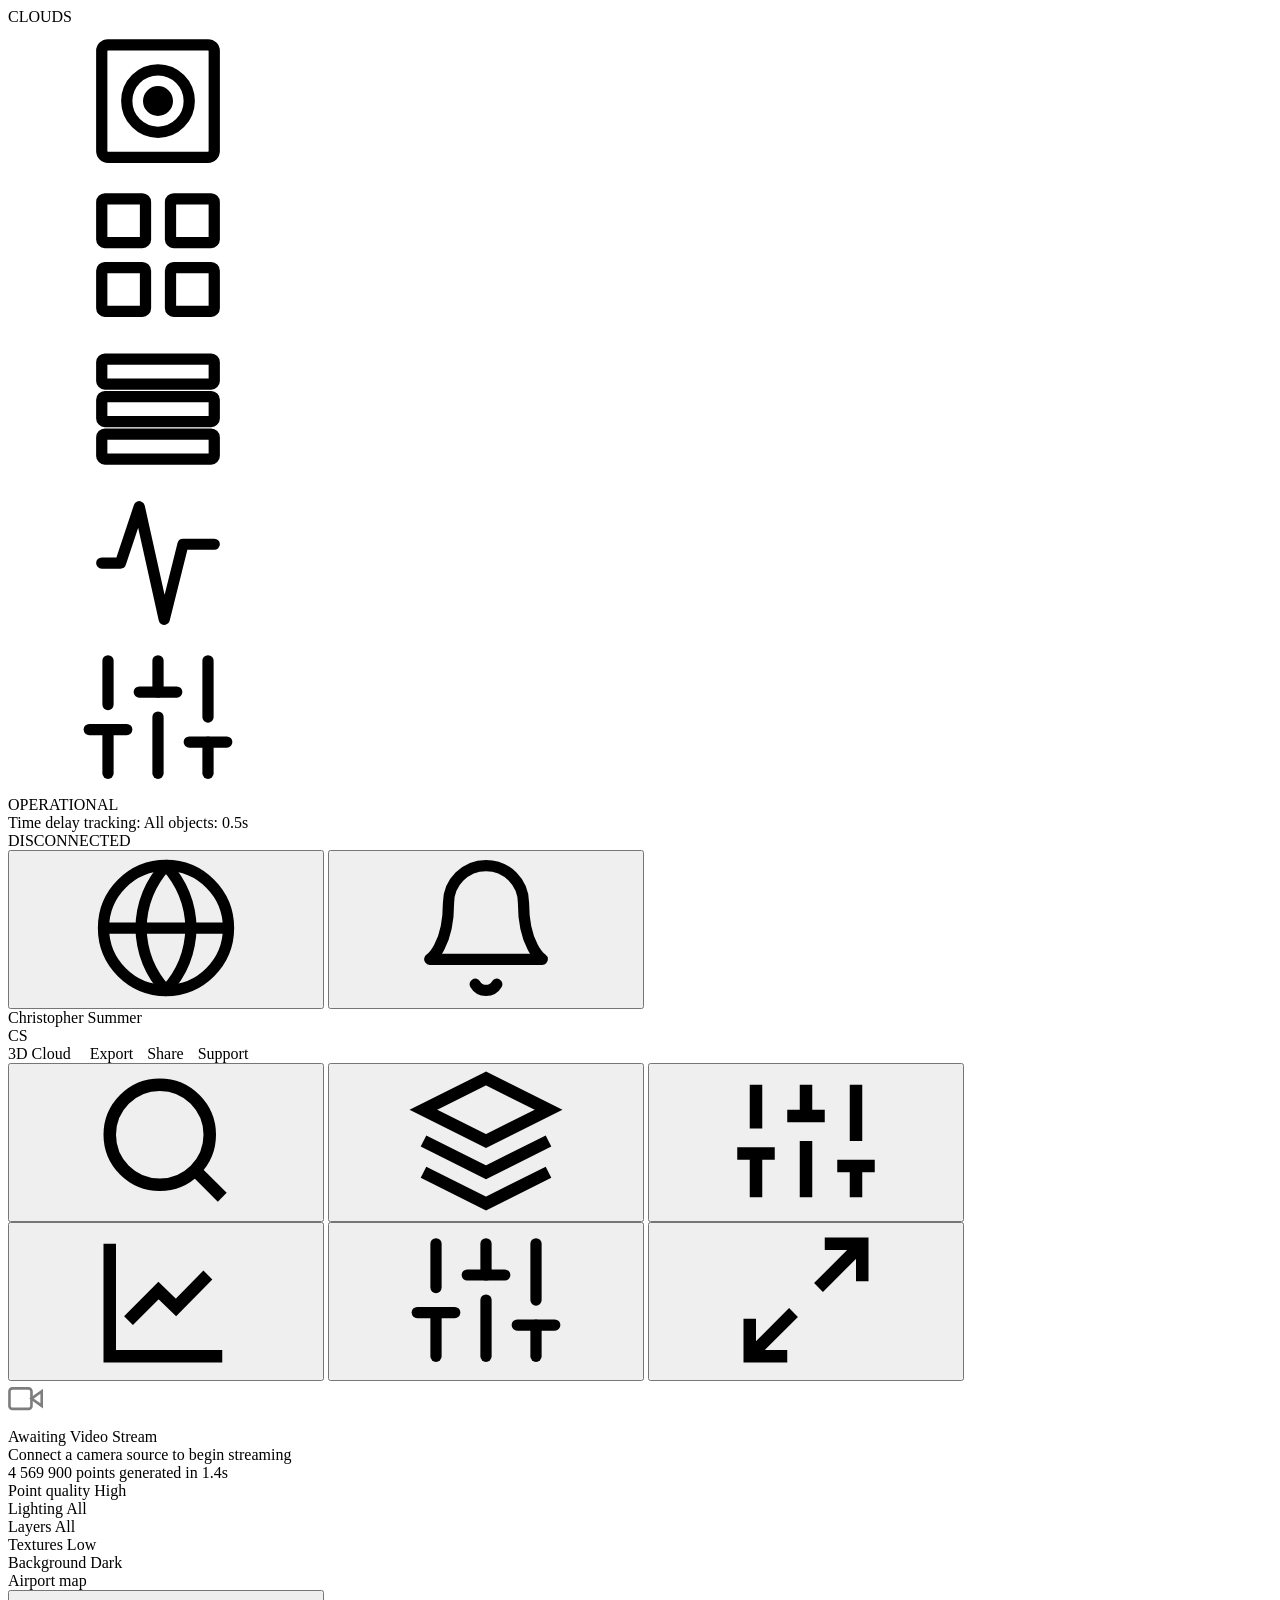
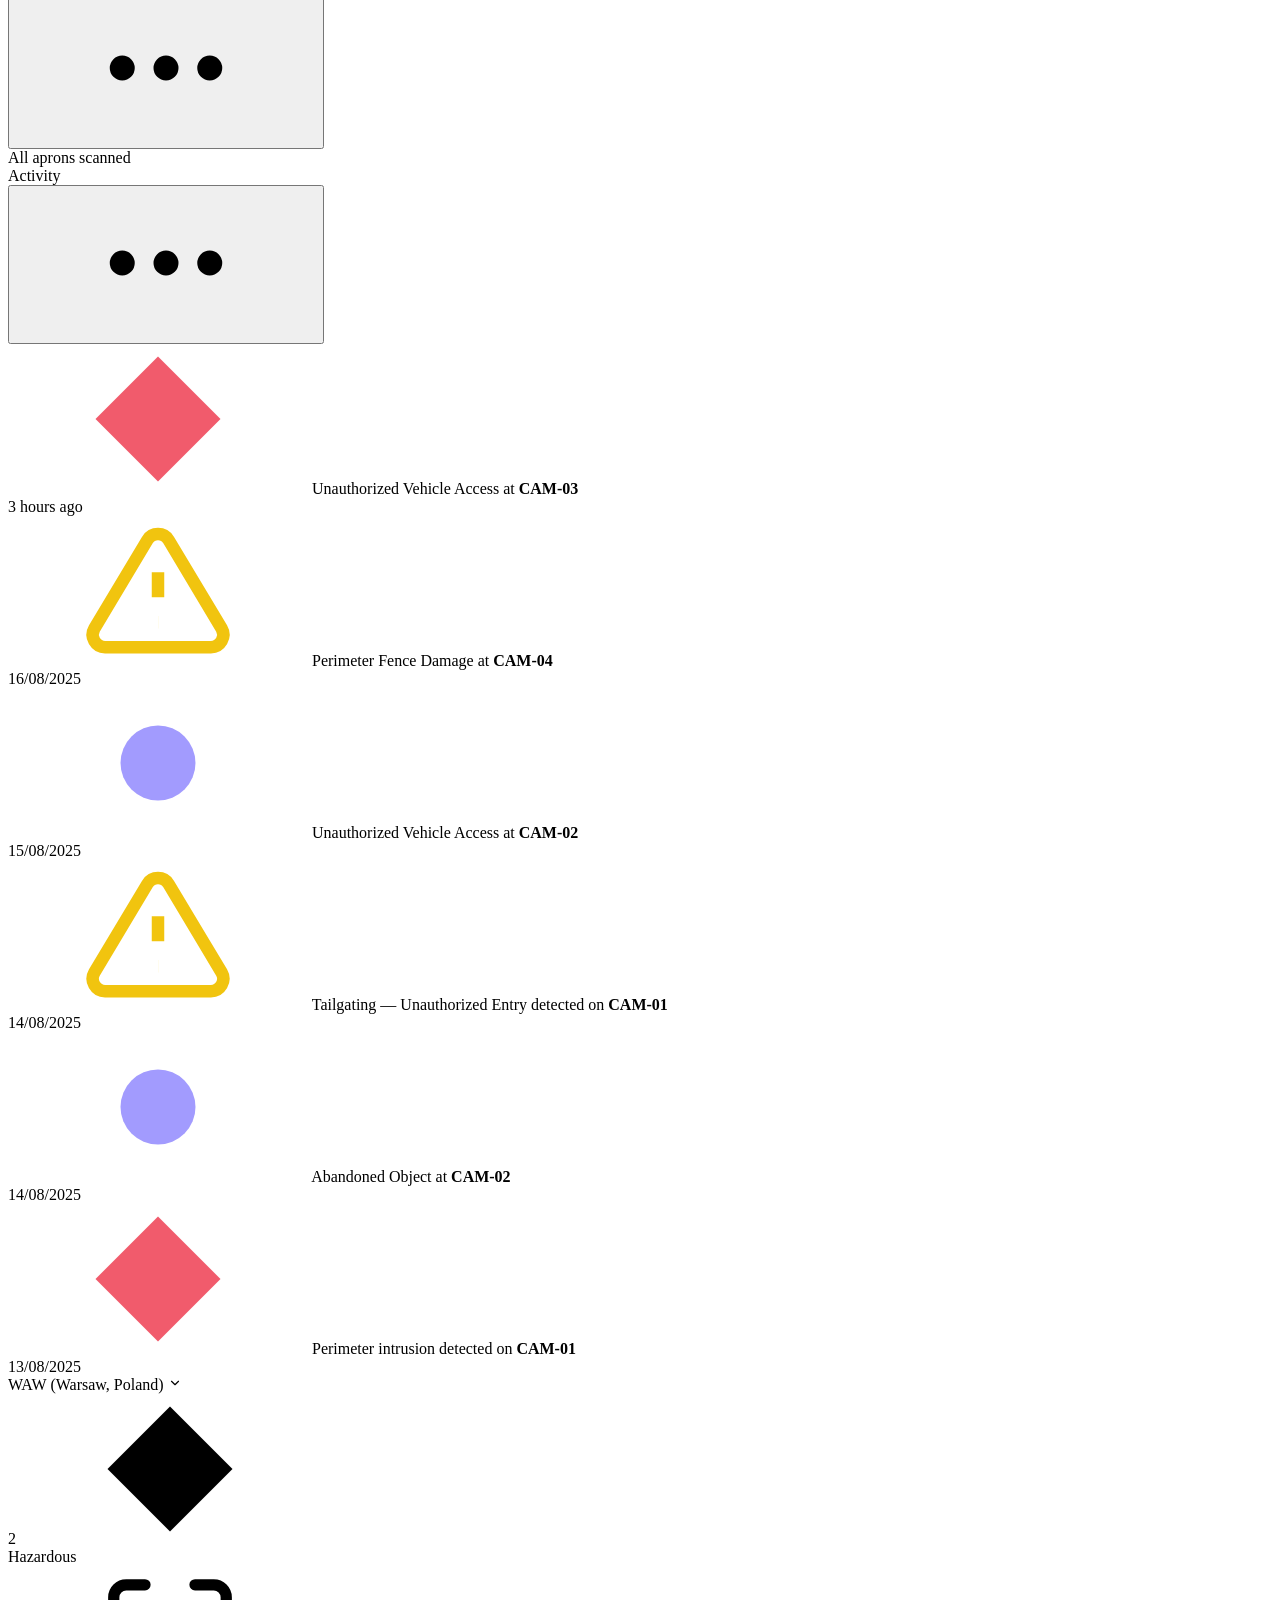
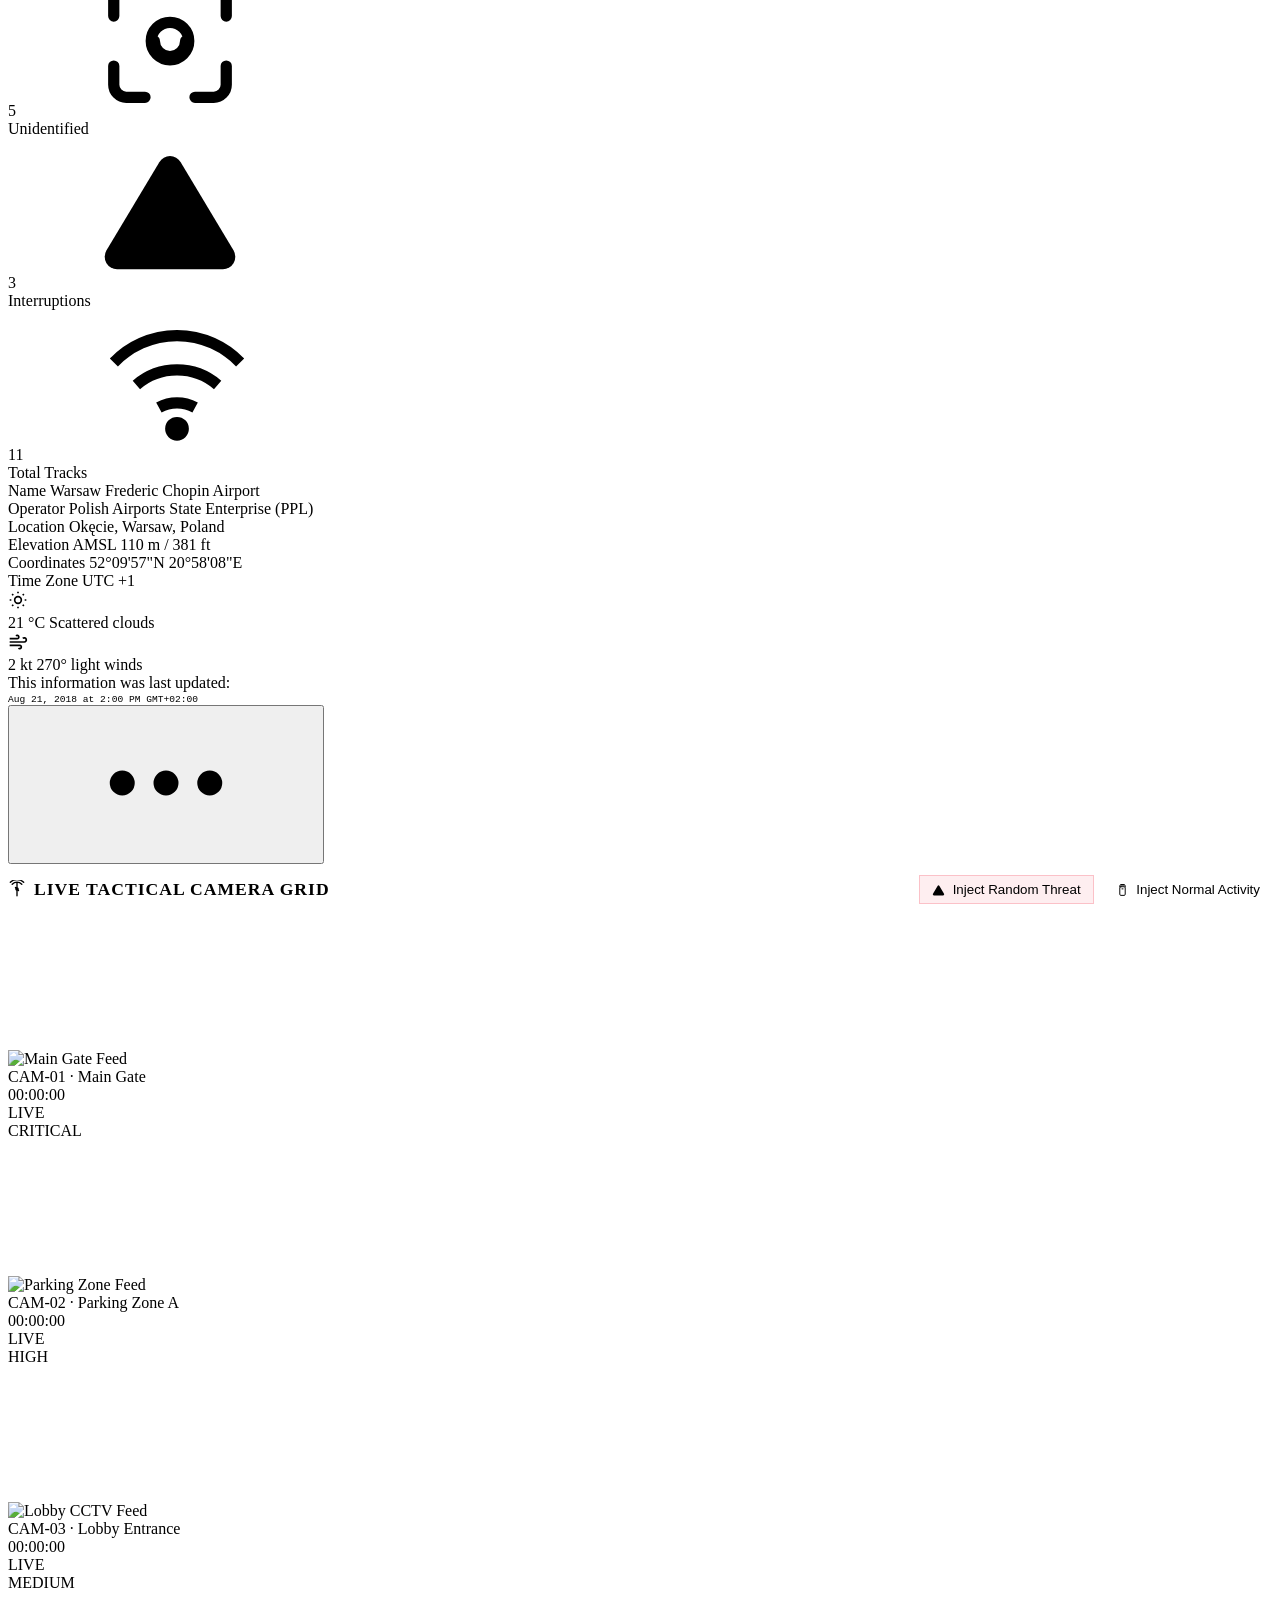
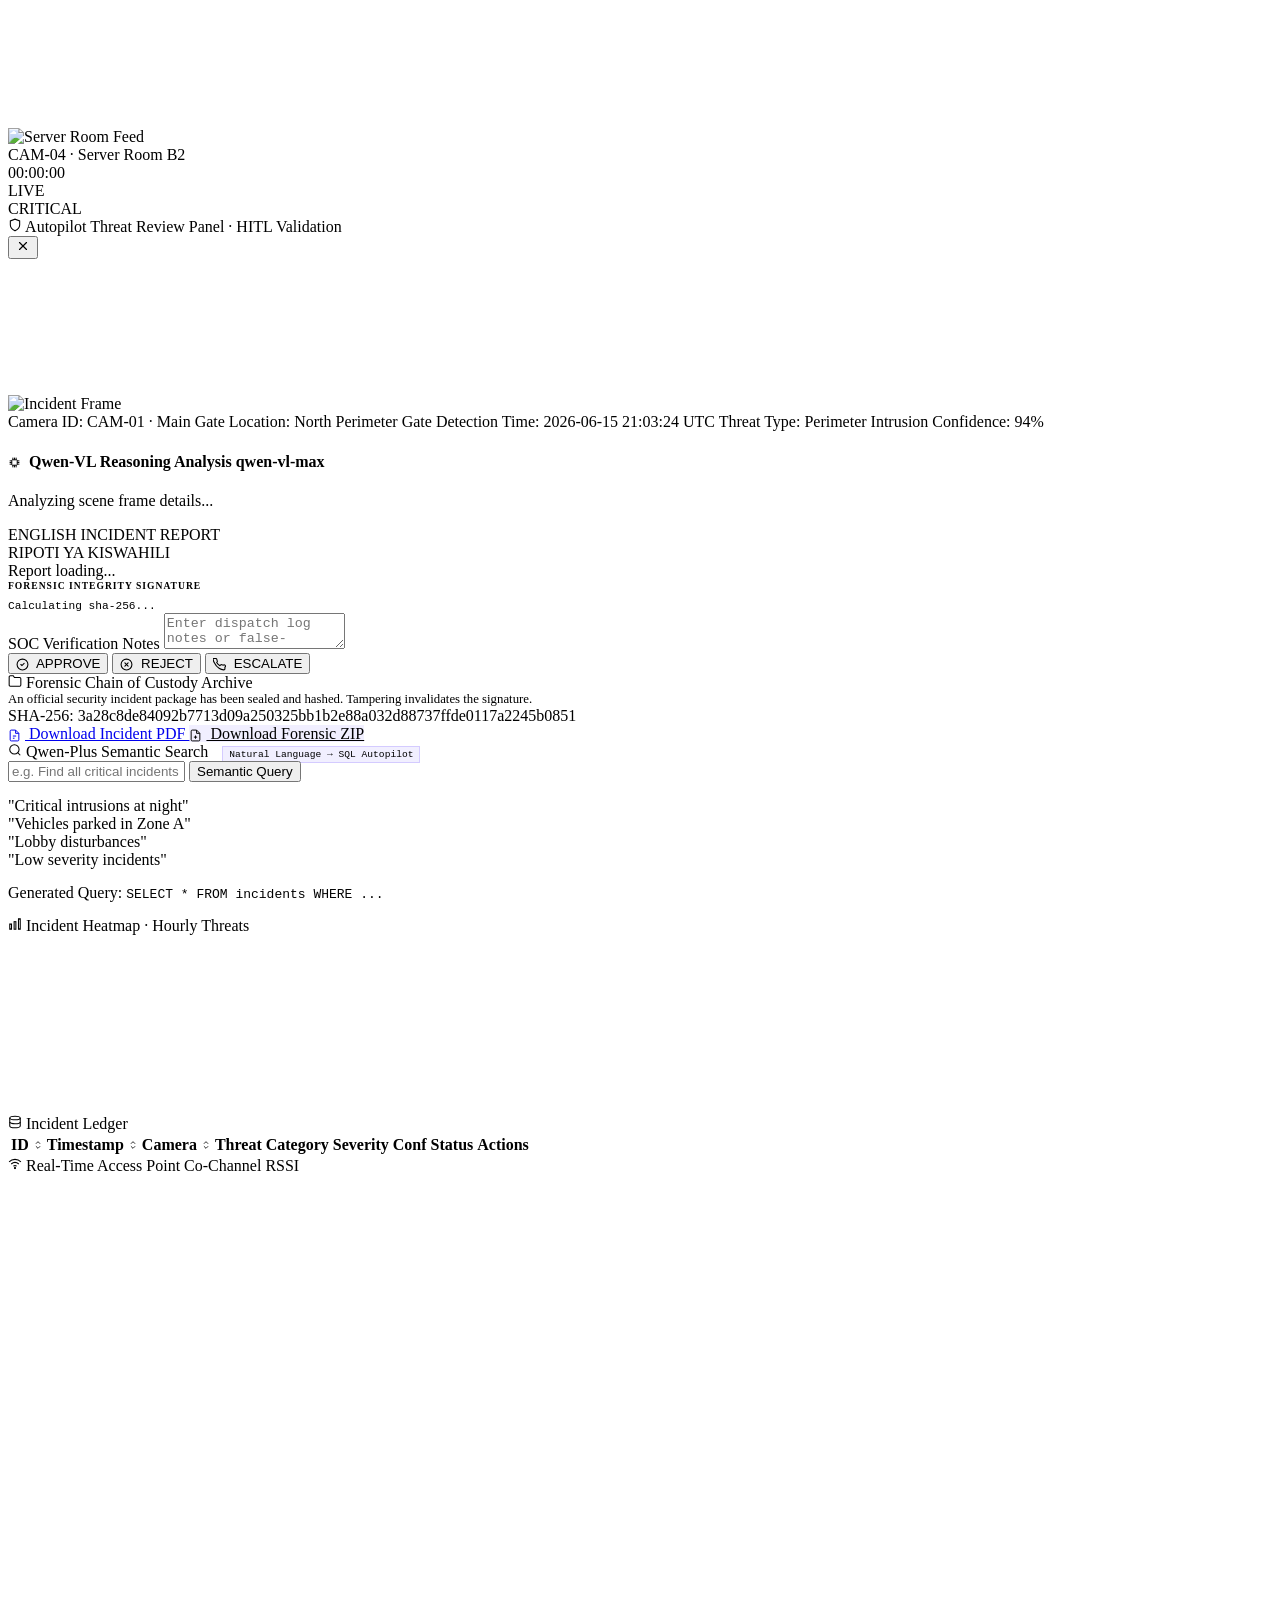
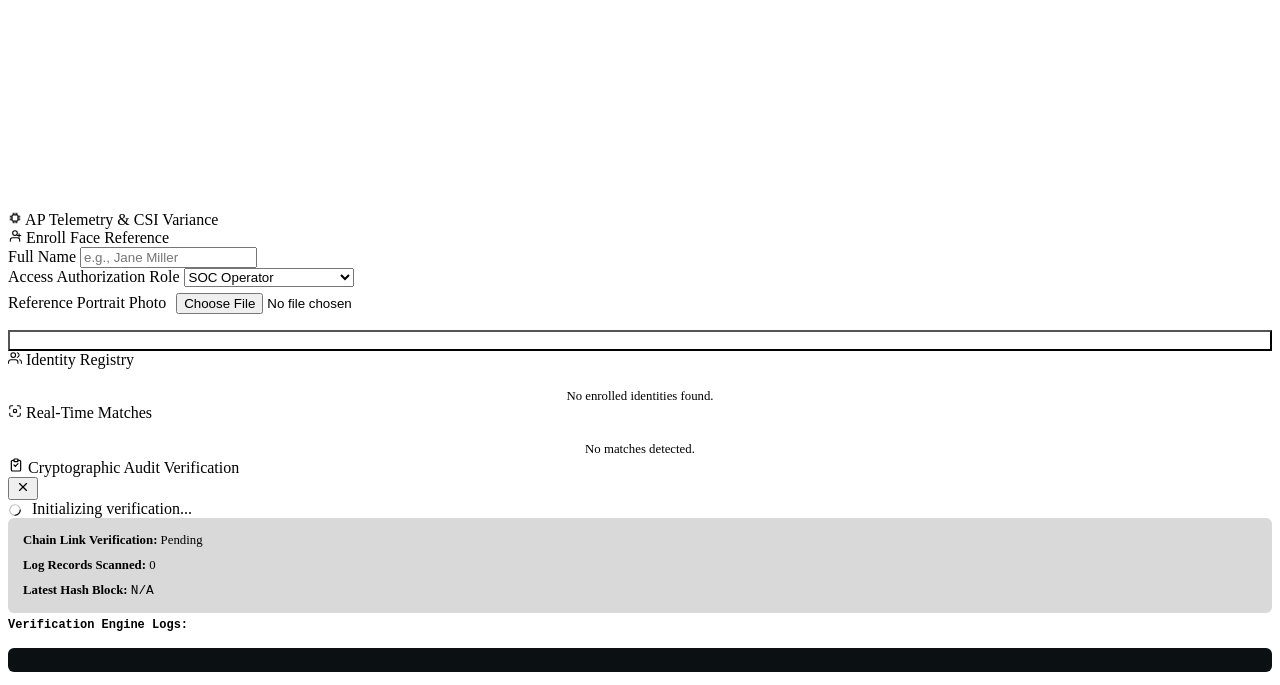
==== frontend/index.html @ aca53936 "feat: transition to OpenClaw Agentic Runtime and AgentX orchestration" ====
<!DOCTYPE html>
<html lang="en">
<head>
  <meta charset="UTF-8">
  <meta name="viewport" content="width=device-width, initial-scale=1.0">
  <title>NEXUS CCTV — SOC Autopilot Operations</title>
  <meta name="description" content="NEXUS CCTV - Autonomous AI-powered Security Operations Center (SOC) dashboard. Features real-time visual threat analysis, Qwen-VL analysis, multi-camera BEV homography trajectories, cryptographically hash-chained audit logs, and RF/Wi-Fi spatial intelligence device-free human mapping.">
  <!-- Leaflet.js CSS for airport map -->
  <link rel="stylesheet" href="https://unpkg.com/leaflet@1.9.4/dist/leaflet.css">
  <!-- Chart.js for threat activity heatmap and RF sensing -->
  <script src="https://cdn.jsdelivr.net/npm/chart.js"></script>
  <!-- Leaflet.js for interactive airport map -->
  <script src="https://unpkg.com/leaflet@1.9.4/dist/leaflet.js"></script>
  <!-- Design System CSS -->
  <link rel="stylesheet" href="/static/style.css">

  <!-- Inline SVG icon definitions (reusable symbols, no CDN needed) -->
  <svg style="display:none" xmlns="http://www.w3.org/2000/svg">
    <defs>
      <!-- Camera -->
      <symbol id="ico-camera" viewBox="0 0 24 24" fill="none" stroke="currentColor" stroke-width="1.8">
        <rect x="3" y="3" width="18" height="18" rx="1"/>
        <circle cx="12" cy="12" r="5"/>
        <circle cx="12" cy="12" r="1.5" fill="currentColor"/>
      </symbol>
      <!-- Grid / Dashboard -->
      <symbol id="ico-grid" viewBox="0 0 24 24" fill="none" stroke="currentColor" stroke-width="1.8">
        <rect x="3" y="3" width="7" height="7" rx="0.5"/>
        <rect x="14" y="3" width="7" height="7" rx="0.5"/>
        <rect x="3" y="14" width="7" height="7" rx="0.5"/>
        <rect x="14" y="14" width="7" height="7" rx="0.5"/>
      </symbol>
      <!-- Ledger / List -->
      <symbol id="ico-ledger" viewBox="0 0 24 24" fill="none" stroke="currentColor" stroke-width="1.8">
        <rect x="3" y="4" width="18" height="4" rx="0.5"/>
        <rect x="3" y="10" width="18" height="4" rx="0.5"/>
        <rect x="3" y="16" width="18" height="4" rx="0.5"/>
      </symbol>
      <!-- RF / Waveform -->
      <symbol id="ico-rf" viewBox="0 0 24 24" fill="none" stroke="currentColor" stroke-width="1.8" stroke-linecap="round" stroke-linejoin="round">
        <path d="M3 12h3l3-9 4 18 3-12h5"/>
      </symbol>
      <!-- Biometrics / Sliders -->
      <symbol id="ico-bio" viewBox="0 0 24 24" fill="none" stroke="currentColor" stroke-width="1.8" stroke-linecap="round" stroke-linejoin="round">
        <line x1="4" y1="21" x2="4" y2="14"/><line x1="4" y1="10" x2="4" y2="3"/>
        <line x1="12" y1="21" x2="12" y2="12"/><line x1="12" y1="8" x2="12" y2="3"/>
        <line x1="20" y1="21" x2="20" y2="16"/><line x1="20" y1="12" x2="20" y2="3"/>
        <line x1="1" y1="14" x2="7" y2="14"/><line x1="9" y1="8" x2="15" y2="8"/><line x1="17" y1="16" x2="23" y2="16"/>
      </symbol>
      <!-- Globe -->
      <symbol id="ico-globe" viewBox="0 0 24 24" fill="none" stroke="currentColor" stroke-width="1.8" stroke-linecap="round" stroke-linejoin="round">
        <circle cx="12" cy="12" r="10"/>
        <path d="M2 12h20M12 2a15.3 15.3 0 0 1 4 10 15.3 15.3 0 0 1-4 10 15.3 15.3 0 0 1-4-10 15.3 15.3 0 0 1 4-10z"/>
      </symbol>
      <!-- Bell -->
      <symbol id="ico-bell" viewBox="0 0 24 24" fill="none" stroke="currentColor" stroke-width="1.8" stroke-linecap="round" stroke-linejoin="round">
        <path d="M18 8A6 6 0 0 0 6 8c0 7-3 9-3 9h18s-3-2-3-9"/>
        <path d="M13.73 21a2 2 0 0 1-3.46 0"/>
      </symbol>
      <!-- Chevron down -->
      <symbol id="ico-chevron-down" viewBox="0 0 24 24" fill="none" stroke="currentColor" stroke-width="2" stroke-linecap="round" stroke-linejoin="round">
        <polyline points="6 9 12 15 18 9"/>
      </symbol>
      <!-- Three dots / more -->
      <symbol id="ico-more" viewBox="0 0 24 24" fill="none" stroke="currentColor" stroke-width="2">
        <circle cx="12" cy="12" r="1"/><circle cx="19" cy="12" r="1"/><circle cx="5" cy="12" r="1"/>
      </symbol>
      <!-- X close -->
      <symbol id="ico-x" viewBox="0 0 24 24" fill="none" stroke="currentColor" stroke-width="2" stroke-linecap="round">
        <line x1="18" y1="6" x2="6" y2="18"/><line x1="6" y1="6" x2="18" y2="18"/>
      </symbol>
      <!-- Search -->
      <symbol id="ico-search" viewBox="0 0 24 24" fill="none" stroke="currentColor" stroke-width="2">
        <circle cx="11" cy="11" r="8"/><path d="M21 21l-4.35-4.35"/>
      </symbol>
      <!-- Layers / 3D -->
      <symbol id="ico-layers" viewBox="0 0 24 24" fill="none" stroke="currentColor" stroke-width="2">
        <path d="M12 2L2 7l10 5 10-5-10-5zM2 17l10 5 10-5M2 12l10 5 10-5"/>
      </symbol>
      <!-- Analytics / Chart -->
      <symbol id="ico-chart" viewBox="0 0 24 24" fill="none" stroke="currentColor" stroke-width="2">
        <path d="M3 3v18h18M18.7 8l-5.1 5.2-2.8-2.7-4.8 4.8"/>
      </symbol>
      <!-- Sliders -->
      <symbol id="ico-sliders" viewBox="0 0 24 24" fill="none" stroke="currentColor" stroke-width="2">
        <path d="M4 21v-7M4 10V3M12 21v-9M12 8V3M20 21v-5M20 12V3M1 14h6M9 8h6M17 16h6"/>
      </symbol>
      <!-- Expand / Maximize -->
      <symbol id="ico-expand" viewBox="0 0 24 24" fill="none" stroke="currentColor" stroke-width="2">
        <path d="M15 3h6v6M9 21H3v-6M21 3l-7 7M3 21l7-7"/>
      </symbol>
      <!-- Diamond (hazardous) -->
      <symbol id="ico-diamond" viewBox="0 0 24 24" fill="currentColor">
        <path d="M12 2L2 12l10 10 10-10L12 2z"/>
      </symbol>
      <!-- Warning triangle (interruption) -->
      <symbol id="ico-warning" viewBox="0 0 24 24" fill="none" stroke="currentColor" stroke-width="2">
        <path d="M10.29 3.86L1.82 18a2 2 0 001.71 3h16.94a2 2 0 001.71-3L13.71 3.86a2 2 0 00-3.42 0z"/>
        <line x1="12" y1="9" x2="12" y2="13"/><line x1="12" y1="17" x2="12.01" y2="17"/>
      </symbol>
      <!-- Circle (info) -->
      <symbol id="ico-circle" viewBox="0 0 24 24" fill="currentColor">
        <circle cx="12" cy="12" r="6"/>
      </symbol>
      <!-- Check circle (approve) -->
      <symbol id="ico-check" viewBox="0 0 24 24" fill="none" stroke="currentColor" stroke-width="2" stroke-linecap="round">
        <circle cx="12" cy="12" r="10"/><path d="M9 12l2 2 4-4"/>
      </symbol>
      <!-- X circle (reject) -->
      <symbol id="ico-xcircle" viewBox="0 0 24 24" fill="none" stroke="currentColor" stroke-width="2" stroke-linecap="round">
        <circle cx="12" cy="12" r="10"/><line x1="15" y1="9" x2="9" y2="15"/><line x1="9" y1="9" x2="15" y2="15"/>
      </symbol>
      <!-- Phone / Escalate -->
      <symbol id="ico-phone" viewBox="0 0 24 24" fill="none" stroke="currentColor" stroke-width="2" stroke-linecap="round">
        <path d="M22 16.92v3a2 2 0 01-2.18 2 19.79 19.79 0 01-8.63-3.07A19.5 19.5 0 013.07 9.81a19.79 19.79 0 01-3.07-8.68A2 2 0 012.18 1h3a2 2 0 012 1.72c.127.96.361 1.903.7 2.81a2 2 0 01-.45 2.11L6.91 8.15a16 16 0 006 6l1.27-1.27a2 2 0 012.11-.45c.907.339 1.85.573 2.81.7A2 2 0 0122 16.92z"/>
      </symbol>
      <!-- Shield / HITL -->
      <symbol id="ico-shield" viewBox="0 0 24 24" fill="none" stroke="currentColor" stroke-width="1.8" stroke-linecap="round">
        <path d="M12 22s8-4 8-10V5l-8-3-8 3v7c0 6 8 10 8 10z"/>
      </symbol>
      <!-- Chip / AI -->
      <symbol id="ico-chip" viewBox="0 0 24 24" fill="none" stroke="currentColor" stroke-width="1.8">
        <rect x="7" y="7" width="10" height="10" rx="1"/>
        <path d="M9 7V3M12 7V3M15 7V3M9 21v-4M12 21v-4M15 21v-4M3 9h4M3 12h4M3 15h4M17 9h4M17 12h4M17 15h4"/>
      </symbol>
      <!-- Folder -->
      <symbol id="ico-folder" viewBox="0 0 24 24" fill="none" stroke="currentColor" stroke-width="1.8">
        <path d="M22 19a2 2 0 01-2 2H4a2 2 0 01-2-2V5a2 2 0 012-2h5l2 3h9a2 2 0 012 2z"/>
      </symbol>
      <!-- Magnify -->
      <symbol id="ico-magnify" viewBox="0 0 24 24" fill="none" stroke="currentColor" stroke-width="1.8">
        <circle cx="11" cy="11" r="8"/><path d="M21 21l-4.35-4.35"/>
      </symbol>
      <!-- Bar chart -->
      <symbol id="ico-bar" viewBox="0 0 24 24" fill="none" stroke="currentColor" stroke-width="1.8">
        <rect x="18" y="3" width="3" height="18"/><rect x="10.5" y="8" width="3" height="13"/><rect x="3" y="12" width="3" height="9"/>
      </symbol>
      <!-- Database -->
      <symbol id="ico-db" viewBox="0 0 24 24" fill="none" stroke="currentColor" stroke-width="1.8">
        <ellipse cx="12" cy="5" rx="9" ry="3"/><path d="M21 12c0 1.66-4 3-9 3s-9-1.34-9-3"/><path d="M3 5v14c0 1.66 4 3 9 3s9-1.34 9-3V5"/>
      </symbol>
      <!-- Signal / RF -->
      <symbol id="ico-signal" viewBox="0 0 24 24" fill="none" stroke="currentColor" stroke-width="1.8">
        <path d="M1.9 8.4a14 14 0 0120.2 0M5.5 12a10 10 0 0113 0M9.1 15.6a6 6 0 015.8 0"/>
        <circle cx="12" cy="19" r="1" fill="currentColor"/>
      </symbol>
      <!-- User plus -->
      <symbol id="ico-user-plus" viewBox="0 0 24 24" fill="none" stroke="currentColor" stroke-width="1.8" stroke-linecap="round">
        <path d="M20 21v-2a4 4 0 00-4-4H8a4 4 0 00-4 4v2"/><circle cx="12" cy="7" r="4"/>
        <line x1="19" y1="8" x2="19" y2="14"/><line x1="22" y1="11" x2="16" y2="11"/>
      </symbol>
      <!-- Users -->
      <symbol id="ico-users" viewBox="0 0 24 24" fill="none" stroke="currentColor" stroke-width="1.8" stroke-linecap="round">
        <path d="M17 21v-2a4 4 0 00-4-4H5a4 4 0 00-4 4v2"/><circle cx="9" cy="7" r="4"/>
        <path d="M23 21v-2a4 4 0 00-3-3.87M16 3.13a4 4 0 010 7.75"/>
      </symbol>
      <!-- Face scan -->
      <symbol id="ico-face" viewBox="0 0 24 24" fill="none" stroke="currentColor" stroke-width="1.8" stroke-linecap="round">
        <path d="M3 8V5a2 2 0 012-2h3M16 3h3a2 2 0 012 2v3M21 16v3a2 2 0 01-2 2h-3M8 21H5a2 2 0 01-2-2v-3"/>
        <circle cx="12" cy="12" r="3"/><path d="M9.5 12a2.5 2.5 0 005 0"/>
      </symbol>
      <!-- Fingerprint -->
      <symbol id="ico-fingerprint" viewBox="0 0 24 24" fill="none" stroke="currentColor" stroke-width="1.8" stroke-linecap="round">
        <path d="M2 12C2 6.5 6.5 2 12 2a10 10 0 0110 10c0 1.4-.3 2.8-.8 4"/>
        <path d="M5 12a7 7 0 0114 0c0 2-.5 3.8-1.4 5.4"/>
        <path d="M8 12a4 4 0 018 0c0 1.2-.3 2.4-.8 3.4"/>
        <path d="M12 12v.01"/>
      </symbol>
      <!-- Clipboard check -->
      <symbol id="ico-clipcheck" viewBox="0 0 24 24" fill="none" stroke="currentColor" stroke-width="1.8" stroke-linecap="round">
        <path d="M9 5H7a2 2 0 00-2 2v12a2 2 0 002 2h10a2 2 0 002-2V7a2 2 0 00-2-2h-2"/>
        <rect x="9" y="3" width="6" height="4" rx="1"/><path d="M9 12l2 2 4-4"/>
      </symbol>
      <!-- Spin circle (loading) -->
      <symbol id="ico-spin" viewBox="0 0 24 24" fill="none" stroke="currentColor" stroke-width="2">
        <path d="M21 12a9 9 0 11-18 0 9 9 0 0118 0z" opacity="0.25"/>
        <path d="M21 12a9 9 0 01-9 9" stroke-linecap="round"/>
      </symbol>
      <!-- File PDF -->
      <symbol id="ico-pdf" viewBox="0 0 24 24" fill="none" stroke="currentColor" stroke-width="1.8">
        <path d="M14 2H6a2 2 0 00-2 2v16a2 2 0 002 2h12a2 2 0 002-2V8z"/>
        <polyline points="14 2 14 8 20 8"/>
        <line x1="9" y1="13" x2="15" y2="13"/><line x1="9" y1="17" x2="12" y2="17"/>
      </symbol>
      <!-- File zip -->
      <symbol id="ico-zip" viewBox="0 0 24 24" fill="none" stroke="currentColor" stroke-width="1.8">
        <path d="M14 2H6a2 2 0 00-2 2v16a2 2 0 002 2h12a2 2 0 002-2V8z"/>
        <polyline points="14 2 14 8 20 8"/>
        <line x1="12" y1="12" x2="12" y2="18"/><line x1="9" y1="15" x2="15" y2="15"/>
      </symbol>
      <!-- Sort arrows -->
      <symbol id="ico-sort" viewBox="0 0 24 24" fill="none" stroke="currentColor" stroke-width="2">
        <path d="M7 15l5 5 5-5M7 9l5-5 5 5"/>
      </symbol>
      <!-- Tower broadcast -->
      <symbol id="ico-tower" viewBox="0 0 24 24" fill="none" stroke="currentColor" stroke-width="1.8" stroke-linecap="round">
        <path d="M12 12l-2-2M12 12l2 2M12 12V3M5.6 5.6A9 9 0 0118.4 5.6M3.1 3.1A13 13 0 0120.9 3.1"/>
        <line x1="12" y1="12" x2="12" y2="21"/>
        <circle cx="12" cy="12" r="1.5" fill="currentColor"/>
      </symbol>
      <!-- Danger triangle filled -->
      <symbol id="ico-danger" viewBox="0 0 24 24" fill="currentColor">
        <path d="M10.29 3.86L1.82 18a2 2 0 001.71 3h16.94a2 2 0 001.71-3L13.71 3.86a2 2 0 00-3.42 0z"/>
      </symbol>
      <!-- Walkie talkie -->
      <symbol id="ico-walkie" viewBox="0 0 24 24" fill="none" stroke="currentColor" stroke-width="1.8" stroke-linecap="round">
        <rect x="7" y="5" width="10" height="16" rx="2"/>
        <path d="M9 1h6M11 9h2M7 5V3a1 1 0 011-1h8a1 1 0 011 1v2"/>
      </symbol>
    </defs>
  </svg>
</head>
<body>

  <!-- ── LEFT NAVIGATION SIDEBAR ───────────────────────────────────── -->
  <aside id="sidebar-nav">
    <div class="sidebar-logo">CLOUDS</div>
    
    <nav class="nav-menu">
      <div class="nav-item" id="nav-btn-camera" data-tooltip="Tactical Camera Grid">
        <svg class="sidebar-icon"><use href="#ico-camera"/></svg>
        <span id="nav-pending-count" class="nav-badge" style="display:none;">0</span>
      </div>
      <div class="nav-item active" id="nav-btn-dashboard" data-tooltip="3D Cloud Dashboard">
        <svg class="sidebar-icon"><use href="#ico-grid"/></svg>
      </div>
      <div class="nav-item" id="nav-btn-ledger" data-tooltip="Incident Ledger &amp; Search">
        <svg class="sidebar-icon"><use href="#ico-ledger"/></svg>
      </div>
      <div class="nav-item" id="nav-btn-rf" data-tooltip="RF Spatial Sensing">
        <svg class="sidebar-icon"><use href="#ico-rf"/></svg>
      </div>
    </nav>

    <div class="nav-bottom">
      <div class="nav-item" id="nav-btn-biometrics" data-tooltip="Biometrics Registry">
        <svg class="sidebar-icon"><use href="#ico-bio"/></svg>
      </div>
    </div>
  </aside>

  <!-- ── TOP HEADER ────────────────────────────────────────────────── -->
  <header id="top-header">
    <div class="header-left">
      <div class="status-badge">
        <span class="status-dot"></span>
        <span>OPERATIONAL</span>
      </div>
      <div class="ticker-text">Time delay tracking: All objects: 0.5s</div>
      
      <!-- WebSocket / Connected Status -->
      <div id="ws-status" class="ws-status-badge">
        <span id="ws-dot" class="ws-dot disconnected"></span>
        <span id="ws-text">DISCONNECTED</span>
      </div>
    </div>

    <div class="header-right">
      <!-- Verify Audit Trigger (Globe SVG) -->
      <button class="header-icon-btn" id="btn-verify-audit" title="Verify Audit Logs">
        <svg class="hdr-ico"><use href="#ico-globe"/></svg>
      </button>

      <!-- Notifications Bell SVG -->
      <button class="header-icon-btn" title="Notifications">
        <svg class="hdr-ico"><use href="#ico-bell"/></svg>
        <span class="icon-badge"></span>
      </button>

      <!-- User Profile -->
      <div class="user-profile">
        <span class="user-name">Christopher Summer</span>
        <div class="user-avatar-fallback">CS</div>
      </div>
    </div>
  </header>

  <!-- ── MAIN CONTENT CONTAINER ────────────────────────────────────── -->
  <main id="main-container">

    <!-- ── SECTION 1: 3D CLOUD DASHBOARD ─────────────────────────── -->
    <section class="view-section active" id="view-dashboard">
      <div class="dashboard-grid">
        
        <!-- Left Column -->
        <div class="dashboard-left">
          
          <!-- Main CCTV / Point Cloud Card -->
          <div class="panel-card cloud-panel">
            <div class="card-header">
              <div class="card-title">
                3D Cloud
                <span class="card-action-link" style="margin-left: 15px;">Export</span>
                <span class="card-action-link" style="margin-left: 10px;">Share</span>
                <span class="card-action-link" style="margin-left: 10px;">Support</span>
              </div>
              <div class="card-actions">
                <div class="header-glass-toolbar">
                  <button class="card-action-icon" title="Search">
                    <svg class="toolbar-ico"><use href="#ico-search"/></svg>
                  </button>
                  <button class="card-action-icon" title="3D View">
                    <svg class="toolbar-ico"><use href="#ico-layers"/></svg>
                  </button>
                  <button class="card-action-icon" id="btn-cloud-layers" title="Layers">
                    <svg class="toolbar-ico"><use href="#ico-sliders"/></svg>
                  </button>
                  <button class="card-action-icon" title="Analytics">
                    <svg class="toolbar-ico"><use href="#ico-chart"/></svg>
                  </button>
                  <button class="card-action-icon" title="Filters">
                    <svg class="toolbar-ico"><use href="#ico-bio"/></svg>
                  </button>
                  <button class="card-action-icon" title="Maximize">
                    <svg class="toolbar-ico"><use href="#ico-expand"/></svg>
                  </button>
                </div>
              </div>
            </div>
            <div class="card-body" style="padding: 0;">
              <div class="cctv-feed-container">
                <!-- Video element ready for live stream -->
                <video id="main-cctv-video" style="display:none; width:100%; height:100%; object-fit:cover; position:absolute; inset:0;" playsinline muted></video>

                <!-- Placeholder shown until a stream connects -->
                <div class="cctv-placeholder" id="cctv-placeholder">
                  <div class="cctv-corner cctv-tl"></div>
                  <div class="cctv-corner cctv-tr"></div>
                  <div class="cctv-corner cctv-bl"></div>
                  <div class="cctv-corner cctv-br"></div>
                  <div class="cctv-scan-line"></div>
                  <div class="cctv-placeholder-inner">
                    <svg viewBox="0 0 24 24" fill="none" stroke="currentColor" stroke-width="1.8" style="width: 2.2rem; height: 2.2rem; margin-bottom: 8px; opacity: 0.5;">
                      <path d="M23 7l-7 5 7 5V7z"/>
                      <rect x="1" y="5" width="15" height="14" rx="2" ry="2"/>
                    </svg>
                    <div class="cctv-no-title">Awaiting Video Stream</div>
                    <div class="cctv-no-sub">Connect a camera source to begin streaming</div>
                  </div>
                  <div class="cloud-footer-label" id="cloud-point-label">4 569 900 points generated in 1.4s</div>
                </div>

                <div class="cloud-dropdown" id="cloud-layers-dropdown">
                  <div class="dropdown-item">Point quality <span class="val">High</span></div>
                  <div class="dropdown-item">Lighting <span class="val">All</span></div>
                  <div class="dropdown-item">Layers <span class="val">All</span></div>
                  <div class="dropdown-item">Textures <span class="val">Low</span></div>
                  <div class="dropdown-item">Background <span class="val">Dark</span></div>
                </div>
              </div>
            </div>
          </div>

          <!-- Bottom Row: Map + Activity -->
          <div class="dashboard-bottom-row">
            
            <!-- Airport Map Card -->
            <div class="panel-card">
              <div class="card-header">
                <div class="card-title">Airport map</div>
                <div class="card-actions">
                  <button class="card-action-icon">
                    <svg class="toolbar-ico"><use href="#ico-more"/></svg>
                  </button>
                </div>
              </div>
              <div class="card-body" style="padding: 0; position: relative;">
                <div id="leaflet-map"></div>
                <div class="map-fallback-container" id="map-offline-fallback" style="display:none; width:100%; height:100%; position:relative; background:#0b141a;">
                  <svg viewBox="0 0 400 180" style="width:100%; height:100%; display:block; opacity:0.85;">
                    <defs><pattern id="grid-pattern" width="20" height="20" patternUnits="userSpaceOnUse"><path d="M 20 0 L 0 0 0 20" fill="none" stroke="rgba(255,255,255,0.015)" stroke-width="1"/></pattern></defs>
                    <rect width="100%" height="100%" fill="url(#grid-pattern)"/>
                    <line x1="30" y1="40" x2="370" y2="40" stroke="#1d2a33" stroke-width="7" stroke-linecap="round"/>
                    <line x1="60" y1="130" x2="340" y2="130" stroke="#1d2a33" stroke-width="7" stroke-linecap="round"/>
                    <line x1="35" y1="40" x2="365" y2="40" stroke="rgba(255,255,255,0.1)" stroke-width="1" stroke-dasharray="4,4"/>
                    <line x1="65" y1="130" x2="335" y2="130" stroke="rgba(255,255,255,0.1)" stroke-width="1" stroke-dasharray="4,4"/>
                    <path d="M90 40 L130 85 L270 85 L310 40 M130 85 L150 130 M270 85 L250 130" fill="none" stroke="#152129" stroke-width="3"/>
                    <rect x="150" y="70" width="100" height="30" fill="#142129" stroke="#253946" stroke-width="1.5"/>
                    <circle cx="250" cy="70" r="4" fill="#e84055"/>
                    <circle cx="250" cy="70" r="14" fill="none" stroke="#e84055" stroke-width="1.5"><animate attributeName="r" values="4;22;4" dur="2s" repeatCount="indefinite"/><animate attributeName="opacity" values="0.9;0;0.9" dur="2s" repeatCount="indefinite"/></circle>
                    <g transform="translate(180, 48)"><rect width="118" height="15" fill="rgba(232, 64, 85, 0.9)" rx="2"/><text x="59" y="10" fill="#ffffff" font-family="Space Mono, monospace" font-size="8" font-weight="bold" text-anchor="middle">Proximity alert @ EPWA C1</text></g>
                    <circle cx="100" cy="50" r="3" fill="#2ed573"/><circle cx="295" cy="115" r="3" fill="#2ed573"/><circle cx="85" cy="105" r="3" fill="#f1c40f"/><circle cx="210" cy="120" r="3" fill="#2ed573"/>
                  </svg>
                </div>
                <div class="map-status-label">All aprons scanned</div>
              </div>
            </div>

            <!-- Activity Feed -->
            <div class="panel-card">
              <div class="card-header">
                <div class="card-title">Activity</div>
                <div class="card-actions">
                  <button class="card-action-icon">
                    <svg class="toolbar-ico"><use href="#ico-more"/></svg>
                  </button>
                </div>
              </div>
              <div class="card-body" style="padding: 0;">
                <div class="activity-list" id="dashboard-activity-list">
                  <!-- Fallback static items — replaced dynamically by app.js -->
                  <div class="activity-item">
                    <div class="activity-item-left">
                      <span class="activity-icon-wrap hazardous">
                        <svg class="act-ico" style="color:#f15b6c;"><use href="#ico-diamond"/></svg>
                      </span>
                      <span class="activity-text">Unauthorized Vehicle Access at <strong>CAM-03</strong></span>
                    </div>
                    <span class="activity-time">3 hours ago</span>
                  </div>
                  <div class="activity-item">
                    <div class="activity-item-left">
                      <span class="activity-icon-wrap interruption">
                        <svg class="act-ico" style="color:#f1c40f;"><use href="#ico-warning"/></svg>
                      </span>
                      <span class="activity-text">Perimeter Fence Damage at <strong>CAM-04</strong></span>
                    </div>
                    <span class="activity-time">16/08/2025</span>
                  </div>
                  <div class="activity-item">
                    <div class="activity-item-left">
                      <span class="activity-icon-wrap info">
                        <svg class="act-ico" style="color:#a29bfe;"><use href="#ico-circle"/></svg>
                      </span>
                      <span class="activity-text">Unauthorized Vehicle Access at <strong>CAM-02</strong></span>
                    </div>
                    <span class="activity-time">15/08/2025</span>
                  </div>
                  <div class="activity-item">
                    <div class="activity-item-left">
                      <span class="activity-icon-wrap interruption">
                        <svg class="act-ico" style="color:#f1c40f;"><use href="#ico-warning"/></svg>
                      </span>
                      <span class="activity-text">Tailgating — Unauthorized Entry detected on <strong>CAM-01</strong></span>
                    </div>
                    <span class="activity-time">14/08/2025</span>
                  </div>
                  <div class="activity-item">
                    <div class="activity-item-left">
                      <span class="activity-icon-wrap info">
                        <svg class="act-ico" style="color:#a29bfe;"><use href="#ico-circle"/></svg>
                      </span>
                      <span class="activity-text">Abandoned Object at <strong>CAM-02</strong></span>
                    </div>
                    <span class="activity-time">14/08/2025</span>
                  </div>
                  <div class="activity-item">
                    <div class="activity-item-left">
                      <span class="activity-icon-wrap hazardous">
                        <svg class="act-ico" style="color:#f15b6c;"><use href="#ico-diamond"/></svg>
                      </span>
                      <span class="activity-text">Perimeter intrusion detected on <strong>CAM-01</strong></span>
                    </div>
                    <span class="activity-time">13/08/2025</span>
                  </div>
                </div>
              </div>
            </div>

          </div>
        </div>

        <!-- Right Column: Metadata & Weather -->
        <div class="dashboard-right">
          <!-- Dropdown Selector -->
          <div class="dropdown-selector">
            <span>WAW (Warsaw, Poland)</span>
            <svg style="width:14px;height:14px;flex-shrink:0;"><use href="#ico-chevron-down"/></svg>
          </div>

          <!-- Stats 2×2 Grid -->
          <div class="stats-grid-2x2">
            <div class="stat-card-mini hazardous">
              <div class="stat-card-top">
                <span class="stat-value-mini" id="stat-hazardous">2</span>
                <svg class="stat-icon-svg"><use href="#ico-diamond"/></svg>
              </div>
              <span class="stat-label-mini">Hazardous</span>
            </div>
            <div class="stat-card-mini unidentified">
              <div class="stat-card-top">
                <span class="stat-value-mini" id="stat-unidentified">5</span>
                <svg class="stat-icon-svg"><use href="#ico-face"/></svg>
              </div>
              <span class="stat-label-mini">Unidentified</span>
            </div>
            <div class="stat-card-mini interruptions">
              <div class="stat-card-top">
                <span class="stat-value-mini" id="stat-interruptions">3</span>
                <svg class="stat-icon-svg"><use href="#ico-danger"/></svg>
              </div>
              <span class="stat-label-mini">Interruptions</span>
            </div>
            <div class="stat-card-mini tracks">
              <div class="stat-card-top">
                <span class="stat-value-mini" id="stat-total-tracks">11</span>
                <svg class="stat-icon-svg"><use href="#ico-signal"/></svg>
              </div>
              <span class="stat-label-mini">Total Tracks</span>
            </div>
          </div>

          <!-- Metadata List -->
          <div class="metadata-list">
            <div class="metadata-item">
              <span class="metadata-label">Name</span>
              <span class="metadata-value" id="meta-val-name">Warsaw Frederic Chopin Airport</span>
            </div>
            <div class="metadata-item">
              <span class="metadata-label">Operator</span>
              <span class="metadata-value" id="meta-val-operator">Polish Airports State Enterprise (PPL)</span>
            </div>
            <div class="metadata-item">
              <span class="metadata-label">Location</span>
              <span class="metadata-value" id="meta-val-location">Okęcie, Warsaw, Poland</span>
            </div>
            <div class="metadata-item">
              <span class="metadata-label">Elevation AMSL</span>
              <span class="metadata-value" id="meta-val-elevation">110 m / 381 ft</span>
            </div>
            <div class="metadata-item">
              <span class="metadata-label">Coordinates</span>
              <span class="metadata-value mono" id="meta-val-coords">52°09'57"N 20°58'08"E</span>
            </div>
            <div class="metadata-item">
              <span class="metadata-label">Time Zone</span>
              <span class="metadata-value mono" id="meta-val-timezone">UTC +1</span>
            </div>
          </div>

          <!-- Weather Block -->
          <div class="weather-block">
            <div class="weather-item">
              <svg class="weather-icon-svg" viewBox="0 0 24 24" fill="none" stroke="currentColor" stroke-width="2" style="width:20px;height:20px;color:var(--text-secondary);">
                <path d="M12 2v2M12 20v2M4.93 4.93l1.41 1.41M17.66 17.66l1.41 1.41M2 12h2M20 12h2M6.34 17.66l-1.41 1.41M19.07 4.93l-1.41 1.41"/>
                <circle cx="12" cy="12" r="4"/>
              </svg>
              <div class="weather-info">
                <span class="weather-temp" id="weather-val-temp">21 °C</span>
                <span class="weather-desc">Scattered clouds</span>
              </div>
            </div>
            <div class="weather-item">
              <svg class="weather-icon-svg" viewBox="0 0 24 24" fill="none" stroke="currentColor" stroke-width="2" style="width:20px;height:20px;color:var(--text-secondary);">
                <path d="M9.59 4.59A2 2 0 1111 8H2m10.59 11.41A2 2 0 1014 16H2m15.73-8.27A2.5 2.5 0 1119.5 12H2"/>
              </svg>
              <div class="weather-info">
                <span class="weather-temp" id="weather-val-wind">2 kt</span>
                <span class="weather-desc">270° light winds</span>
              </div>
            </div>
          </div>

          <!-- Footer Info -->
          <div class="right-sidebar-footer">
            <div style="display:flex;flex-direction:column;gap:2px;">
              <span>This information was last updated:</span>
              <span style="font-family:'Space Mono',monospace;font-size:0.6rem;" id="meta-val-updated">Aug 21, 2018 at 2:00 PM GMT+02:00</span>
            </div>
            <button class="card-action-icon">
              <svg class="toolbar-ico"><use href="#ico-more"/></svg>
            </button>
          </div>

        </div>

      </div>
    </section>

    <!-- ── SECTION 2: LIVE TACTICAL CAMERA GRID & HITL ────────────────── -->
    <section class="view-section" id="view-camera">
      <div class="camera-view-container">
        
        <!-- Grid Header -->
        <div style="display:flex;align-items:center;justify-content:space-between;">
          <div style="display:flex;align-items:center;gap:8px;">
            <svg style="width:18px;height:18px;color:var(--text-secondary);"><use href="#ico-tower"/></svg>
            <h2 style="font-size:1.1rem;font-weight:600;text-transform:uppercase;letter-spacing:1px;">Live Tactical Camera Grid</h2>
          </div>
          <div style="display:flex;gap:10px;">
            <button class="hitl-btn" id="btn-trigger-incident" style="background:rgba(241,91,108,0.1);border:1px solid rgba(241,91,108,0.3);color:var(--color-hazardous);padding:6px 12px;">
              <svg style="width:13px;height:13px;display:inline;vertical-align:middle;margin-right:4px;"><use href="#ico-danger"/></svg> Inject Random Threat
            </button>
            <button class="hitl-btn" id="btn-trigger-normal" style="background:rgba(255,255,255,0.05);border:1px solid var(--border-color);color:var(--text-primary);padding:6px 12px;">
              <svg style="width:13px;height:13px;display:inline;vertical-align:middle;margin-right:4px;"><use href="#ico-walkie"/></svg> Inject Normal Activity
            </button>
          </div>
        </div>

        <!-- 4-Up Grid -->
        <div id="camera-grid">
          <!-- Camera 1 -->
          <div class="camera-tile" data-camera-id="1">
            <img src="" alt="Main Gate Feed" class="camera-feed" id="feed-cam-1">
            <canvas class="bbox-canvas" id="canvas-cam-1"></canvas>
            <div class="camera-hud">
              <div class="camera-name-tag">CAM-01 · Main Gate</div>
              <div class="camera-time-tag" id="time-cam-1">00:00:00</div>
              <div class="camera-status-tag">
                <span class="cam-live-dot"></span>
                <span class="cam-live-label">LIVE</span>
              </div>
              <div class="camera-alert-badge" id="badge-cam-1">CRITICAL</div>
            </div>
          </div>
          <!-- Camera 2 -->
          <div class="camera-tile" data-camera-id="2">
            <img src="" alt="Parking Zone Feed" class="camera-feed" id="feed-cam-2">
            <canvas class="bbox-canvas" id="canvas-cam-2"></canvas>
            <div class="camera-hud">
              <div class="camera-name-tag">CAM-02 · Parking Zone A</div>
              <div class="camera-time-tag" id="time-cam-2">00:00:00</div>
              <div class="camera-status-tag">
                <span class="cam-live-dot"></span>
                <span class="cam-live-label">LIVE</span>
              </div>
              <div class="camera-alert-badge" id="badge-cam-2">HIGH</div>
            </div>
          </div>
          <!-- Camera 3 -->
          <div class="camera-tile" data-camera-id="3">
            <img src="" alt="Lobby CCTV Feed" class="camera-feed" id="feed-cam-3">
            <canvas class="bbox-canvas" id="canvas-cam-3"></canvas>
            <div class="camera-hud">
              <div class="camera-name-tag">CAM-03 · Lobby Entrance</div>
              <div class="camera-time-tag" id="time-cam-3">00:00:00</div>
              <div class="camera-status-tag">
                <span class="cam-live-dot"></span>
                <span class="cam-live-label">LIVE</span>
              </div>
              <div class="camera-alert-badge" id="badge-cam-3">MEDIUM</div>
            </div>
          </div>
          <!-- Camera 4 -->
          <div class="camera-tile" data-camera-id="4">
            <img src="" alt="Server Room Feed" class="camera-feed" id="feed-cam-4">
            <canvas class="bbox-canvas" id="canvas-cam-4"></canvas>
            <div class="camera-hud">
              <div class="camera-name-tag">CAM-04 · Server Room B2</div>
              <div class="camera-time-tag" id="time-cam-4">00:00:00</div>
              <div class="camera-status-tag">
                <span class="cam-live-dot"></span>
                <span class="cam-live-label">LIVE</span>
              </div>
              <div class="camera-alert-badge" id="badge-cam-4">CRITICAL</div>
            </div>
          </div>
        </div>

        <!-- HITL Panel -->
        <div class="panel-card" id="hitl-panel">
          <div class="card-header" style="background:var(--bg-side);">
            <div class="card-title" style="color:var(--color-hazardous);">
              <svg style="width:14px;height:14px;"><use href="#ico-shield"/></svg>
              Autopilot Threat Review Panel · HITL Validation
            </div>
            <div class="card-actions">
              <button class="card-action-icon" id="hitl-close">
                <svg style="width:14px;height:14px;"><use href="#ico-x"/></svg>
              </button>
            </div>
          </div>
          <div class="card-body">
            <div class="hitl-container">
              <!-- Left Side: Image Snapshot & Canvas -->
              <div class="hitl-left">
                <div class="hitl-snapshot-wrapper">
                  <img src="" alt="Incident Frame" class="hitl-snapshot" id="hitl-image">
                  <canvas class="bbox-canvas" id="canvas-hitl"></canvas>
                </div>
                <div class="hitl-meta-grid">
                  <span class="hitl-meta-label">Camera ID:</span>
                  <span class="hitl-meta-value" id="hitl-val-camera">CAM-01 · Main Gate</span>
                  
                  <span class="hitl-meta-label">Location:</span>
                  <span class="hitl-meta-value" id="hitl-val-location">North Perimeter Gate</span>

                  <span class="hitl-meta-label">Detection Time:</span>
                  <span class="hitl-meta-value" id="hitl-val-time">2026-06-15 21:03:24 UTC</span>

                  <span class="hitl-meta-label">Threat Type:</span>
                  <span class="hitl-meta-value" id="hitl-val-threat" style="color:var(--color-hazardous);">Perimeter Intrusion</span>

                  <span class="hitl-meta-label">Confidence:</span>
                  <span class="hitl-meta-value" id="hitl-val-confidence">94%</span>
                </div>
              </div>

              <!-- Right Side: AI Reasoning & Reports -->
              <div class="hitl-right">
                <div class="hitl-ai-box">
                  <h4>
                    <svg style="width:13px;height:13px;display:inline;vertical-align:middle;margin-right:4px;"><use href="#ico-chip"/></svg>
                    Qwen-VL Reasoning Analysis <span class="ai-badge">qwen-vl-max</span>
                  </h4>
                  <p class="hitl-ai-text" id="hitl-reasoning">Analyzing scene frame details...</p>
                </div>

                <div>
                  <div class="hitl-report-tabs">
                    <div class="report-tab active" id="tab-en">ENGLISH INCIDENT REPORT</div>
                    <div class="report-tab" id="tab-sw">RIPOTI YA KISWAHILI</div>
                  </div>
                  <div id="hitl-report-text">Report loading...</div>
                </div>

                <div class="hitl-hash-box" id="hitl-evidence-sec">
                  <div style="font-weight:700;margin-bottom:4px;font-size:0.6rem;letter-spacing:1px;color:var(--text-muted);">FORENSIC INTEGRITY SIGNATURE</div>
                  <span id="hitl-hash-value" style="font-family:'Space Mono',monospace;font-size:0.7rem;color:var(--color-unidentified);">Calculating sha-256...</span>
                </div>

                <div>
                  <label class="hitl-notes-label" for="hitl-notes">SOC Verification Notes</label>
                  <textarea id="hitl-notes" placeholder="Enter dispatch log notes or false-positive rationale..."></textarea>
                </div>

                <div class="hitl-actions">
                  <button class="hitl-btn" id="btn-approve">
                    <svg style="width:13px;height:13px;display:inline;vertical-align:middle;margin-right:4px;"><use href="#ico-check"/></svg> APPROVE
                  </button>
                  <button class="hitl-btn" id="btn-reject">
                    <svg style="width:13px;height:13px;display:inline;vertical-align:middle;margin-right:4px;"><use href="#ico-xcircle"/></svg> REJECT
                  </button>
                  <button class="hitl-btn" id="btn-escalate">
                    <svg style="width:13px;height:13px;display:inline;vertical-align:middle;margin-right:4px;"><use href="#ico-phone"/></svg> ESCALATE
                  </button>
                </div>
              </div>
            </div>
          </div>
        </div>

        <!-- Evidence Downloads Panel -->
        <div class="panel-card" id="evidence-panel">
          <div class="card-header">
            <div class="card-title">
              <svg style="width:14px;height:14px;color:var(--color-blue);"><use href="#ico-folder"/></svg>
              Forensic Chain of Custody Archive
            </div>
          </div>
          <div class="card-body">
            <div class="evidence-container">
              <div style="font-size:0.8rem;color:var(--text-secondary);">An official security incident package has been sealed and hashed. Tampering invalidates the signature.</div>
              <div class="evidence-hash" id="evidence-hash-box">SHA-256: 3a28c8de84092b7713d09a250325bb1b2e88a032d88737ffde0117a2245b0851</div>
              <div class="evidence-actions">
                <a href="#" class="evidence-btn" id="btn-download-pdf" target="_blank">
                  <svg style="width:13px;height:13px;display:inline;vertical-align:middle;margin-right:4px;"><use href="#ico-pdf"/></svg> Download Incident PDF
                </a>
                <a href="#" class="evidence-btn" id="btn-download-zip" style="background:rgba(123,97,255,0.1);border-color:rgba(123,97,255,0.3);color:var(--color-unidentified);" target="_blank">
                  <svg style="width:13px;height:13px;display:inline;vertical-align:middle;margin-right:4px;"><use href="#ico-zip"/></svg> Download Forensic ZIP
                </a>
              </div>
            </div>
          </div>
        </div>

      </div>
    </section>

    <!-- ── SECTION 3: INCIDENT LEDGER & SEMANTIC SEARCH ─────────────── -->
    <section class="view-section" id="view-ledger">
      <div class="ledger-view-container">
        
        <!-- Search Card -->
        <div class="panel-card">
          <div class="card-header">
            <div class="card-title">
              <svg style="width:14px;height:14px;color:var(--color-accent);"><use href="#ico-magnify"/></svg>
              Qwen-Plus Semantic Search
              <span style="font-family:'Space Mono',monospace;font-size:0.6rem;background:rgba(123,97,255,0.1);border:1px solid rgba(123,97,255,0.25);color:var(--color-accent);padding:2px 6px;margin-left:10px;">Natural Language → SQL Autopilot</span>
            </div>
          </div>
          <div class="card-body" style="display:flex;flex-direction:column;gap:15px;">
            <div class="search-input-row">
              <input type="text" id="search-input" class="search-field" placeholder="e.g. Find all critical incidents on CAM-01 involving people at night">
              <button id="search-btn" class="search-btn">Semantic Query</button>
            </div>
            
            <div class="search-pills">
              <div class="search-pill" data-query="Show me all critical intrusions at night">"Critical intrusions at night"</div>
              <div class="search-pill" data-query="List any unauthorized vehicles parking in zone A">"Vehicles parked in Zone A"</div>
              <div class="search-pill" data-query="Were there any lobby disturbances during the afternoon?">"Lobby disturbances"</div>
              <div class="search-pill" data-query="Display all incidents with low severity in the database">"Low severity incidents"</div>
            </div>

            <div class="search-sql-tag" id="search-sql-preview">
              Generated Query: <code id="search-sql-code">SELECT * FROM incidents WHERE ...</code>
            </div>

            <div id="search-results-grid"></div>
          </div>
        </div>

        <!-- Heatmap Card -->
        <div class="panel-card">
          <div class="card-header">
            <div class="card-title">
              <svg style="width:14px;height:14px;color:var(--text-secondary);"><use href="#ico-bar"/></svg>
              Incident Heatmap · Hourly Threats
            </div>
          </div>
          <div class="card-body" style="height:180px;">
            <canvas id="threat-heatmap" style="width:100%;height:100%;"></canvas>
          </div>
        </div>

        <!-- Ledger Table Card -->
        <div class="panel-card">
          <div class="card-header">
            <div class="card-title">
              <svg style="width:14px;height:14px;color:var(--text-secondary);"><use href="#ico-db"/></svg>
              Incident Ledger
            </div>
          </div>
          <div class="card-body" style="padding:0;">
            <div class="table-container">
              <table class="ledger-table" id="incidents-table">
                <thead>
                  <tr>
                    <th id="th-id">ID <svg style="width:10px;height:10px;display:inline;"><use href="#ico-sort"/></svg></th>
                    <th id="th-time">Timestamp <svg style="width:10px;height:10px;display:inline;"><use href="#ico-sort"/></svg></th>
                    <th id="th-camera">Camera <svg style="width:10px;height:10px;display:inline;"><use href="#ico-sort"/></svg></th>
                    <th id="th-threat">Threat Category</th>
                    <th id="th-severity">Severity</th>
                    <th id="th-confidence">Conf</th>
                    <th id="th-status">Status</th>
                    <th id="th-actions">Actions</th>
                  </tr>
                </thead>
                <tbody id="incidents-table-body">
                  <!-- Rendered dynamically by app.js -->
                </tbody>
              </table>
            </div>
          </div>
        </div>

      </div>
    </section>

    <!-- ── SECTION 4: RF SPATIAL SENSING ────────────────────────────── -->
    <section class="view-section" id="view-rf">
      <div class="rf-view-container">
        
        <div class="panel-card">
          <div class="card-header">
            <div class="card-title">
              <svg style="width:14px;height:14px;color:var(--color-blue);"><use href="#ico-signal"/></svg>
              Real-Time Access Point Co-Channel RSSI
            </div>
          </div>
          <div class="card-body">
            <div class="rf-chart-wrapper">
              <canvas id="rf-signal-chart" style="width:100%;height:100%;"></canvas>
            </div>
          </div>
        </div>

        <div class="panel-card">
          <div class="card-header">
            <div class="card-title">
              <svg style="width:14px;height:14px;color:var(--text-secondary);"><use href="#ico-chip"/></svg>
              AP Telemetry &amp; CSI Variance
            </div>
          </div>
          <div class="card-body">
            <div class="ap-list" id="rf-ap-list">
              <!-- Rendered dynamically by app.js -->
            </div>
          </div>
        </div>

      </div>
    </section>

    <!-- ── SECTION 5: BIOMETRICS HUB ────────────────────────────────── -->
    <section class="view-section" id="view-biometrics">
      <div class="biometrics-view-container">
        
        <!-- Face Enrollment Form -->
        <div class="panel-card">
          <div class="card-header">
            <div class="card-title">
              <svg style="width:14px;height:14px;"><use href="#ico-user-plus"/></svg>
              Enroll Face Reference
            </div>
          </div>
          <div class="card-body">
            <form id="bio-enroll-form" class="bio-form">
              <div class="form-group">
                <label for="bio-name" class="form-label">Full Name</label>
                <input type="text" id="bio-name" class="form-input" required placeholder="e.g., Jane Miller">
              </div>
              <div class="form-group">
                <label for="bio-role" class="form-label">Access Authorization Role</label>
                <select id="bio-role" class="form-select">
                  <option value="Operator">SOC Operator</option>
                  <option value="Staff">Authorized Staff</option>
                  <option value="VIP">Authorized Visitor / VIP</option>
                  <option value="Blacklisted">Blacklisted / Alert Trigger</option>
                </select>
              </div>
              <div class="form-group">
                <label for="bio-photo" class="form-label">Reference Portrait Photo</label>
                <input type="file" id="bio-photo" class="form-input" required accept="image/*" style="padding:6px;">
              </div>
              <button type="submit" class="hitl-btn" style="background:var(--color-accent);color:#fff;width:100%;margin-top:10px;">
                <svg style="width:13px;height:13px;display:inline;vertical-align:middle;margin-right:4px;"><use href="#ico-fingerprint"/></svg>
                Scan &amp; Enroll Face
              </button>
            </form>
          </div>
        </div>

        <!-- Identity Registry -->
        <div class="panel-card">
          <div class="card-header">
            <div class="card-title">
              <svg style="width:14px;height:14px;"><use href="#ico-users"/></svg>
              Identity Registry
            </div>
          </div>
          <div class="card-body">
            <div id="bio-registry-list" class="bio-list-container">
              <div style="color:var(--text-muted);font-size:0.8rem;text-align:center;padding-top:20px;">No enrolled identities found.</div>
            </div>
          </div>
        </div>

        <!-- Real-Time Matches Log -->
        <div class="panel-card">
          <div class="card-header">
            <div class="card-title">
              <svg style="width:14px;height:14px;"><use href="#ico-face"/></svg>
              Real-Time Matches
            </div>
          </div>
          <div class="card-body">
            <div id="bio-matches-list" class="bio-list-container">
              <div data-placeholder style="color:var(--text-muted);font-size:0.8rem;text-align:center;padding-top:20px;">No matches detected.</div>
            </div>
          </div>
        </div>

      </div>
    </section>

  </main>

  <!-- ── AUDIT TRAIL VERIFICATION MODAL ────────────────────────────── -->
  <div id="audit-modal" class="modal-overlay">
    <div class="modal-card">
      <div class="modal-header">
        <div class="modal-title">
          <svg style="width:16px;height:16px;color:var(--color-green);"><use href="#ico-clipcheck"/></svg>
          <span>Cryptographic Audit Verification</span>
        </div>
        <button id="audit-modal-close" class="modal-close-btn">
          <svg style="width:14px;height:14px;"><use href="#ico-x"/></svg>
        </button>
      </div>
      <div class="modal-body">
        <div class="audit-status-banner" id="audit-banner">
          <svg class="spin-icon" style="width:14px;height:14px;display:inline;vertical-align:middle;margin-right:6px;"><use href="#ico-spin"/></svg>
          Initializing verification...
        </div>
        <div style="font-size:0.8rem;display:flex;flex-direction:column;gap:10px;background:rgba(0,0,0,0.15);padding:15px;border-radius:6px;border:1px solid var(--border-color);">
          <div><strong>Chain Link Verification:</strong> <span id="audit-db-status">Pending</span></div>
          <div><strong>Log Records Scanned:</strong> <span id="audit-chain-len">0</span></div>
          <div style="word-break:break-all;"><strong>Latest Hash Block:</strong> <code id="audit-latest-hash" style="font-family:'Space Mono',monospace;color:var(--color-unidentified);">N/A</code></div>
        </div>
        <h4 style="font-family:'Space Mono',monospace;font-size:0.75rem;margin-top:5px;">Verification Engine Logs:</h4>
        <pre id="audit-logs-output" style="background:#0b1013;color:var(--color-green);font-family:'Space Mono',monospace;font-size:0.75rem;padding:12px;border-radius:6px;max-height:130px;overflow-y:auto;white-space:pre-wrap;border:1px solid var(--border-color);"></pre>
      </div>
    </div>
  </div>

  <!-- Toast Notification Stack -->
  <div id="toast-container"></div>

  <!-- Javascript Logic Modules -->
  <script src="/static/camera-mock.js"></script>
  <script src="/static/app.js"></script>
</body>
</html>
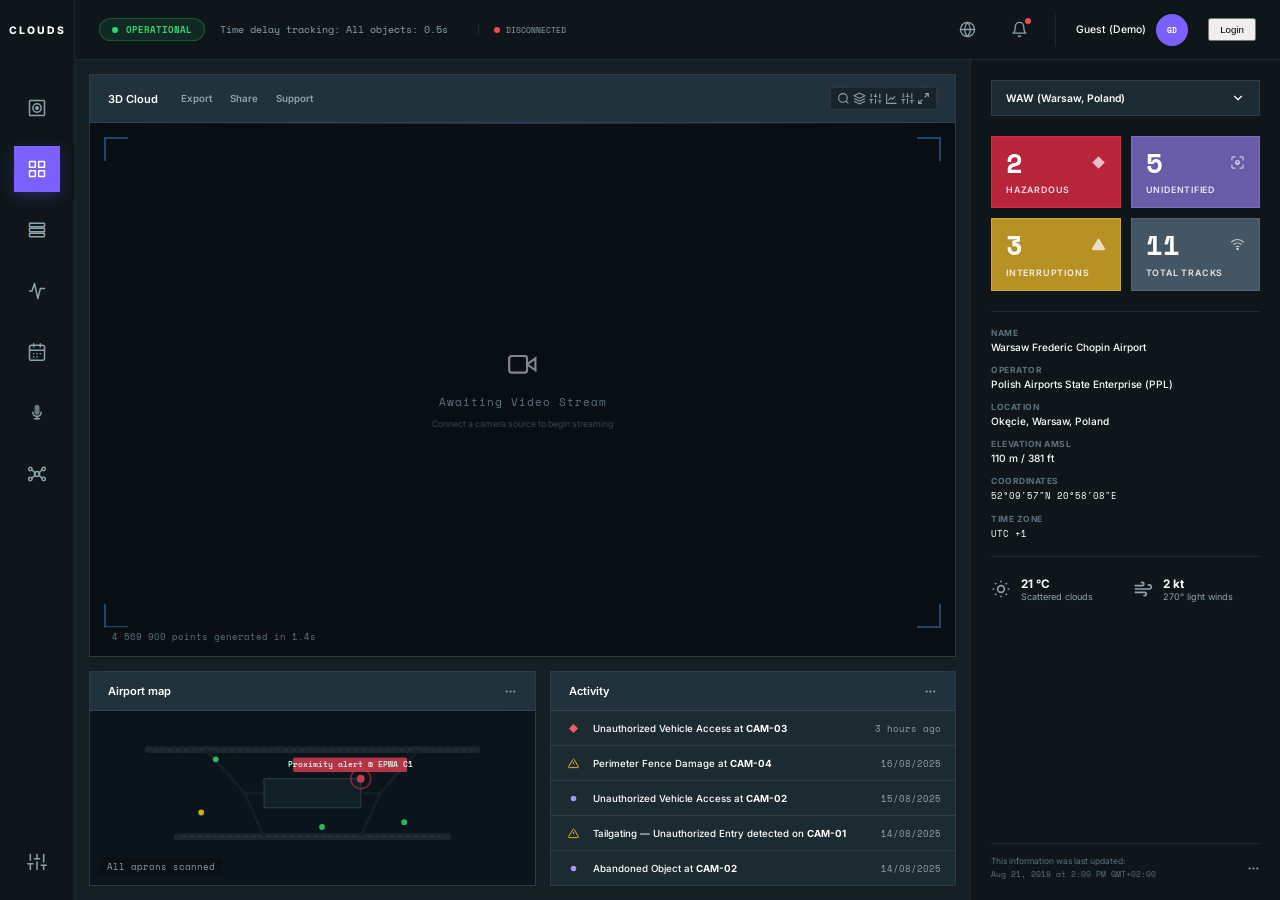
==== commit 4fa6e8d6: "fix: remove /static/ prefix from asset paths so Netlify and static hosts work" ====
--- a/frontend/index.html
+++ b/frontend/index.html
@@ -3,8 +3,8 @@
 <head>
   <meta charset="UTF-8">
   <meta name="viewport" content="width=device-width, initial-scale=1.0">
-  <title>NEXUS CCTV — SOC Autopilot Operations</title>
-  <meta name="description" content="NEXUS CCTV - Autonomous AI-powered Security Operations Center (SOC) dashboard. Features real-time visual threat analysis, Qwen-VL analysis, multi-camera BEV homography trajectories, cryptographically hash-chained audit logs, and RF/Wi-Fi spatial intelligence device-free human mapping.">
+  <title>Raven AI CCTV — SOC Autopilot Operations</title>
+  <meta name="description" content="Raven AI CCTV - Autonomous AI-powered Security Operations Center (SOC) dashboard. Features real-time visual threat analysis, Qwen-VL analysis, multi-camera BEV homography trajectories, cryptographically hash-chained audit logs, and RF/Wi-Fi spatial intelligence device-free human mapping.">
   <!-- Leaflet.js CSS for airport map -->
   <link rel="stylesheet" href="https://unpkg.com/leaflet@1.9.4/dist/leaflet.css">
   <!-- Chart.js for threat activity heatmap and RF sensing -->
@@ -12,7 +12,7 @@
   <!-- Leaflet.js for interactive airport map -->
   <script src="https://unpkg.com/leaflet@1.9.4/dist/leaflet.js"></script>
   <!-- Design System CSS -->
-  <link rel="stylesheet" href="/static/style.css">
+  <link rel="stylesheet" href="style.css">
 
   <!-- Inline SVG icon definitions (reusable symbols, no CDN needed) -->
   <svg style="display:none" xmlns="http://www.w3.org/2000/svg">
@@ -188,6 +188,33 @@
         <polyline points="14 2 14 8 20 8"/>
         <line x1="12" y1="12" x2="12" y2="18"/><line x1="9" y1="15" x2="15" y2="15"/>
       </symbol>
+      <!-- Farm Calendar -->
+      <symbol id="ico-calendar" viewBox="0 0 24 24" fill="none" stroke="currentColor" stroke-width="1.8" stroke-linecap="round" stroke-linejoin="round">
+        <rect x="3" y="4" width="18" height="18" rx="2" ry="2"/>
+        <line x1="16" y1="2" x2="16" y2="6"/>
+        <line x1="8" y1="2" x2="8" y2="6"/>
+        <line x1="3" y1="10" x2="21" y2="10"/>
+        <path d="M8 14h.01M12 14h.01M16 14h.01M8 18h.01M12 18h.01"/>
+      </symbol>
+      <!-- Microphone / Agent -->
+      <symbol id="ico-mic" viewBox="0 0 24 24" fill="none" stroke="currentColor" stroke-width="1.8" stroke-linecap="round" stroke-linejoin="round">
+        <path d="M12 14a3 3 0 0 0 3-3V5a3 3 0 0 0-6 0v6a3 3 0 0 0 3 3z" fill="currentColor" stroke="none" opacity="0.7"/>
+        <path d="M17 11a5 5 0 0 1-10 0"/>
+        <line x1="12" y1="16" x2="12" y2="19"/>
+        <line x1="9" y1="19" x2="15" y2="19"/>
+      </symbol>
+      <!-- Knowledge Graph -->
+      <symbol id="ico-kgraph" viewBox="0 0 24 24" fill="none" stroke="currentColor" stroke-width="1.8" stroke-linecap="round">
+        <circle cx="12" cy="12" r="3"/>
+        <circle cx="4" cy="6" r="2"/>
+        <circle cx="20" cy="6" r="2"/>
+        <circle cx="4" cy="18" r="2"/>
+        <circle cx="20" cy="18" r="2"/>
+        <line x1="6" y1="7" x2="10" y2="11"/>
+        <line x1="18" y1="7" x2="14" y2="11"/>
+        <line x1="6" y1="17" x2="10" y2="13"/>
+        <line x1="18" y1="17" x2="14" y2="13"/>
+      </symbol>
       <!-- Sort arrows -->
       <symbol id="ico-sort" viewBox="0 0 24 24" fill="none" stroke="currentColor" stroke-width="2">
         <path d="M7 15l5 5 5-5M7 9l5-5 5 5"/>
@@ -230,6 +257,15 @@
       <div class="nav-item" id="nav-btn-rf" data-tooltip="RF Spatial Sensing">
         <svg class="sidebar-icon"><use href="#ico-rf"/></svg>
       </div>
+      <div class="nav-item" id="nav-btn-farm-calendar" data-tooltip="Farm Calendar">
+        <svg class="sidebar-icon"><use href="#ico-calendar"/></svg>
+      </div>
+      <div class="nav-item" id="nav-btn-farm-agent" data-tooltip="Voice Agent">
+        <svg class="sidebar-icon"><use href="#ico-mic"/></svg>
+      </div>
+      <div class="nav-item" id="nav-btn-farm-graph" data-tooltip="Knowledge Graph">
+        <svg class="sidebar-icon"><use href="#ico-kgraph"/></svg>
+      </div>
     </nav>
 
     <div class="nav-bottom">
@@ -267,10 +303,11 @@
         <span class="icon-badge"></span>
       </button>
 
-      <!-- User Profile -->
-      <div class="user-profile">
-        <span class="user-name">Christopher Summer</span>
-        <div class="user-avatar-fallback">CS</div>
+      <!-- User Profile & Login/Logout -->
+      <div class="user-profile" id="user-profile-section">
+        <span class="user-name" id="user-display-name">Guest (Demo)</span>
+        <div class="user-avatar-fallback" id="user-avatar">GD</div>
+        <button id="btn-login-logout" class="action-btn" style="margin-left: 10px; padding: 4px 10px; font-size: 0.75rem;">Login</button>
       </div>
     </div>
   </header>
@@ -945,6 +982,350 @@
       </div>
     </section>
 
+    <!-- ── SECTION: FARM CALENDAR ─────────────────────────────────── -->
+    <section class="view-section" id="view-farm-calendar" style="background:#0a0a0a;padding:40px 20px;min-height:100vh;display:none;flex-direction:column;align-items:center;justify-content:flex-start;">
+      <style>
+        #view-farm-calendar.active{display:flex!important;}
+        .fc-container{display:flex;flex-direction:column;align-items:center;gap:24px;width:100%;max-width:544px;}
+        .fc-nav-row{width:100%;display:flex;align-items:center;justify-content:center;position:relative;}
+        .fc-nav{display:flex;align-items:center;gap:16px;}
+        .fc-nav-btn{background:#1c1c1c;border:none;border-radius:10px;width:36px;height:36px;cursor:pointer;display:flex;align-items:center;justify-content:center;transition:background .15s;flex-shrink:0;}
+        .fc-nav-btn:hover{background:#2c2c2c;}
+        .fc-nav-month{font-size:17px;font-weight:600;color:#fff;letter-spacing:.01em;min-width:190px;text-align:center;}
+        .fc-today-btn{background:#1c1c1c;border:none;border-radius:10px;padding:7px 14px;color:#8a8a8a;font-size:13px;font-family:inherit;cursor:pointer;transition:background .15s,color .15s;white-space:nowrap;}
+        .fc-today-btn:hover{background:#2c2c2c;color:#fff;}
+        .fc-cal-wrap{width:100%;}
+        .fc-cal-headers{display:grid;grid-template-columns:repeat(7,1fr);gap:5px;margin-bottom:5px;}
+        .fc-col-header{height:34px;display:flex;align-items:center;justify-content:center;font-size:11px;font-weight:600;color:#555;letter-spacing:.08em;text-transform:uppercase;}
+        .fc-cal-grid{display:grid;grid-template-columns:repeat(7,1fr);gap:5px;}
+        .fc-day-cell{position:relative;aspect-ratio:1/1;min-width:0;background:#1c1c1c;border-radius:14px;display:flex;flex-direction:column;align-items:center;justify-content:space-between;padding:8px 6px 7px;border:none;cursor:pointer;transition:background .12s,transform .1s;outline:none;-webkit-tap-highlight-color:transparent;overflow:hidden;}
+        .fc-day-cell:hover{background:#272727;transform:scale(1.03);}
+        .fc-day-cell:active{transform:scale(.97);background:#303030;}
+        .fc-day-cell.fc-empty{background:transparent;cursor:default;pointer-events:none;}
+        .fc-day-cell.fc-today{background:#262626;}
+        .fc-day-cell.fc-today::after{content:'';position:absolute;inset:0;border-radius:14px;border:1.5px solid #444;pointer-events:none;}
+        .fc-day-cell.fc-selected{background:#2a2a2a;}
+        .fc-day-cell.fc-selected::after{content:'';position:absolute;inset:0;border-radius:14px;border:1.5px solid #666;pointer-events:none;}
+        .fc-day-icon-wrap{width:36px;height:36px;flex-shrink:0;display:flex;align-items:center;justify-content:center;border-radius:9px;overflow:hidden;}
+        .fc-day-icon-wrap svg{display:block;width:36px;height:36px;}
+        .fc-day-icon-spacer{width:36px;height:36px;flex-shrink:0;}
+        .fc-day-num{font-size:15px;font-weight:500;color:#c8c8c8;line-height:1;text-align:center;flex-shrink:0;}
+        .fc-day-cell.fc-today .fc-day-num{font-weight:700;color:#fff;}
+        .fc-day-cell.fc-other-month{background:transparent;pointer-events:none;}
+        .fc-day-cell.fc-other-month .fc-day-num{color:#333;}
+        .fc-day-cell.fc-other-month .fc-day-icon-wrap{opacity:0;}
+        .fc-day-dot{position:absolute;top:6px;right:6px;width:6px;height:6px;border-radius:50%;flex-shrink:0;}
+        .fc-dot-red{background:#e5392d;}.fc-dot-teal{background:#2dbba0;}.fc-dot-pink{background:#e03f8e;}.fc-dot-blue{background:#4a9eff;}.fc-dot-amber{background:#f5a623;}
+        .fc-legend-bar{display:flex;gap:14px;flex-wrap:wrap;justify-content:center;}
+        .fc-legend-item{display:flex;align-items:center;gap:6px;font-size:12px;color:#555;}
+        .fc-legend-dot{width:7px;height:7px;border-radius:50%;flex-shrink:0;}
+        .fc-modal-overlay{display:none;position:fixed;inset:0;background:rgba(0,0,0,.7);z-index:500;align-items:center;justify-content:center;backdrop-filter:blur(6px);}
+        .fc-modal-overlay.open{display:flex;}
+        .fc-modal{background:#1a1a1a;border-radius:20px;border:1px solid #2e2e2e;padding:24px;width:300px;max-width:90vw;position:relative;animation:fcPop .18s ease;}
+        @keyframes fcPop{from{transform:scale(.92);opacity:0}to{transform:scale(1);opacity:1}}
+        .fc-modal-close{position:absolute;top:14px;right:14px;background:#2a2a2a;border:none;border-radius:50%;width:28px;height:28px;color:#888;font-size:16px;cursor:pointer;display:flex;align-items:center;justify-content:center;transition:background .12s,color .12s;line-height:1;}
+        .fc-modal-close:hover{background:#333;color:#fff;}
+        .fc-modal-date{font-size:13px;color:#666;margin-bottom:4px;font-weight:500;letter-spacing:.04em;text-transform:uppercase;}
+        .fc-modal-day-num{font-size:36px;font-weight:700;color:#fff;line-height:1;margin-bottom:16px;}
+        .fc-modal-subs{display:flex;flex-direction:column;gap:10px;}
+        .fc-modal-sub-item{display:flex;align-items:center;gap:12px;background:#222;border-radius:12px;padding:10px 12px;}
+        .fc-modal-sub-icon{width:36px;height:36px;border-radius:8px;overflow:hidden;flex-shrink:0;display:flex;align-items:center;justify-content:center;}
+        .fc-modal-sub-icon svg{display:block;width:36px;height:36px;}
+        .fc-modal-sub-info{flex:1;min-width:0;}
+        .fc-modal-sub-name{font-size:14px;font-weight:600;color:#e0e0e0;white-space:nowrap;overflow:hidden;text-overflow:ellipsis;}
+        .fc-modal-sub-desc{font-size:12px;color:#666;margin-top:1px;}
+        .fc-modal-empty{color:#444;font-size:14px;text-align:center;padding:20px 0 4px;}
+      </style>
+
+      <div class="fc-container">
+        <div class="fc-nav-row">
+          <div class="fc-nav">
+            <button class="fc-nav-btn" id="fcPrevBtn" aria-label="Previous month">
+              <svg width="10" height="16" viewBox="0 0 10 16" fill="none"><path d="M8 2L2 8L8 14" stroke="#888" stroke-width="2" stroke-linecap="round" stroke-linejoin="round"/></svg>
+            </button>
+            <span class="fc-nav-month" id="fcNavMonth"></span>
+            <button class="fc-nav-btn" id="fcNextBtn" aria-label="Next month">
+              <svg width="10" height="16" viewBox="0 0 10 16" fill="none"><path d="M2 2L8 8L2 14" stroke="#888" stroke-width="2" stroke-linecap="round" stroke-linejoin="round"/></svg>
+            </button>
+            <button class="fc-today-btn" id="fcTodayBtn">Today</button>
+          </div>
+        </div>
+        <div class="fc-cal-wrap">
+          <div class="fc-cal-headers">
+            <div class="fc-col-header">MON</div><div class="fc-col-header">TUE</div>
+            <div class="fc-col-header">WED</div><div class="fc-col-header">THU</div>
+            <div class="fc-col-header">FRI</div><div class="fc-col-header">SAT</div>
+            <div class="fc-col-header">SUN</div>
+          </div>
+          <div class="fc-cal-grid" id="fcCalGrid"></div>
+        </div>
+        <div class="fc-legend-bar" id="fcLegendBar"></div>
+      </div>
+
+      <!-- Day Modal -->
+      <div class="fc-modal-overlay" id="fcModalOverlay" role="dialog" aria-modal="true">
+        <div class="fc-modal">
+          <button class="fc-modal-close" id="fcModalClose" aria-label="Close">&#x2715;</button>
+          <div class="fc-modal-date" id="fcModalDate"></div>
+          <div class="fc-modal-day-num" id="fcModalDayNum"></div>
+          <div class="fc-modal-subs" id="fcModalSubs"></div>
+        </div>
+      </div>
+    </section>
+
+    <!-- ── SECTION: VOICE AGENT ───────────────────────────────────── -->
+    <section class="view-section" id="view-farm-agent" style="display:none;background:#0a0a0a;min-height:100vh;align-items:center;justify-content:center;">
+      <style>#view-farm-agent.active{display:flex!important;}</style>
+      <div class="agent-panel" style="position:relative;animation:none;">
+        <div class="agent-header">
+          <div class="orb-wrap" id="orb2">
+            <svg class="orb-icon" viewBox="0 0 24 24" fill="none">
+              <path d="M12 14a3 3 0 0 0 3-3V5a3 3 0 0 0-6 0v6a3 3 0 0 0 3 3z" fill="#fff"/>
+              <path d="M17 11a5 5 0 0 1-10 0" stroke="#fff" stroke-width="1.6" stroke-linecap="round" fill="none"/>
+              <path d="M12 16v3" stroke="#fff" stroke-width="1.6" stroke-linecap="round"/>
+            </svg>
+          </div>
+          <div class="agent-name">Voice Assistant</div>
+          <div class="status" id="st2">Tap orb or press Start call</div>
+        </div>
+        <div class="agent-controls">
+          <button class="ctrl-btn call" id="bCall2">
+            <svg width="14" height="14" viewBox="0 0 24 24" fill="none"><path d="M6.6 10.8a15.4 15.4 0 0 0 6.6 6.6l2.2-2.2a1 1 0 0 1 1-.25 11.4 11.4 0 0 0 3.6.57 1 1 0 0 1 1 1V20a1 1 0 0 1-1 1A17 17 0 0 1 3 4a1 1 0 0 1 1-1h3.5a1 1 0 0 1 1 1 11.4 11.4 0 0 0 .57 3.6 1 1 0 0 1-.25 1z" fill="#cdf5dd"/></svg>
+            Start call
+          </button>
+          <button class="ctrl-btn mute" id="bMute2" style="display:none;">
+            <svg width="14" height="14" viewBox="0 0 24 24" fill="none" id="micIco2"><path d="M12 14a3 3 0 0 0 3-3V5a3 3 0 0 0-6 0v6a3 3 0 0 0 3 3zm5-3a5 5 0 0 1-10 0H5a7 7 0 0 0 6 6.93V20H9v2h6v-2h-2v-2.07A7 7 0 0 0 19 11h-2z" fill="#ddd"/></svg>
+            <span id="muteLabel2">Mute</span>
+          </button>
+          <button class="ctrl-btn end" id="bEnd2" style="display:none;">
+            <svg width="14" height="14" viewBox="0 0 24 24" fill="none"><path d="M12 9c-2.5 0-4.9.4-7.1 1.2a1 1 0 0 0-.6 1.1l.6 2.9a1 1 0 0 0 1.1.8c1-.13 2-.2 3-.2l.5-2a1 1 0 0 1 .8-.7 9 9 0 0 1 3.4 0 1 1 0 0 1 .8.7l.5 2c1 0 2 .07 3 .2a1 1 0 0 0 1.1-.8l.6-2.9a1 1 0 0 0-.6-1.1A19 19 0 0 0 12 9z" fill="#ffd9d9"/></svg>
+            End
+          </button>
+          <button class="ctrl-btn chat" id="bChat2">
+            <svg width="14" height="14" viewBox="0 0 24 24" fill="none"><path d="M4 4h16v12H7l-3 3V4z" stroke="#ddd" stroke-width="1.6" fill="none" stroke-linejoin="round"/></svg>
+            Chat
+          </button>
+        </div>
+        <div class="agent-divider"></div>
+        <div class="chat-overlay" id="chatOverlay2">
+          <div class="chat-header"><div class="chat-dot" id="cDot2"></div><span>Text chat with the agent</span></div>
+          <div class="chat-msgs" id="cMsgs2"></div>
+          <div class="chat-input-row">
+            <input class="chat-input" id="cIn2" type="text" placeholder="Type a message…" autocomplete="off"/>
+            <button class="chat-send" id="cSend2" aria-label="Send">
+              <svg width="16" height="16" viewBox="0 0 24 24" fill="none"><path d="M3 11l18-8-8 18-2-8-8-2z" fill="#fff"/></svg>
+            </button>
+          </div>
+        </div>
+      </div>
+    </section>
+
+    <!-- ── SECTION: KNOWLEDGE GRAPH ──────────────────────────────── -->
+    <section class="view-section" id="view-farm-graph" style="display:none;background:#474749;color:#f3f1ec;min-height:100vh;overflow-y:auto;font-family:'Oswald',sans-serif;">
+      <style>
+        #view-farm-graph.active{display:block!important;}
+        @import url('https://fonts.googleapis.com/css2?family=Bitter:wght@400;700;800;900&family=Oswald:wght@400;500;600;700&family=JetBrains+Mono:wght@400;500;600&display=swap');
+        .kgraph-header{padding:44px 50px 18px;}
+        .kgraph-bar{width:230px;height:30px;background:#fcaf45;margin-bottom:18px;}
+        .kgraph-title{font-family:'Bitter',serif;font-weight:800;font-size:58px;line-height:1.02;color:#f3f1ec;margin:0 0 16px;letter-spacing:-.5px;}
+        .kgraph-deck{font-size:13.5px;line-height:1.65;color:#cfcdc8;max-width:430px;font-weight:400;letter-spacing:.1px;font-family:'Oswald',sans-serif;}
+        .kgraph-toolbar{display:flex;align-items:center;gap:12px;padding:0 50px 16px;flex-wrap:wrap;}
+        .kgt-btn{background:#3a3a3c;border:1px solid #525254;border-radius:10px;padding:8px 14px;color:#e3e1db;font-size:12px;font-family:'JetBrains Mono',monospace;letter-spacing:.3px;cursor:pointer;transition:background .15s,border-color .15s,color .15s;white-space:nowrap;}
+        .kgt-btn:hover{background:#4a4a4c;border-color:#888;color:#fff;}
+        .kgt-btn.active{background:#fcaf45;border-color:#fcaf45;color:#1a1a1a;font-weight:600;}
+        .kgt-sep{width:1px;height:28px;background:#525254;flex-shrink:0;}
+        .kgt-label{font-size:11px;color:#888;font-family:'JetBrains Mono',monospace;letter-spacing:.4px;}
+        .kgt-range{-webkit-appearance:none;appearance:none;width:120px;height:4px;background:#3a3a3c;border-radius:2px;outline:none;cursor:pointer;}
+        .kgt-range::-webkit-slider-thumb{-webkit-appearance:none;width:14px;height:14px;border-radius:50%;background:#fcaf45;cursor:pointer;}
+        .kgraph-zone{position:relative;width:100%;display:flex;justify-content:center;margin-top:-10px;cursor:crosshair;user-select:none;}
+        .kgraph-svg{width:100%;max-width:900px;height:auto;overflow:visible;}
+        .kgraph-hud{background:#141414;border:1px solid #2a2a2a;border-radius:14px;padding:10px 20px;font-family:'JetBrains Mono',monospace;font-size:11px;color:#666;letter-spacing:.3px;pointer-events:none;white-space:nowrap;transition:opacity .3s;opacity:1;margin:0 auto;text-align:center;width:fit-content;margin-top:12px;}
+        .kgraph-hud span{color:#fcaf45;}
+        .kgraph-info-panel{position:fixed;right:0;top:0;bottom:0;width:0;background:#141414;border-left:1px solid #2a2a2a;z-index:450;overflow:hidden;transition:width .3s ease;display:flex;flex-direction:column;font-family:'JetBrains Mono',monospace;}
+        .kgraph-info-panel.open{width:280px;}
+        .kgraph-panel-inner{padding:24px 20px;overflow-y:auto;flex:1;}
+        #kg-tooltip{position:fixed;z-index:600;background:#141414;border:1px solid #3a3a3c;border-radius:10px;padding:10px 14px;pointer-events:none;opacity:0;transition:opacity .15s;font-family:'JetBrains Mono',monospace;font-size:11px;color:#e3e1db;box-shadow:0 6px 28px rgba(0,0,0,.6);max-width:200px;}
+        #kg-tooltip.show{opacity:1;}
+        #kg-tooltip .tt-title{font-weight:600;font-size:12px;margin-bottom:4px;}
+        #kg-tooltip .tt-sub{color:#888;font-size:10px;}
+        #kg-tooltip .tt-dot{display:inline-block;width:8px;height:8px;border-radius:50%;margin-right:6px;vertical-align:middle;}
+        .kg-sel-badge{position:fixed;top:24px;right:24px;z-index:500;background:#fcaf45;border-radius:10px;padding:6px 14px;font-family:'JetBrains Mono',monospace;font-size:11px;color:#1a1a1a;font-weight:700;letter-spacing:.3px;display:none;}
+        .kg-sel-badge.show{display:block;}
+        .kgraph-stats{margin-top:38px;padding:0 50px 60px;display:grid;grid-template-columns:1.55fr 1.7fr 1.45fr;gap:0;}
+        .kg-stat-section{border-top:2px dotted #9c8350;padding-top:8px;}
+        .kg-stat-section+.kg-stat-section{margin-left:26px;padding-left:26px;border-left:1px solid rgba(255,255,255,.08);}
+        .kg-stat-section h4{font-family:'Bitter',serif;font-weight:800;font-size:17px;color:#c9a24a;margin:0 0 16px;}
+        .kg-stat-num{font-family:'Bitter',serif;font-weight:800;font-size:34px;line-height:1;color:#f3f1ec;display:block;margin-bottom:2px;}
+        .kg-stat-label{font-family:'Oswald',sans-serif;font-weight:600;font-size:11.5px;text-transform:uppercase;color:#e3e1db;letter-spacing:.2px;margin-bottom:6px;display:block;}
+        .kg-stat-copy{font-size:9.6px;line-height:1.55;color:#a8a6a1;font-family:'Oswald',sans-serif;font-weight:300;}
+        .kg-stat-cols{display:grid;gap:18px 16px;}
+        .kg-cols-2{grid-template-columns:1fr 1fr;}
+        .kg-cols-3{grid-template-columns:1fr .9fr .9fr;}
+        .kg-cols-4{grid-template-columns:.85fr .7fr;}
+        .kg-stat-block{padding-bottom:6px;}
+      </style>
+
+      <div class="kgraph-header">
+        <div class="kgraph-bar"></div>
+        <h1 class="kgraph-title">Mapping<br>the graph</h1>
+        <p class="kgraph-deck">Click nodes, dots, or spokes to illuminate data pathways. Hold Shift to multi-select. Use the toolbar to filter by domain or trigger wave animations across the network.</p>
+      </div>
+
+      <div class="kgraph-toolbar">
+        <span class="kgt-label">FILTER</span>
+        <button class="kgt-btn active" data-kgdomain="all">ALL</button>
+        <button class="kgt-btn" data-kgdomain="cms" style="color:#1e968a;">VERTEX</button>
+        <button class="kgt-btn" data-kgdomain="atlas" style="color:#81c675;">SCHEMA</button>
+        <button class="kgt-btn" data-kgdomain="lhcb" style="color:#fcaf45;">SIGNAL</button>
+        <button class="kgt-btn" data-kgdomain="alice" style="color:#14aae1;">STREAM</button>
+        <div class="kgt-sep"></div>
+        <span class="kgt-label">ANIMATE</span>
+        <button class="kgt-btn" id="kg-btn-wave">WAVE PULSE</button>
+        <button class="kgt-btn" id="kg-btn-spiral">SPIRAL SWEEP</button>
+        <button class="kgt-btn" id="kg-btn-cascade">CASCADE</button>
+        <div class="kgt-sep"></div>
+        <span class="kgt-label">GLOW</span>
+        <input type="range" class="kgt-range" id="kgGlowSlider" min="0" max="10" value="5" step="1">
+        <button class="kgt-btn" id="kg-btn-clear">CLEAR</button>
+      </div>
+
+      <div class="kgraph-zone" id="kgGraphZone">
+        <svg viewBox="-340 -300 680 620" class="kgraph-svg" id="kgMainSvg" xmlns="http://www.w3.org/2000/svg">
+          <defs>
+            <filter id="kg-line-glow" x="-60%" y="-60%" width="220%" height="220%">
+              <feGaussianBlur stdDeviation="2.5" result="blur1"/>
+              <feMerge><feMergeNode in="blur1"/><feMergeNode in="SourceGraphic"/></feMerge>
+            </filter>
+            <marker id="kg-arrowhead" markerWidth="6" markerHeight="6" refX="3" refY="3" orient="auto">
+              <path d="M0 0 L6 3 L0 6 Z" fill="#fcaf45" opacity=".7"/>
+            </marker>
+          </defs>
+          <circle cx="0" cy="0" r="80" fill="rgba(243,241,236,0.05)" style="animation:ambientGlow 4s ease-in-out infinite alternate;"/>
+          <circle cx="0" cy="0" r="266" fill="none" stroke="rgba(255,255,255,.18)" stroke-width="1"/>
+          <g class="kg-ring-layer">
+            <path d="M -181.00 -209.69 A 277.00 277.00 0 0 1 188.21 -203.24" fill="none" stroke="#81c675" stroke-width="18px" stroke-linecap="round"/>
+            <path d="M 203.24 -188.21 A 277.00 277.00 0 0 1 272.62 -49.05" fill="none" stroke="#14aae1" stroke-width="18px" stroke-linecap="round"/>
+            <path d="M 275.58 -27.99 A 277.00 277.00 0 0 1 -205.20 186.07" fill="none" stroke="#fcaf45" stroke-width="18px" stroke-linecap="round"/>
+            <path d="M -218.87 169.78 A 277.00 277.00 0 0 1 -264.61 81.91" fill="none" stroke="#8a8a8c" stroke-width="18px" stroke-linecap="round"/>
+            <path d="M -270.12 61.37 A 277.00 277.00 0 0 1 -196.55 -195.18" fill="none" stroke="#1e968a" stroke-width="18px" stroke-linecap="round"/>
+          </g>
+          <g font-family="'JetBrains Mono',monospace" font-size="5.5" letter-spacing=".3">
+            <text x="5" y="-293" text-anchor="middle" fill="#81c675" font-size="6" font-weight="600">SCHEMA · 48%</text>
+            <text x="255" y="-140" text-anchor="start" fill="#14aae1" font-size="6" font-weight="600">STREAM · 13%</text>
+            <text x="-298" y="100" text-anchor="end" fill="#fcaf45" font-size="6" font-weight="600">SIGNAL · 25%</text>
+            <text x="-288" y="40" text-anchor="end" fill="#d9dbda" font-size="5.5" font-weight="600">MULTI · 6%</text>
+            <text x="-245" y="-215" text-anchor="end" fill="#1e968a" font-size="6" font-weight="600">VERTEX · 8%</text>
+          </g>
+          <g class="kg-pipeline-layer">
+            <line x1="-300" y1="-9" x2="-46" y2="-9" stroke="#1e968a" stroke-width="2.4"/>
+            <line x1="-300" y1="-3" x2="-46" y2="-3" stroke="#fcaf45" stroke-width="2.4"/>
+            <line x1="-300" y1="3" x2="-46" y2="3" stroke="#d9dbda" stroke-width="2.4"/>
+            <line x1="-300" y1="9" x2="-46" y2="9" stroke="#14aae1" stroke-width="2.4"/>
+            <line x1="-300" y1="-9" x2="-46" y2="-9" stroke="#1e968a" stroke-width="1.2" opacity=".4" stroke-dasharray="6 10" style="animation:pipelineFlow 2.5s linear infinite;"/>
+            <line x1="-300" y1="-3" x2="-46" y2="-3" stroke="#fcaf45" stroke-width="1.2" opacity=".4" stroke-dasharray="6 10" style="animation:pipelineFlow 2.5s linear infinite;animation-delay:.4s"/>
+            <line x1="-300" y1="3" x2="-46" y2="3" stroke="#d9dbda" stroke-width="1.2" opacity=".3" stroke-dasharray="6 10" style="animation:pipelineFlow 2.5s linear infinite;animation-delay:.8s"/>
+            <line x1="-300" y1="9" x2="-46" y2="9" stroke="#14aae1" stroke-width="1.2" opacity=".4" stroke-dasharray="6 10" style="animation:pipelineFlow 2.5s linear infinite;animation-delay:1.2s"/>
+          </g>
+          <g class="kg-link-layer" id="kgLinkLayer">
+            <line x1="-21.60" y1="-40.62" x2="-45.07" y2="-84.76" stroke="#81c675" stroke-width="1.1" opacity=".95" data-hub="h0"/>
+            <line x1="-6.40" y1="-45.55" x2="-13.36" y2="-95.07" stroke="#c9cac9" stroke-width="1.1" opacity=".95" data-hub="h1"/>
+            <line x1="9.56" y1="-44.99" x2="19.96" y2="-93.90" stroke="#81c675" stroke-width="1.1" opacity=".95" data-hub="h2"/>
+            <line x1="24.38" y1="-39.01" x2="50.87" y2="-81.41" stroke="#c9cac9" stroke-width="1.1" opacity=".95" data-hub="h3"/>
+            <line x1="34.18" y1="-30.78" x2="71.34" y2="-64.24" stroke="#1e968a" stroke-width="1.1" opacity=".95" data-hub="h4"/>
+            <line x1="40.62" y1="-21.60" x2="84.76" y2="-45.07" stroke="#c9cac9" stroke-width="1.1" opacity=".95" data-hub="h5"/>
+            <line x1="44.43" y1="-11.91" x2="92.73" y2="-24.85" stroke="#c9cac9" stroke-width="1.1" opacity=".95" data-hub="h6"/>
+            <line x1="45.89" y1="-3.21" x2="53.63" y2="-3.75" stroke="#81c675" stroke-width="1.1" opacity=".95" data-hub="h7"/>
+            <line x1="45.55" y1="6.40" x2="77.95" y2="10.96" stroke="#fcaf45" stroke-width="1.1" opacity=".95" data-hub="h8"/>
+            <line x1="43.23" y1="15.73" x2="90.21" y2="32.83" stroke="#c9cac9" stroke-width="1.1" opacity=".95" data-hub="h9"/>
+            <line x1="38.14" y1="25.72" x2="79.59" y2="53.68" stroke="#1e968a" stroke-width="1.1" opacity=".95" data-hub="h10"/>
+            <line x1="30.78" y1="34.18" x2="64.24" y2="71.34" stroke="#c9cac9" stroke-width="1.1" opacity=".95" data-hub="h11"/>
+            <line x1="20.17" y1="41.34" x2="42.08" y2="86.28" stroke="#c9cac9" stroke-width="1.1" opacity=".95" data-hub="h12"/>
+            <line x1="6.40" y1="45.55" x2="13.36" y2="95.07" stroke="#81c675" stroke-width="1.1" opacity=".95" data-hub="h13"/>
+            <line x1="-9.56" y1="44.99" x2="-19.96" y2="93.90" stroke="#1e968a" stroke-width="1.1" opacity=".95" data-hub="h14"/>
+            <line x1="-24.38" y1="39.01" x2="-50.87" y2="81.41" stroke="#c9cac9" stroke-width="1.1" opacity=".95" data-hub="h15"/>
+          </g>
+          <g class="kg-node-layer" id="kgNodeLayer">
+            <circle cx="-45.07" cy="-84.76" r="7.2" fill="#474749" stroke="#81c675" stroke-width="2.4" data-hub="h0" data-domain="atlas" data-name="EU-WEST CLUSTER" style="cursor:pointer;"/>
+            <circle cx="-45.07" cy="-84.76" r="3.6" fill="#81c675" data-hub="h0" data-domain="atlas"/>
+            <circle cx="-13.36" cy="-95.07" r="7.2" fill="#474749" stroke="#d9dbda" stroke-width="2.4" data-hub="h1" data-domain="core" data-name="MULTI-DOMAIN AGG." style="cursor:pointer;"/>
+            <circle cx="-13.36" cy="-95.07" r="3.6" fill="#d9dbda" data-hub="h1" data-domain="core"/>
+            <circle cx="19.96" cy="-93.90" r="7.2" fill="#474749" stroke="#81c675" stroke-width="2.4" data-hub="h2" data-domain="atlas" data-name="APAC CLUSTER" style="cursor:pointer;"/>
+            <circle cx="19.96" cy="-93.90" r="3.6" fill="#81c675" data-hub="h2" data-domain="atlas"/>
+            <circle cx="50.87" cy="-81.41" r="7.2" fill="#474749" stroke="#d9dbda" stroke-width="2.4" data-hub="h3" data-domain="core" data-name="EDGE CACHE RING N" style="cursor:pointer;"/>
+            <circle cx="50.87" cy="-81.41" r="3.6" fill="#d9dbda" data-hub="h3" data-domain="core"/>
+            <circle cx="71.34" cy="-64.24" r="7.2" fill="#474749" stroke="#1e968a" stroke-width="2.4" data-hub="h4" data-domain="cms" data-name="VERTEX REPL. NODE" style="cursor:pointer;"/>
+            <circle cx="71.34" cy="-64.24" r="3.6" fill="#1e968a" data-hub="h4" data-domain="cms"/>
+            <circle cx="84.76" cy="-45.07" r="7.2" fill="#474749" stroke="#d9dbda" stroke-width="2.4" data-hub="h5" data-domain="core" data-name="SCHEMA VALID. POOL" style="cursor:pointer;"/>
+            <circle cx="84.76" cy="-45.07" r="3.6" fill="#d9dbda" data-hub="h5" data-domain="core"/>
+            <circle cx="92.73" cy="-24.85" r="7.2" fill="#474749" stroke="#d9dbda" stroke-width="2.4" data-hub="h6" data-domain="core" data-name="INDEX SHARD GRP A" style="cursor:pointer;"/>
+            <circle cx="92.73" cy="-24.85" r="3.6" fill="#d9dbda" data-hub="h6" data-domain="core"/>
+            <circle cx="53.63" cy="-3.75" r="7.2" fill="#474749" stroke="#81c675" stroke-width="2.4" data-hub="h7" data-domain="atlas" data-name="NORDIC EDGE" style="cursor:pointer;"/>
+            <circle cx="53.63" cy="-3.75" r="3.6" fill="#81c675" data-hub="h7" data-domain="atlas"/>
+            <circle cx="77.95" cy="10.96" r="7.2" fill="#474749" stroke="#fcaf45" stroke-width="2.4" data-hub="h8" data-domain="lhcb" data-name="SIGNAL RELAY UK" style="cursor:pointer;"/>
+            <circle cx="77.95" cy="10.96" r="3.6" fill="#fcaf45" data-hub="h8" data-domain="lhcb"/>
+            <circle cx="90.21" cy="32.83" r="7.2" fill="#474749" stroke="#d9dbda" stroke-width="2.4" data-hub="h9" data-domain="core" data-name="INDEX SHARD GRP B" style="cursor:pointer;"/>
+            <circle cx="90.21" cy="32.83" r="3.6" fill="#d9dbda" data-hub="h9" data-domain="core"/>
+            <circle cx="79.59" cy="53.68" r="7.2" fill="#474749" stroke="#1e968a" stroke-width="2.4" data-hub="h10" data-domain="cms" data-name="EDGE CACHE RING S" style="cursor:pointer;"/>
+            <circle cx="79.59" cy="53.68" r="3.6" fill="#1e968a" data-hub="h10" data-domain="cms"/>
+            <circle cx="64.24" cy="71.34" r="7.2" fill="#474749" stroke="#d9dbda" stroke-width="2.4" data-hub="h11" data-domain="core" data-name="STREAM BUFFER POOL" style="cursor:pointer;"/>
+            <circle cx="64.24" cy="71.34" r="3.6" fill="#d9dbda" data-hub="h11" data-domain="core"/>
+            <circle cx="42.08" cy="86.28" r="7.2" fill="#474749" stroke="#d9dbda" stroke-width="2.4" data-hub="h12" data-domain="core" data-name="LATAM CLUSTER" style="cursor:pointer;"/>
+            <circle cx="42.08" cy="86.28" r="3.6" fill="#d9dbda" data-hub="h12" data-domain="core"/>
+            <circle cx="13.36" cy="95.07" r="7.2" fill="#474749" stroke="#81c675" stroke-width="2.4" data-hub="h13" data-domain="atlas" data-name="AFRICA CLUSTER" style="cursor:pointer;"/>
+            <circle cx="13.36" cy="95.07" r="3.6" fill="#81c675" data-hub="h13" data-domain="atlas"/>
+            <circle cx="-19.96" cy="93.90" r="7.2" fill="#474749" stroke="#1e968a" stroke-width="2.4" data-hub="h14" data-domain="cms" data-name="NA-EAST CLUSTER" style="cursor:pointer;"/>
+            <circle cx="-19.96" cy="93.90" r="3.6" fill="#1e968a" data-hub="h14" data-domain="cms"/>
+            <circle cx="-50.87" cy="81.41" r="7.2" fill="#474749" stroke="#d9dbda" stroke-width="2.4" data-hub="h15" data-domain="core" data-name="NA-WEST CLUSTER" style="cursor:pointer;"/>
+            <circle cx="-50.87" cy="81.41" r="3.6" fill="#d9dbda" data-hub="h15" data-domain="core"/>
+          </g>
+          <g id="kgOverlayLayer" pointer-events="none"></g>
+          <g id="kgCenterHub" style="cursor:pointer;">
+            <circle cx="0" cy="0" r="46" fill="#474749" stroke="#e9e7e1" stroke-width="5" id="kgCenterRingOuter"/>
+            <circle cx="0" cy="0" r="38" fill="#474749" stroke="#6f6f71" stroke-width="1"/>
+            <text x="0" y="-3" font-family="'Oswald',sans-serif" font-weight="600" font-size="11.5" fill="#f3f1ec" text-anchor="middle" letter-spacing=".5px">GRAPH</text>
+            <text x="0" y="11" font-family="'Oswald',sans-serif" font-weight="600" font-size="11.5" fill="#f3f1ec" text-anchor="middle" letter-spacing=".5px">CORE</text>
+          </g>
+          <text x="0" y="27" font-family="'JetBrains Mono',monospace" font-size="3.8" fill="#888" text-anchor="middle" letter-spacing=".3">73K WRITES/SEC</text>
+        </svg>
+      </div>
+
+      <div class="kgraph-hud" id="kgHud">Click <span>nodes</span> to trace pathways · Shift+click to multi-select · Click <span>GRAPH CORE</span> to pulse all</div>
+
+      <div class="kgraph-stats">
+        <div class="kg-stat-section">
+          <h4>The Knowledge Graph</h4>
+          <div class="kg-stat-cols kg-cols-2">
+            <div class="kg-stat-block"><span class="kg-stat-num">10</span><span class="kg-stat-label">Thousand Sources</span><p class="kg-stat-copy">APIs, internal tools, and crawled documents spanning every team and surface.</p></div>
+            <div class="kg-stat-block"><span class="kg-stat-num">$3.5<sup style="font-size:.45em;">M</sup></span><span class="kg-stat-label">Infra Spend</span><p class="kg-stat-copy">Yearly cost across compute, storage tiering, and replica bandwidth.</p></div>
+            <div class="kg-stat-block"><span class="kg-stat-num">27<sup style="font-size:.45em;">ms</sup></span><span class="kg-stat-label">Query Latency</span><p class="kg-stat-copy">Avg time from query to fully resolved multi-hop answer at the edge.</p></div>
+          </div>
+        </div>
+        <div class="kg-stat-section">
+          <h4>The Data</h4>
+          <div class="kg-stat-cols kg-cols-3">
+            <div class="kg-stat-block"><span style="font-size:9px;color:#c9a24a;display:block;">Gate One</span><span class="kg-stat-num" style="font-size:26px;">99.99%</span><span class="kg-stat-label">Discarded</span><p class="kg-stat-copy">High-volume stream reduced at first gate.</p></div>
+            <div class="kg-stat-block"><span style="font-size:9px;color:#c9a24a;display:block;">Graph Core</span><span class="kg-stat-num">73<span style="font-size:14px;"> K</span></span><span class="kg-stat-label">Writes/sec</span><p class="kg-stat-copy">Each accepted record committed immediately.</p></div>
+            <div class="kg-stat-block"><span style="font-size:9px;color:#c9a24a;display:block;">Tier 1</span><span class="kg-stat-num">11</span><span class="kg-stat-label">Replicas</span><p class="kg-stat-copy">Tier 1 sites hold the long-term archive.</p></div>
+          </div>
+        </div>
+        <div class="kg-stat-section">
+          <h4>Less Than a Second</h4>
+          <div class="kg-stat-cols kg-cols-4">
+            <div class="kg-stat-block"><span class="kg-stat-num" style="font-size:26px;">1<sup style="font-size:.45em;">PB</sup></span><span class="kg-stat-label">Every Second</span><p class="kg-stat-copy">1,000 terabytes produced every second at network peak.</p></div>
+            <div class="kg-stat-block"><span class="kg-stat-num">140</span><span class="kg-stat-label">Replicas</span><p class="kg-stat-copy">Distributed globally across 6 continents.</p></div>
+          </div>
+        </div>
+      </div>
+
+      <div class="kgraph-info-panel" id="kgInfoPanel">
+        <div class="kgraph-panel-inner" id="kgPanelInner">
+          <button style="position:absolute;top:14px;right:14px;background:#232323;border:none;border-radius:50%;width:28px;height:28px;color:#888;font-size:14px;cursor:pointer;display:flex;align-items:center;justify-content:center;" id="kgPanelClose">&#x2715;</button>
+        </div>
+      </div>
+      <div id="kg-tooltip"><div class="tt-title" id="kgTtTitle"></div><div class="tt-sub" id="kgTtSub"></div></div>
+      <div class="kg-sel-badge" id="kgSelBadge"></div>
+    </section>
+
   </main>
 
   <!-- ── AUDIT TRAIL VERIFICATION MODAL ────────────────────────────── -->
@@ -979,7 +1360,34 @@
   <div id="toast-container"></div>
 
   <!-- Javascript Logic Modules -->
-  <script src="/static/camera-mock.js"></script>
-  <script src="/static/app.js"></script>
+  <script src="camera-mock.js"></script>
+  <script src="app.js"></script>
+
+  <!-- ═══ EXTERNAL LOGIC MODULES ═════════════════════════════════════════════ -->
+  <script src="farm-calendar.js"></script>
+  <script src="kg-interactivity.js"></script>
+  <script type="module" src="voice-agent.js"></script>
+
+  <!-- Login Modal -->
+  <div id="login-modal" class="audit-modal" style="display: none; align-items: center; justify-content: center; z-index: 10000; position: fixed; top: 0; left: 0; width: 100%; height: 100%; background: rgba(0,0,0,0.85);">
+    <div class="panel-card" style="width: 360px; padding: 24px; border: 1px solid var(--border-color); background: #0c1216; box-shadow: 0 8px 32px rgba(0,0,0,0.5);">
+      <div style="display: flex; justify-content: space-between; align-items: center; margin-bottom: 20px;">
+        <h3 style="font-family: 'Space Mono', monospace; font-size: 1.1rem; color: #fff; margin: 0; letter-spacing: 1px;">OPERATOR SIGN-IN</h3>
+        <button id="login-modal-close" style="background: none; border: none; color: #888; cursor: pointer; font-size: 1.2rem;">&times;</button>
+      </div>
+      <form id="login-form">
+        <div style="margin-bottom: 16px;">
+          <label style="display: block; font-size: 0.75rem; color: var(--text-secondary); margin-bottom: 6px; font-family: 'Space Mono', monospace;">USERNAME</label>
+          <input type="text" id="login-username" required style="width: 100%; padding: 10px; background: #131b20; border: 1px solid var(--border-color); border-radius: 4px; color: #fff; font-family: sans-serif; font-size: 0.85rem;" placeholder="Enter username">
+        </div>
+        <div style="margin-bottom: 24px;">
+          <label style="display: block; font-size: 0.75rem; color: var(--text-secondary); margin-bottom: 6px; font-family: 'Space Mono', monospace;">PASSWORD</label>
+          <input type="password" id="login-password" required style="width: 100%; padding: 10px; background: #131b20; border: 1px solid var(--border-color); border-radius: 4px; color: #fff; font-family: sans-serif; font-size: 0.85rem;" placeholder="Enter password">
+        </div>
+        <button type="submit" class="action-btn" style="width: 100%; padding: 12px; font-size: 0.85rem; font-weight: bold; letter-spacing: 1px;">AUTHENTICATE</button>
+      </form>
+    </div>
+  </div>
 </body>
 </html>
+
--- a/frontend/style.css
+++ b/frontend/style.css
@@ -0,0 +1,1971 @@
+/* ═══════════════════════════════════════════════════════════════════
+   Raven AI CCTV — Premium Slate-Teal Design System
+   Inspired by advanced tactical radar & point-cloud dashboards
+   Fonts: Inter (body) · Space Mono (data/mono)
+   ═══════════════════════════════════════════════════════════════════ */
+
+@import url('https://fonts.googleapis.com/css2?family=Inter:wght@300;400;500;600;700&family=Space+Mono:wght@400;700&display=swap');
+
+:root {
+  /* Core Theme Colors */
+  --bg-main:          #152026;       /* Dark slate-teal outer background */
+  --bg-side:          #0e161a;       /* Deep dark slate-teal for sidebar & header */
+  --bg-card:          #1c2a32;       /* Medium slate-teal for panel cards */
+  --bg-card-hdr:      #21323c;       /* Slightly lighter slate-teal for card headers */
+  --bg-input:         #10191e;       /* Deep dark slate for inputs */
+  
+  /* Accents & Highlights */
+  --color-accent:       #7b61ff;     /* Vibrant violet accent */
+  --color-accent-glow:  rgba(123, 97, 255, 0.25);
+  --color-blue:         #3b82f6;     /* Blue accent */
+  --color-blue-glow:    rgba(59, 130, 246, 0.2);
+  --color-green:        #2ed573;     /* Success / Live green */
+
+  /* Severity & Stats Colors */
+  --color-hazardous:    #f15b6c;     /* Rose red */
+  --color-unidentified: #a29bfe;     /* Pastel purple */
+  --color-interruptions:#f1c40f;     /* Amber yellow */
+  --color-tracks:       #57606f;     /* Cool grey */
+
+  /* Text Colors */
+  --text-primary:     #ffffff;       /* Pure white */
+  --text-secondary:   #8da2ac;       /* Muted blue-gray */
+  --text-muted:       #5c727d;       /* Darker blue-gray for placeholders & captions */
+
+  /* Layout Dimensions */
+  --sidebar-w:        75px;
+  --header-h:         60px;
+  --right-panel-w:    310px;
+
+  /* Borders & Shadows */
+  --border-color:     rgba(255, 255, 255, 0.08);
+  --border-hover:     rgba(255, 255, 255, 0.15);
+  --shadow-lg:        0 12px 28px rgba(0, 0, 0, 0.3), 0 4px 12px rgba(0, 0, 0, 0.2);
+  --shadow-sm:        0 2px 8px rgba(0, 0, 0, 0.15);
+
+  /* Transitions */
+  --tr:               0.2s cubic-bezier(0.4, 0, 0.2, 1);
+  --tr-slow:          0.4s cubic-bezier(0.4, 0, 0.2, 1);
+}
+
+/* ── Reset & Base Styles ────────────────────────────────────────── */
+*, *::before, *::after {
+  box-sizing: border-box;
+  margin: 0;
+  padding: 0;
+}
+
+html {
+  font-size: 13px;
+  scroll-behavior: smooth;
+}
+
+body {
+  font-family: 'Inter', system-ui, -apple-system, sans-serif;
+  background: var(--bg-main);
+  color: var(--text-primary);
+  height: 100vh;
+  width: 100vw;
+  overflow: hidden;
+  display: grid;
+  grid-template-columns: var(--sidebar-w) 1fr;
+  grid-template-rows: var(--header-h) 1fr;
+  grid-template-areas:
+    "sidebar header"
+    "sidebar main";
+}
+
+/* Custom Scrollbar */
+::-webkit-scrollbar {
+  width: 6px;
+  height: 6px;
+}
+::-webkit-scrollbar-track {
+  background: rgba(0, 0, 0, 0.1);
+}
+::-webkit-scrollbar-thumb {
+  background: var(--text-muted);
+  border-radius: 3px;
+}
+::-webkit-scrollbar-thumb:hover {
+  background: var(--text-secondary);
+}
+
+/* ── Left Navigation Sidebar ───────────────────────────────────── */
+#sidebar-nav {
+  grid-area: sidebar;
+  background: var(--bg-side);
+  border-right: 1px solid var(--border-color);
+  display: flex;
+  flex-direction: column;
+  align-items: center;
+  padding: 15px 0;
+  z-index: 100;
+}
+
+.sidebar-logo {
+  font-weight: 800;
+  font-size: 0.8rem;
+  letter-spacing: 2px;
+  color: var(--text-primary);
+  text-transform: uppercase;
+  margin-bottom: 40px;
+  height: 30px;
+  display: flex;
+  align-items: center;
+}
+
+/* Sidebar SVG icon size */
+.sidebar-icon {
+  width: 20px;
+  height: 20px;
+  display: block;
+}
+
+/* Toolbar icon size */
+.toolbar-ico {
+  width: 13px;
+  height: 13px;
+  display: block;
+}
+
+/* Header icon size */
+.hdr-ico {
+  width: 17px;
+  height: 17px;
+  display: block;
+}
+
+/* Activity feed icon size */
+.act-ico {
+  width: 11px;
+  height: 11px;
+  display: block;
+  flex-shrink: 0;
+}
+
+/* Navigation notification badge */
+.nav-badge {
+  position: absolute;
+  top: 4px;
+  right: 4px;
+  background: var(--color-hazardous);
+  color: white;
+  font-size: 0.55rem;
+  width: 14px;
+  height: 14px;
+  border-radius: 50%;
+  display: flex;
+  align-items: center;
+  justify-content: center;
+  font-weight: bold;
+  font-family: 'Space Mono', monospace;
+  z-index: 10;
+}
+
+.nav-menu {
+  display: flex;
+  flex-direction: column;
+  gap: 15px;
+  width: 100%;
+  align-items: center;
+}
+
+.nav-item {
+  width: 46px;
+  height: 46px;
+  border-radius: 0px; /* Rectangular sidebar icons */
+  display: flex;
+  align-items: center;
+  justify-content: center;
+  color: var(--text-secondary);
+  font-size: 1.3rem;
+  cursor: pointer;
+  transition: var(--tr);
+  position: relative;
+}
+
+.nav-item:hover {
+  color: var(--text-primary);
+  background: rgba(255, 255, 255, 0.05);
+}
+
+.nav-item.active {
+  color: var(--text-primary);
+  background: var(--color-accent);
+  box-shadow: 0 4px 15px var(--color-accent-glow);
+}
+
+/* Tooltip */
+.nav-item::after {
+  content: attr(data-tooltip);
+  position: absolute;
+  left: 60px;
+  background: var(--bg-side);
+  border: 1px solid var(--border-color);
+  color: var(--text-primary);
+  padding: 4px 8px;
+  border-radius: 4px;
+  font-size: 0.7rem;
+  white-space: nowrap;
+  opacity: 0;
+  pointer-events: none;
+  transition: var(--tr);
+  transform: translateX(-5px);
+  z-index: 1000;
+}
+
+.nav-item:hover::after {
+  opacity: 1;
+  transform: translateX(0);
+}
+
+.nav-bottom {
+  margin-top: auto;
+  display: flex;
+  flex-direction: column;
+  gap: 15px;
+  align-items: center;
+}
+
+/* ── Top Header ────────────────────────────────────────────────── */
+#top-header {
+  grid-area: header;
+  background: var(--bg-side);
+  border-bottom: 1px solid var(--border-color);
+  display: flex;
+  align-items: center;
+  justify-content: space-between;
+  padding: 0 24px;
+  z-index: 90;
+}
+
+.header-left {
+  display: flex;
+  align-items: center;
+  gap: 15px;
+}
+
+.status-badge {
+  display: flex;
+  align-items: center;
+  gap: 8px;
+  background: rgba(46, 213, 115, 0.1);
+  border: 1px solid rgba(46, 213, 115, 0.25);
+  color: var(--color-green);
+  padding: 4px 12px;
+  border-radius: 20px;
+  font-family: 'Space Mono', monospace;
+  font-size: 0.7rem;
+  font-weight: 700;
+}
+
+.status-dot {
+  width: 6px;
+  height: 6px;
+  background: var(--color-green);
+  border-radius: 50%;
+  animation: pulse-green 1.5s infinite;
+}
+
+@keyframes pulse-green {
+  0% { box-shadow: 0 0 0 0 rgba(46, 213, 115, 0.4); }
+  70% { box-shadow: 0 0 0 6px rgba(46, 213, 115, 0); }
+  100% { box-shadow: 0 0 0 0 rgba(46, 213, 115, 0); }
+}
+
+.ticker-text {
+  color: var(--text-secondary);
+  font-size: 0.75rem;
+  font-family: 'Space Mono', monospace;
+}
+
+.header-logo {
+  font-weight: 800;
+  font-size: 0.95rem;
+  letter-spacing: 3px;
+  text-transform: uppercase;
+  color: var(--text-primary);
+  margin-right: 6px;
+  white-space: nowrap;
+}
+
+.header-right {
+  display: flex;
+  align-items: center;
+  gap: 20px;
+}
+
+.header-icon-btn {
+  background: none;
+  border: none;
+  color: var(--text-secondary);
+  font-size: 1.15rem;
+  cursor: pointer;
+  position: relative;
+  transition: var(--tr);
+  width: 32px;
+  height: 32px;
+  display: flex;
+  align-items: center;
+  justify-content: center;
+  border-radius: 50%;
+}
+
+.header-icon-btn:hover {
+  color: var(--text-primary);
+  background: rgba(255, 255, 255, 0.05);
+}
+
+.icon-badge {
+  position: absolute;
+  top: 4px;
+  right: 4px;
+  width: 6px;
+  height: 6px;
+  background: #ff4757;
+  border-radius: 50%;
+}
+
+.user-profile {
+  display: flex;
+  align-items: center;
+  gap: 10px;
+  border-left: 1px solid var(--border-color);
+  padding-left: 20px;
+}
+
+.user-name {
+  font-size: 0.8rem;
+  font-weight: 500;
+  color: var(--text-primary);
+}
+
+.user-avatar {
+  width: 32px;
+  height: 32px;
+  border-radius: 50%;
+  background: var(--bg-card);
+  object-fit: cover;
+  border: 1px solid var(--border-color);
+}
+
+/* Fallback user avatar (initials) */
+.user-avatar-fallback {
+  width: 32px;
+  height: 32px;
+  border-radius: 50%;
+  background: var(--color-accent);
+  color: #fff;
+  display: flex;
+  align-items: center;
+  justify-content: center;
+  font-size: 0.65rem;
+  font-weight: 700;
+  font-family: 'Space Mono', monospace;
+  border: 1px solid rgba(123,97,255,0.4);
+  flex-shrink: 0;
+}
+
+/* WebSocket Connected Status Badge */
+.ws-status-badge {
+  display: flex;
+  align-items: center;
+  gap: 6px;
+  font-family: 'Space Mono', monospace;
+  font-size: 0.65rem;
+  color: var(--text-secondary);
+  margin-left: 15px;
+  border-left: 1px solid var(--border-color);
+  padding-left: 15px;
+}
+
+.ws-dot {
+  width: 6px;
+  height: 6px;
+  border-radius: 50%;
+  display: inline-block;
+  flex-shrink: 0;
+}
+
+.ws-dot.connected { background: var(--color-green); animation: pulse-green 1.5s infinite; }
+.ws-dot.disconnected { background: #ff4757; }
+
+/* ── Main Content Container ────────────────────────────────────── */
+#main-container {
+  grid-area: main;
+  overflow-y: auto;
+  position: relative;
+}
+
+.view-section {
+  display: none;
+  height: 100%;
+  width: 100%;
+}
+
+.view-section.active {
+  display: block;
+}
+
+/* ── Card & Panel Styling ──────────────────────────────────────── */
+.panel-card {
+  background: var(--bg-card);
+  border: 1px solid var(--border-color);
+  border-radius: 0px; /* Completely rectangular panels */
+  overflow: hidden;
+  display: flex;
+  flex-direction: column;
+  box-shadow: var(--shadow-sm);
+  transition: border-color var(--tr);
+}
+
+.panel-card:hover {
+  border-color: var(--border-hover);
+}
+
+.card-header {
+  background: var(--bg-card-hdr);
+  padding: 12px 18px;
+  border-bottom: 1px solid var(--border-color);
+  display: flex;
+  align-items: center;
+  justify-content: space-between;
+}
+
+.card-title {
+  font-size: 0.85rem;
+  font-weight: 600;
+  color: var(--text-primary);
+  display: flex;
+  align-items: center;
+  gap: 8px;
+}
+
+.card-actions {
+  display: flex;
+  align-items: center;
+  gap: 10px;
+}
+
+.card-action-link {
+  font-size: 0.75rem;
+  color: var(--text-secondary);
+  text-decoration: none;
+  cursor: pointer;
+  transition: var(--tr);
+}
+
+.card-action-link:hover {
+  color: var(--text-primary);
+}
+
+.card-action-icon {
+  color: var(--text-secondary);
+  cursor: pointer;
+  transition: var(--tr);
+  background: none;
+  border: none;
+  font-size: 0.9rem;
+}
+
+.card-action-icon:hover {
+  color: var(--text-primary);
+}
+
+.card-body {
+  flex: 1;
+  padding: 16px;
+  position: relative;
+  overflow-y: auto;
+}
+
+/* Glassmorphic card actions toolbar */
+.header-glass-toolbar {
+  display: flex;
+  align-items: center;
+  gap: 3px;
+  background: rgba(14, 22, 26, 0.45);
+  border: 1px solid rgba(255, 255, 255, 0.08);
+  padding: 4px 6px;
+  backdrop-filter: blur(8px);
+}
+
+/* ── 3D CLOUD DASHBOARD VIEW (Grid Layout) ─────────────────────── */
+.dashboard-grid {
+  display: grid;
+  grid-template-columns: 1fr var(--right-panel-w);
+  height: 100%;
+  width: 100%;
+}
+
+.dashboard-left {
+  padding: 14px;
+  display: flex;
+  flex-direction: column;
+  gap: 14px;
+  height: 100%;
+  overflow: hidden; /* prevent scroll — layout is fixed */
+}
+
+.dashboard-right {
+  background: var(--bg-side);
+  border-left: 1px solid var(--border-color);
+  padding: 20px;
+  display: flex;
+  flex-direction: column;
+  gap: 20px;
+  height: 100%;
+  overflow-y: auto;
+}
+
+/* Top CCTV Feed Card — takes all available flex space */
+.cloud-panel {
+  flex: 1 1 0;
+  min-height: 0;
+}
+
+/* ── CCTV Feed Panel Styles ─────────────────────────────────── */
+.cctv-feed-container {
+  width: 100%;
+  height: 100%;
+  position: relative;
+  background: #080e13;
+  overflow: hidden;
+}
+
+.cctv-placeholder {
+  position: absolute;
+  inset: 0;
+  display: flex;
+  align-items: center;
+  justify-content: center;
+}
+
+.cctv-placeholder-inner {
+  display: flex;
+  flex-direction: column;
+  align-items: center;
+  gap: 8px;
+  z-index: 2;
+}
+
+.cctv-no-icon {
+  font-size: 2.2rem;
+  color: var(--text-muted);
+  opacity: 0.5;
+}
+
+.cctv-no-title {
+  font-family: 'Space Mono', monospace;
+  font-size: 0.82rem;
+  color: var(--text-muted);
+  letter-spacing: 1px;
+}
+
+.cctv-no-sub {
+  font-size: 0.68rem;
+  color: var(--text-muted);
+  opacity: 0.55;
+}
+
+/* HUD Corner Brackets */
+.cctv-corner {
+  position: absolute;
+  width: 24px;
+  height: 24px;
+  border-style: solid;
+  border-color: rgba(75, 155, 230, 0.4);
+  z-index: 3;
+}
+.cctv-tl { top: 14px; left: 14px; border-width: 2px 0 0 2px; }
+.cctv-tr { top: 14px; right: 14px; border-width: 2px 2px 0 0; }
+.cctv-bl { bottom: 28px; left: 14px; border-width: 0 0 2px 2px; }
+.cctv-br { bottom: 28px; right: 14px; border-width: 0 2px 2px 0; }
+
+/* Scanning line animation */
+.cctv-scan-line {
+  position: absolute;
+  left: 0;
+  right: 0;
+  top: 0;
+  height: 1px;
+  background: linear-gradient(90deg, transparent 0%, rgba(75, 155, 230, 0.3) 50%, transparent 100%);
+  animation: cctv-scan 6s linear infinite;
+  z-index: 2;
+}
+
+@keyframes cctv-scan {
+  0% { top: 0; }
+  100% { top: 100%; }
+}
+
+/* Footer label (reused from cloud-footer-label) */
+.cloud-footer-label {
+  position: absolute;
+  bottom: 10px;
+  left: 14px;
+  font-family: 'Space Mono', monospace;
+  font-size: 0.68rem;
+  color: var(--text-muted);
+  background: rgba(8, 14, 19, 0.75);
+  padding: 3px 8px;
+  border-radius: 3px;
+  pointer-events: none;
+  z-index: 3;
+}
+
+/* Dropdown Menu for Layers */
+.cloud-dropdown {
+  position: absolute;
+  top: 45px;
+  right: 18px;
+  background: var(--bg-side);
+  border: 1px solid var(--border-color);
+  border-radius: 6px;
+  padding: 8px 0;
+  width: 150px;
+  box-shadow: var(--shadow-lg);
+  display: none;
+  z-index: 10;
+}
+
+.cloud-dropdown.show {
+  display: block;
+}
+
+.dropdown-item {
+  padding: 6px 16px;
+  font-size: 0.75rem;
+  color: var(--text-secondary);
+  display: flex;
+  justify-content: space-between;
+  cursor: pointer;
+  transition: var(--tr);
+}
+
+.dropdown-item:hover {
+  color: var(--text-primary);
+  background: rgba(255, 255, 255, 0.04);
+}
+
+.dropdown-item span.val {
+  font-family: 'Space Mono', monospace;
+  color: var(--text-primary);
+}
+
+/* Bottom Split Layout: Map & Activity */
+.dashboard-bottom-row {
+  display: grid;
+  grid-template-columns: 1.1fr 1fr;
+  gap: 14px;
+  flex: 0 0 215px; /* fixed height strip at the bottom */
+  min-height: 0;
+}
+
+/* ── Leaflet Airport Map ────────────────────────────────────── */
+#leaflet-map {
+  width: 100%;
+  height: 100%;
+  min-height: 160px;
+  background: #0b141a;
+}
+
+/* Dark tile overrides */
+.leaflet-container {
+  background: #0b141a;
+  font-family: 'Inter', sans-serif;
+}
+
+/* Zoom controls dark theme */
+.leaflet-control-zoom {
+  border: 1px solid var(--border-color) !important;
+  border-radius: 5px !important;
+  box-shadow: none !important;
+}
+
+.leaflet-control-zoom a {
+  background: var(--bg-card-hdr) !important;
+  color: var(--text-secondary) !important;
+  border: none !important;
+  border-bottom: 1px solid var(--border-color) !important;
+  width: 26px !important;
+  height: 26px !important;
+  line-height: 26px !important;
+  font-size: 15px !important;
+  transition: background var(--tr) !important;
+}
+
+.leaflet-control-zoom a:hover {
+  background: rgba(255,255,255,0.07) !important;
+  color: var(--text-primary) !important;
+}
+
+.leaflet-control-zoom-in { border-radius: 4px 4px 0 0 !important; }
+.leaflet-control-zoom-out { border-radius: 0 0 4px 4px !important; border-bottom: none !important; }
+
+.leaflet-control-attribution { display: none !important; }
+
+/* Custom proximity alert pulsing dot */
+.leaflet-marker-pane .alert-pulse-wrapper {
+  position: relative;
+  width: 12px;
+  height: 12px;
+}
+
+.alert-pulse-dot {
+  width: 10px;
+  height: 10px;
+  background: #e84055;
+  border-radius: 50%;
+  position: absolute;
+  top: 50%;
+  left: 50%;
+  transform: translate(-50%, -50%);
+}
+
+.alert-pulse-ring {
+  position: absolute;
+  top: 50%;
+  left: 50%;
+  border: 2px solid #e84055;
+  border-radius: 50%;
+  transform: translate(-50%, -50%);
+  animation: leaflet-alert-pulse 2s ease-out infinite;
+  opacity: 0;
+}
+
+@keyframes leaflet-alert-pulse {
+  0%   { width: 10px; height: 10px; opacity: 0.9; }
+  100% { width: 44px; height: 44px; opacity: 0; }
+}
+
+/* Proximity label bubble */
+.proximity-label {
+  background: rgba(232, 64, 85, 0.9);
+  color: #fff;
+  font-family: 'Space Mono', monospace;
+  font-size: 10px;
+  font-weight: 700;
+  padding: 3px 8px;
+  border-radius: 4px;
+  white-space: nowrap;
+  border: 1px solid rgba(255,255,255,0.2);
+  backdrop-filter: blur(4px);
+}
+
+/* Tracking target dots */
+.track-dot {
+  width: 8px;
+  height: 8px;
+  border-radius: 50%;
+  border: 1.5px solid rgba(255,255,255,0.5);
+}
+
+.map-status-label {
+  position: absolute;
+  bottom: 10px;
+  left: 10px;
+  font-size: 0.68rem;
+  color: var(--text-secondary);
+  font-family: 'Space Mono', monospace;
+  z-index: 500;
+  background: rgba(8, 14, 19, 0.75);
+  padding: 2px 7px;
+  border-radius: 3px;
+  pointer-events: none;
+}
+
+.activity-list {
+  display: flex;
+  flex-direction: column;
+  background: var(--bg-card);
+  overflow-y: auto;
+  height: 100%;
+}
+
+.activity-item {
+  padding: 8px 14px;
+  display: flex;
+  align-items: center;
+  justify-content: space-between;
+  font-size: 0.75rem;
+  border-bottom: 1px solid var(--border-color);
+  transition: background var(--tr);
+  gap: 8px;
+}
+
+.activity-item:last-child { border-bottom: none; }
+
+.activity-item:hover {
+  background: rgba(255, 255, 255, 0.02);
+}
+
+.activity-item-left {
+  display: flex;
+  align-items: center;
+  gap: 10px;
+  min-width: 0;
+}
+
+/* Inline-SVG activity icon wrappers */
+.activity-icon-wrap {
+  width: 18px;
+  height: 18px;
+  display: flex;
+  align-items: center;
+  justify-content: center;
+  flex-shrink: 0;
+}
+
+/* Legacy FA class fallback — kept for dynamic renderer */
+.activity-icon {
+  font-size: 0.85rem;
+  width: 16px;
+  display: flex;
+  justify-content: center;
+  flex-shrink: 0;
+}
+
+.activity-icon.hazardous, .activity-icon-wrap.hazardous { color: var(--color-hazardous); }
+.activity-icon.interruption, .activity-icon-wrap.interruption { color: var(--color-interruptions); }
+.activity-icon.info, .activity-icon-wrap.info { color: var(--color-unidentified); }
+
+.activity-text {
+  color: var(--text-primary);
+  font-weight: 500;
+}
+
+.activity-time {
+  color: var(--text-secondary);
+  font-size: 0.7rem;
+  font-family: 'Space Mono', monospace;
+}
+
+/* ── Right Sidebar Details ─────────────────────────────────────── */
+.dropdown-selector {
+  width: 100%;
+  background: var(--bg-card);
+  border: 1px solid var(--border-color);
+  border-radius: 0px; /* Meticulously rectangular */
+  padding: 10px 14px;
+  color: var(--text-primary);
+  font-size: 0.8rem;
+  font-weight: 600;
+  display: flex;
+  justify-content: space-between;
+  align-items: center;
+  cursor: pointer;
+  transition: var(--tr);
+}
+
+.dropdown-selector:hover {
+  border-color: var(--border-hover);
+}
+
+/* Stats 2x2 Grid */
+.stats-grid-2x2 {
+  display: grid;
+  grid-template-columns: 1fr 1fr;
+  gap: 10px;
+}
+
+.stat-card-mini {
+  padding: 12px 14px;
+  border-radius: 0px; /* Rectangular stats cards */
+  display: flex;
+  flex-direction: column;
+  gap: 8px;
+  position: relative;
+}
+
+/* Color schemes matching reference */
+.stat-card-mini.hazardous { background: #b8253b; border: 1px solid #d42b45; color: #ffffff; }
+.stat-card-mini.unidentified { background: #685ca8; border: 1px solid #7c6ec7; color: #ffffff; }
+.stat-card-mini.interruptions { background: #b89125; border: 1px solid #d4a72b; color: #ffffff; }
+.stat-card-mini.tracks { background: #445663; border: 1px solid #506675; color: #ffffff; }
+
+.stat-card-top {
+  display: flex;
+  justify-content: space-between;
+  align-items: center;
+  width: 100%;
+}
+
+.stat-value-mini {
+  font-size: 2.1rem;
+  font-weight: 700;
+  font-family: 'Space Mono', monospace;
+  line-height: 1;
+}
+
+.stat-label-mini {
+  font-size: 0.68rem;
+  font-weight: 600;
+  text-transform: uppercase;
+  letter-spacing: 0.8px;
+  opacity: 0.85;
+}
+
+.stat-icon-svg {
+  width: 15px;
+  height: 15px;
+  color: rgba(255, 255, 255, 0.7);
+}
+
+/* Metadata List */
+.metadata-list {
+  display: flex;
+  flex-direction: column;
+  gap: 12px;
+  border-top: 1px solid var(--border-color);
+  border-bottom: 1px solid var(--border-color);
+  padding: 16px 0;
+}
+
+.metadata-item {
+  display: flex;
+  flex-direction: column;
+  gap: 3px;
+}
+
+.metadata-label {
+  font-size: 0.65rem;
+  color: var(--text-muted);
+  text-transform: uppercase;
+  font-weight: 700;
+  letter-spacing: 0.5px;
+}
+
+.metadata-value {
+  font-size: 0.78rem;
+  color: var(--text-primary);
+  font-weight: 500;
+}
+
+.metadata-value.mono {
+  font-family: 'Space Mono', monospace;
+  font-size: 0.72rem;
+}
+
+/* Weather Block */
+.weather-block {
+  display: grid;
+  grid-template-columns: 1fr 1fr;
+  gap: 15px;
+}
+
+.weather-item {
+  display: flex;
+  align-items: center;
+  gap: 10px;
+}
+
+.weather-icon {
+  font-size: 1.4rem;
+  color: var(--text-secondary);
+}
+
+.weather-info {
+  display: flex;
+  flex-direction: column;
+}
+
+.weather-temp {
+  font-size: 0.9rem;
+  font-weight: 700;
+  color: var(--text-primary);
+}
+
+.weather-desc {
+  font-size: 0.7rem;
+  color: var(--text-secondary);
+}
+
+.right-sidebar-footer {
+  margin-top: auto;
+  font-size: 0.65rem;
+  color: var(--text-muted);
+  display: flex;
+  justify-content: space-between;
+  align-items: center;
+  border-top: 1px solid var(--border-color);
+  padding-top: 12px;
+}
+
+/* ── LIVE TACTICAL CAMERA GRID VIEW ────────────────────────────── */
+.camera-view-container {
+  padding: 20px;
+  display: flex;
+  flex-direction: column;
+  gap: 20px;
+  height: 100%;
+  overflow-y: auto;
+}
+
+#camera-grid {
+  display: grid;
+  grid-template-columns: repeat(2, 1fr);
+  gap: 16px;
+}
+
+.camera-tile {
+  background: var(--bg-side);
+  border-radius: 0px; /* Rectangular — matches reference image exactly */
+  aspect-ratio: 16/10;
+  position: relative;
+  overflow: hidden;
+  border: 2px solid var(--border-color);
+  cursor: pointer;
+  transition: all var(--tr);
+}
+
+.camera-tile:hover {
+  border-color: var(--color-blue);
+  box-shadow: 0 4px 15px var(--color-blue-glow);
+}
+
+.camera-tile.alert-critical {
+  border-color: var(--color-hazardous);
+  animation: alert-border-red 1.2s infinite;
+}
+
+.camera-tile.alert-high {
+  border-color: var(--color-interruptions);
+  animation: alert-border-amber 1.2s infinite;
+}
+
+@keyframes alert-border-red {
+  0%, 100% { border-color: var(--color-hazardous); box-shadow: 0 0 0 0 rgba(241, 91, 108, 0.4); }
+  50% { border-color: rgba(241, 91, 108, 0.2); box-shadow: 0 0 0 4px rgba(241, 91, 108, 0); }
+}
+
+@keyframes alert-border-amber {
+  0%, 100% { border-color: var(--color-interruptions); box-shadow: 0 0 0 0 rgba(241, 196, 15, 0.4); }
+  50% { border-color: rgba(241, 196, 15, 0.2); box-shadow: 0 0 0 4px rgba(241, 196, 15, 0); }
+}
+
+.camera-feed {
+  width: 100%;
+  height: 100%;
+  object-fit: cover;
+  display: block;
+}
+
+.camera-hud {
+  position: absolute;
+  inset: 0;
+  background: linear-gradient(180deg, rgba(0,0,0,0.4) 0%, transparent 30%, transparent 70%, rgba(0,0,0,0.5) 100%);
+  pointer-events: none;
+}
+
+.camera-name-tag {
+  position: absolute;
+  top: 10px;
+  left: 10px;
+  font-family: 'Space Mono', monospace;
+  font-size: 0.7rem;
+  color: #fff;
+  text-shadow: 0 1px 3px rgba(0,0,0,0.8);
+}
+
+.camera-time-tag {
+  position: absolute;
+  top: 10px;
+  right: 10px;
+  font-family: 'Space Mono', monospace;
+  font-size: 0.7rem;
+  color: rgba(255,255,255,0.7);
+  text-shadow: 0 1px 3px rgba(0,0,0,0.8);
+}
+
+.camera-status-tag {
+  position: absolute;
+  bottom: 10px;
+  left: 10px;
+  display: flex;
+  align-items: center;
+  gap: 6px;
+}
+
+.cam-live-dot {
+  width: 6px;
+  height: 6px;
+  background: var(--color-green);
+  border-radius: 50%;
+  animation: pulse-live 1.5s infinite;
+}
+
+@keyframes pulse-live {
+  0%, 100% { opacity: 1; }
+  50% { opacity: 0.3; }
+}
+
+.cam-live-label {
+  font-family: 'Space Mono', monospace;
+  font-size: 0.65rem;
+  color: rgba(255,255,255,0.8);
+}
+
+.camera-alert-badge {
+  position: absolute;
+  bottom: 10px;
+  right: 10px;
+  display: none;
+  font-family: 'Space Mono', monospace;
+  font-size: 0.65rem;
+  font-weight: 700;
+  color: #fff;
+  padding: 2px 8px;
+  border-radius: 4px;
+}
+
+.camera-alert-badge.show {
+  display: block;
+}
+
+.camera-alert-badge.CRITICAL { background: var(--color-hazardous); }
+.camera-alert-badge.HIGH { background: var(--color-interruptions); color: #000; }
+.camera-alert-badge.MEDIUM { background: var(--color-blue); }
+.camera-alert-badge.LOW { background: var(--text-muted); }
+
+.bbox-canvas {
+  position: absolute;
+  inset: 0;
+  width: 100%;
+  height: 100%;
+  pointer-events: none;
+}
+
+/* ── HITL REVIEW PANEL ─────────────────────────────────────────── */
+#hitl-panel {
+  display: none;
+}
+
+#hitl-panel.visible {
+  display: flex;
+}
+
+.hitl-container {
+  display: grid;
+  grid-template-columns: 1.1fr 1fr;
+  gap: 20px;
+}
+
+.hitl-left {
+  display: flex;
+  flex-direction: column;
+  gap: 15px;
+}
+
+.hitl-snapshot-wrapper {
+  position: relative;
+  border-radius: 8px;
+  overflow: hidden;
+  border: 1px solid var(--border-color);
+  background: #000;
+  aspect-ratio: 16/10;
+}
+
+.hitl-snapshot {
+  width: 100%;
+  height: 100%;
+  object-fit: cover;
+}
+
+.hitl-meta-grid {
+  display: grid;
+  grid-template-columns: auto 1fr;
+  gap: 8px 16px;
+  background: var(--bg-side);
+  padding: 15px;
+  border-radius: 8px;
+  border: 1px solid var(--border-color);
+}
+
+.hitl-meta-label {
+  font-family: 'Space Mono', monospace;
+  font-size: 0.65rem;
+  color: var(--text-muted);
+  text-transform: uppercase;
+  font-weight: 700;
+}
+
+.hitl-meta-value {
+  font-size: 0.78rem;
+  color: var(--text-primary);
+  font-weight: 600;
+}
+
+.hitl-right {
+  display: flex;
+  flex-direction: column;
+  gap: 15px;
+}
+
+.hitl-ai-box {
+  background: rgba(123, 97, 255, 0.05);
+  border: 1px solid rgba(123, 97, 255, 0.15);
+  border-radius: 8px;
+  padding: 15px;
+}
+
+.hitl-ai-box h4 {
+  font-size: 0.75rem;
+  font-weight: 600;
+  color: var(--text-primary);
+  margin-bottom: 8px;
+  display: flex;
+  align-items: center;
+  gap: 8px;
+}
+
+.ai-badge {
+  background: var(--color-accent);
+  color: #fff;
+  font-size: 0.55rem;
+  font-family: 'Space Mono', monospace;
+  padding: 1px 5px;
+  border-radius: 3px;
+  text-transform: uppercase;
+}
+
+.hitl-ai-text {
+  font-size: 0.78rem;
+  line-height: 1.5;
+  color: var(--text-secondary);
+}
+
+.hitl-report-tabs {
+  display: flex;
+  border-bottom: 1px solid var(--border-color);
+  margin-bottom: 10px;
+}
+
+.report-tab {
+  padding: 8px 16px;
+  font-size: 0.7rem;
+  font-family: 'Space Mono', monospace;
+  color: var(--text-secondary);
+  cursor: pointer;
+  border-bottom: 2px solid transparent;
+  transition: var(--tr);
+}
+
+.report-tab:hover {
+  color: var(--text-primary);
+}
+
+.report-tab.active {
+  color: var(--text-primary);
+  border-bottom-color: var(--color-accent);
+}
+
+#hitl-report-text {
+  background: var(--bg-side);
+  border: 1px solid var(--border-color);
+  border-radius: 6px;
+  padding: 12px;
+  font-size: 0.78rem;
+  line-height: 1.6;
+  color: var(--text-secondary);
+  max-height: 150px;
+  overflow-y: auto;
+  white-space: pre-wrap;
+}
+
+.hitl-hash-box {
+  background: var(--bg-side);
+  border: 1px solid var(--border-color);
+  border-radius: 6px;
+  padding: 10px 12px;
+  display: none;
+}
+
+.hitl-hash-box.show {
+  display: block;
+}
+
+.hitl-notes-label {
+  font-size: 0.7rem;
+  font-family: 'Space Mono', monospace;
+  color: var(--text-secondary);
+  display: block;
+  margin-bottom: 6px;
+}
+
+#hitl-notes {
+  width: 100%;
+  background: var(--bg-input);
+  border: 1px solid var(--border-color);
+  border-radius: 6px;
+  padding: 10px;
+  color: var(--text-primary);
+  font-family: inherit;
+  font-size: 0.8rem;
+  resize: vertical;
+  min-height: 50px;
+  outline: none;
+  transition: var(--tr);
+}
+
+#hitl-notes:focus {
+  border-color: var(--color-accent);
+}
+
+.hitl-actions {
+  display: grid;
+  grid-template-columns: 1fr 1fr 1fr;
+  gap: 10px;
+}
+
+.hitl-btn {
+  padding: 10px;
+  border-radius: 6px;
+  border: none;
+  font-family: 'Space Mono', monospace;
+  font-size: 0.7rem;
+  font-weight: 700;
+  cursor: pointer;
+  display: flex;
+  align-items: center;
+  justify-content: center;
+  gap: 6px;
+  transition: var(--tr);
+}
+
+#btn-approve {
+  background: var(--color-green);
+  color: #000;
+}
+#btn-approve:hover {
+  background: #26b962;
+}
+
+#btn-reject {
+  background: rgba(255,255,255,0.05);
+  border: 1px solid var(--border-color);
+  color: var(--text-primary);
+}
+#btn-reject:hover {
+  border-color: var(--color-hazardous);
+  color: var(--color-hazardous);
+}
+
+#btn-escalate {
+  background: var(--color-accent);
+  color: #fff;
+}
+#btn-escalate:hover {
+  background: #6244f0;
+}
+
+.hitl-btn:disabled {
+  opacity: 0.4;
+  cursor: not-allowed;
+}
+
+/* Forensic Evidence Card */
+#evidence-panel {
+  display: none;
+  margin-top: 20px;
+}
+
+#evidence-panel.show {
+  display: flex;
+}
+
+.evidence-container {
+  display: flex;
+  flex-direction: column;
+  gap: 12px;
+}
+
+.evidence-hash {
+  font-family: 'Space Mono', monospace;
+  font-size: 0.7rem;
+  background: var(--bg-side);
+  border: 1px solid var(--border-color);
+  padding: 8px 12px;
+  border-radius: 6px;
+  color: var(--color-unidentified);
+  word-break: break-all;
+}
+
+.evidence-actions {
+  display: flex;
+  gap: 10px;
+}
+
+.evidence-btn {
+  padding: 8px 16px;
+  background: var(--bg-side);
+  border: 1px solid var(--border-color);
+  color: var(--text-primary);
+  border-radius: 6px;
+  text-decoration: none;
+  font-size: 0.75rem;
+  font-family: 'Space Mono', monospace;
+  display: flex;
+  align-items: center;
+  gap: 6px;
+  transition: var(--tr);
+}
+
+.evidence-btn:hover {
+  border-color: var(--color-blue);
+  color: var(--color-blue);
+}
+
+/* ── LEDGER & SEMANTIC SEARCH VIEW ────────────────────────────── */
+.ledger-view-container {
+  padding: 20px;
+  display: flex;
+  flex-direction: column;
+  gap: 20px;
+  height: 100%;
+  overflow-y: auto;
+}
+
+.search-input-row {
+  display: flex;
+  gap: 10px;
+}
+
+.search-field {
+  flex: 1;
+  background: var(--bg-input);
+  border: 1px solid var(--border-color);
+  border-radius: 6px;
+  padding: 12px 16px;
+  color: var(--text-primary);
+  font-size: 0.85rem;
+  outline: none;
+  transition: var(--tr);
+}
+
+.search-field:focus {
+  border-color: var(--color-accent);
+}
+
+.search-btn {
+  background: var(--color-accent);
+  color: #fff;
+  border: none;
+  border-radius: 6px;
+  padding: 0 24px;
+  font-family: 'Space Mono', monospace;
+  font-size: 0.75rem;
+  font-weight: 700;
+  cursor: pointer;
+  transition: var(--tr);
+  display: flex;
+  align-items: center;
+  gap: 8px;
+}
+
+.search-btn:hover {
+  background: #6244f0;
+}
+
+.search-pills {
+  display: flex;
+  flex-wrap: wrap;
+  gap: 8px;
+}
+
+.search-pill {
+  background: var(--bg-card);
+  border: 1px solid var(--border-color);
+  padding: 4px 12px;
+  border-radius: 20px;
+  font-size: 0.75rem;
+  color: var(--text-secondary);
+  cursor: pointer;
+  transition: var(--tr);
+}
+
+.search-pill:hover {
+  border-color: var(--color-accent);
+  color: var(--text-primary);
+}
+
+.search-sql-tag {
+  background: rgba(255, 255, 255, 0.03);
+  border: 1px solid var(--border-color);
+  border-radius: 6px;
+  padding: 8px 12px;
+  font-family: 'Space Mono', monospace;
+  font-size: 0.7rem;
+  color: var(--text-secondary);
+  display: none;
+}
+
+.search-sql-tag.show {
+  display: block;
+}
+
+#search-sql-code {
+  color: var(--color-unidentified);
+}
+
+#search-results-grid {
+  display: grid;
+  grid-template-columns: repeat(auto-fill, minmax(240px, 1fr));
+  gap: 12px;
+}
+
+/* Ledger Table */
+.table-container {
+  border: 1px solid var(--border-color);
+  border-radius: 8px;
+  overflow: hidden;
+  background: var(--bg-card);
+}
+
+.ledger-table {
+  width: 100%;
+  border-collapse: collapse;
+  font-size: 0.8rem;
+  text-align: left;
+}
+
+.ledger-table th {
+  background: var(--bg-card-hdr);
+  padding: 12px 16px;
+  font-family: 'Space Mono', monospace;
+  font-size: 0.7rem;
+  color: var(--text-secondary);
+  text-transform: uppercase;
+  border-bottom: 1px solid var(--border-color);
+  cursor: pointer;
+  user-select: none;
+}
+
+.ledger-table th:hover {
+  color: var(--text-primary);
+}
+
+.ledger-table td {
+  padding: 12px 16px;
+  border-bottom: 1px solid var(--border-color);
+  color: var(--text-primary);
+}
+
+.ledger-table tr:last-child td {
+  border-bottom: none;
+}
+
+.ledger-table tr:hover td {
+  background: rgba(255, 255, 255, 0.02);
+}
+
+/* Chips & Badges */
+.sev-chip {
+  font-family: 'Space Mono', monospace;
+  font-size: 0.6rem;
+  font-weight: 700;
+  padding: 2px 6px;
+  border-radius: 4px;
+  text-transform: uppercase;
+}
+
+.sev-chip.CRITICAL { background: rgba(241, 91, 108, 0.15); color: var(--color-hazardous); border: 1px solid rgba(241, 91, 108, 0.3); }
+.sev-chip.HIGH { background: rgba(241, 196, 15, 0.15); color: var(--color-interruptions); border: 1px solid rgba(241, 196, 15, 0.3); }
+.sev-chip.MEDIUM { background: rgba(59, 130, 246, 0.15); color: var(--color-blue); border: 1px solid rgba(59, 130, 246, 0.3); }
+.sev-chip.LOW { background: rgba(255, 255, 255, 0.05); color: var(--text-secondary); border: 1px solid var(--border-color); }
+
+.status-chip {
+  font-family: 'Space Mono', monospace;
+  font-size: 0.6rem;
+  font-weight: 700;
+  padding: 2px 6px;
+  border-radius: 20px;
+}
+
+.status-chip.PENDING { background: rgba(241, 196, 15, 0.1); color: var(--color-interruptions); }
+.status-chip.APPROVED { background: rgba(46, 213, 115, 0.1); color: var(--color-green); }
+.status-chip.REJECTED { background: rgba(255, 255, 255, 0.05); color: var(--text-muted); }
+.status-chip.ESCALATED { background: rgba(123, 97, 255, 0.1); color: var(--color-unidentified); }
+
+/* ── RF SENSING & WI-FI CSI VIEW ───────────────────────────────── */
+.rf-view-container {
+  padding: 20px;
+  display: grid;
+  grid-template-columns: 2fr 1fr;
+  gap: 20px;
+  height: 100%;
+  overflow-y: auto;
+}
+
+.rf-chart-wrapper {
+  height: 300px;
+  position: relative;
+}
+
+.ap-list {
+  display: flex;
+  flex-direction: column;
+  gap: 10px;
+}
+
+.ap-item {
+  background: var(--bg-side);
+  border: 1px solid var(--border-color);
+  border-radius: 6px;
+  padding: 12px;
+  display: flex;
+  justify-content: space-between;
+  align-items: center;
+}
+
+.ap-info {
+  display: flex;
+  flex-direction: column;
+  gap: 3px;
+}
+
+.ap-name {
+  font-size: 0.8rem;
+  font-weight: 600;
+}
+
+.ap-status {
+  font-size: 0.65rem;
+  font-family: 'Space Mono', monospace;
+  color: var(--text-muted);
+}
+
+.ap-metric {
+  font-family: 'Space Mono', monospace;
+  font-size: 1.1rem;
+  font-weight: 700;
+  color: var(--color-blue);
+}
+
+/* ── BIOMETRICS HUB VIEW ────────────────────────────────────────── */
+.biometrics-view-container {
+  padding: 20px;
+  display: grid;
+  grid-template-columns: 1fr 1fr 1fr;
+  gap: 20px;
+  height: 100%;
+  overflow-y: auto;
+}
+
+.bio-form {
+  display: flex;
+  flex-direction: column;
+  gap: 15px;
+}
+
+.form-group {
+  display: flex;
+  flex-direction: column;
+  gap: 6px;
+}
+
+.form-label {
+  font-size: 0.7rem;
+  font-family: 'Space Mono', monospace;
+  color: var(--text-secondary);
+  text-transform: uppercase;
+  font-weight: 700;
+}
+
+.form-input, .form-select {
+  background: var(--bg-input);
+  border: 1px solid var(--border-color);
+  border-radius: 6px;
+  padding: 10px 12px;
+  color: var(--text-primary);
+  font-size: 0.8rem;
+  outline: none;
+  width: 100%;
+  transition: var(--tr);
+}
+
+.form-input:focus, .form-select:focus {
+  border-color: var(--color-accent);
+}
+
+.bio-list-container {
+  display: flex;
+  flex-direction: column;
+  gap: 10px;
+  max-height: 450px;
+  overflow-y: auto;
+  padding-right: 4px;
+}
+
+.bio-item {
+  display: flex;
+  align-items: center;
+  gap: 12px;
+  background: var(--bg-side);
+  border: 1px solid var(--border-color);
+  border-radius: 6px;
+  padding: 10px;
+  position: relative;
+}
+
+.bio-avatar-img {
+  width: 36px;
+  height: 36px;
+  border-radius: 50%;
+  object-fit: cover;
+  background: var(--bg-card);
+}
+
+.bio-avatar-placeholder {
+  width: 36px;
+  height: 36px;
+  border-radius: 50%;
+  background: var(--color-accent);
+  color: #fff;
+  display: flex;
+  align-items: center;
+  justify-content: center;
+  font-size: 0.85rem;
+  font-weight: 600;
+  font-family: 'Space Mono', monospace;
+}
+
+.bio-details {
+  display: flex;
+  flex-direction: column;
+  gap: 2px;
+}
+
+.bio-name {
+  font-size: 0.8rem;
+  font-weight: 600;
+}
+
+.bio-meta {
+  font-size: 0.65rem;
+  color: var(--text-muted);
+}
+
+.bio-role-badge {
+  position: absolute;
+  right: 10px;
+  top: 10px;
+  font-family: 'Space Mono', monospace;
+  font-size: 0.55rem;
+  font-weight: 700;
+  padding: 2px 6px;
+  border-radius: 3px;
+  text-transform: uppercase;
+}
+
+.bio-role-badge.VIP { background: rgba(46, 213, 115, 0.15); color: var(--color-green); }
+.bio-role-badge.Staff { background: rgba(59, 130, 246, 0.15); color: var(--color-blue); }
+.bio-role-badge.Operator { background: rgba(123, 97, 255, 0.15); color: var(--color-unidentified); }
+.bio-role-badge.Blacklisted { background: rgba(241, 91, 108, 0.15); color: var(--color-hazardous); }
+
+/* ── MODALS & TOASTS ───────────────────────────────────────────── */
+.modal-overlay {
+  display: none;
+  position: fixed;
+  inset: 0;
+  background: rgba(14, 22, 26, 0.7);
+  backdrop-filter: blur(4px);
+  z-index: 1000;
+  align-items: center;
+  justify-content: center;
+}
+
+.modal-card {
+  background: var(--bg-card);
+  border: 1px solid var(--border-color);
+  border-radius: 0px; /* Rectangular modals */
+  width: 90%;
+  max-width: 550px;
+  box-shadow: var(--shadow-lg);
+  overflow: hidden;
+  animation: modal-in 0.25s cubic-bezier(0.4, 0, 0.2, 1);
+}
+
+@keyframes modal-in {
+  from { opacity: 0; transform: scale(0.95); }
+  to { opacity: 1; transform: scale(1); }
+}
+
+.modal-header {
+  background: var(--bg-card-hdr);
+  padding: 16px 20px;
+  border-bottom: 1px solid var(--border-color);
+  display: flex;
+  justify-content: space-between;
+  align-items: center;
+}
+
+.modal-title {
+  font-size: 0.9rem;
+  font-weight: 600;
+  display: flex;
+  align-items: center;
+  gap: 10px;
+}
+
+.modal-close-btn {
+  background: none;
+  border: none;
+  color: var(--text-secondary);
+  font-size: 1.2rem;
+  cursor: pointer;
+  transition: var(--tr);
+}
+
+.modal-close-btn:hover {
+  color: var(--text-primary);
+}
+
+.modal-body {
+  padding: 20px;
+  display: flex;
+  flex-direction: column;
+  gap: 15px;
+}
+
+.audit-status-banner {
+  padding: 12px;
+  border-radius: 6px;
+  text-align: center;
+  font-weight: 700;
+  font-size: 0.85rem;
+  display: flex;
+  align-items: center;
+  justify-content: center;
+  gap: 8px;
+  background: var(--bg-side);
+  border: 1px solid var(--border-color);
+}
+
+/* Spinning loader icon */
+@keyframes spin {
+  from { transform: rotate(0deg); }
+  to { transform: rotate(360deg); }
+}
+
+.spin-icon {
+  animation: spin 1s linear infinite;
+  display: inline-block;
+  transform-origin: center;
+}
+
+.audit-status-banner.secure {
+  background: rgba(46, 213, 115, 0.1);
+  color: var(--color-green);
+  border-color: rgba(46, 213, 115, 0.25);
+}
+
+.audit-status-banner.tampered {
+  background: rgba(241, 91, 108, 0.1);
+  color: var(--color-hazardous);
+  border-color: rgba(241, 91, 108, 0.25);
+}
+
+/* Toast Notification Stack */
+#toast-container {
+  position: fixed;
+  bottom: 24px;
+  right: 24px;
+  z-index: 9999;
+  display: flex;
+  flex-direction: column;
+  gap: 10px;
+  max-width: 360px;
+}
+
+.toast {
+  background: var(--bg-card);
+  border: 1px solid var(--border-color);
+  border-left: 4px solid var(--color-blue);
+  border-radius: 0px; /* Rectangular toasts */
+  padding: 14px 16px;
+  box-shadow: var(--shadow-lg);
+  display: flex;
+  align-items: flex-start;
+  gap: 12px;
+  animation: toast-in 0.3s cubic-bezier(0.4, 0, 0.2, 1);
+}
+
+.toast.toast-critical { border-left-color: var(--color-hazardous); }
+.toast.toast-high { border-left-color: var(--color-interruptions); }
+.toast.toast-medium { border-left-color: var(--color-blue); }
+.toast.toast-low { border-left-color: var(--color-green); }
+
+@keyframes toast-in {
+  from { transform: translateX(120%); opacity: 0; }
+  to { transform: translateX(0); opacity: 1; }
+}
+
+.toast-icon {
+  font-size: 1.1rem;
+  margin-top: 1px;
+}
+
+.toast.toast-critical .toast-icon { color: var(--color-hazardous); }
+.toast.toast-high .toast-icon { color: var(--color-interruptions); }
+.toast.toast-medium .toast-icon { color: var(--color-blue); }
+.toast.toast-low .toast-icon { color: var(--color-green); }
+
+.toast-body {
+  flex: 1;
+}
+
+.toast-title {
+  font-weight: 700;
+  font-size: 0.8rem;
+  margin-bottom: 3px;
+}
+
+.toast-msg {
+  font-size: 0.75rem;
+  color: var(--text-secondary);
+  line-height: 1.4;
+}
+
+.toast-close {
+  background: none;
+  border: none;
+  color: var(--text-muted);
+  cursor: pointer;
+  font-size: 1rem;
+  transition: var(--tr);
+}
+
+.toast-close:hover {
+  color: var(--text-primary);
+}
+
+/* ── Responsive Rules ──────────────────────────────────────────── */
+@media (max-width: 1200px) {
+  .dashboard-grid {
+    grid-template-columns: 1fr;
+  }
+  .dashboard-right {
+    border-left: none;
+    border-top: 1px solid var(--border-color);
+  }
+}
+
+@media (max-width: 900px) {
+  .dashboard-bottom-row {
+    grid-template-columns: 1fr;
+  }
+  #camera-grid {
+    grid-template-columns: 1fr;
+  }
+  .hitl-container {
+    grid-template-columns: 1fr;
+  }
+  .biometrics-view-container {
+    grid-template-columns: 1fr;
+  }
+  .rf-view-container {
+    grid-template-columns: 1fr;
+  }
+}
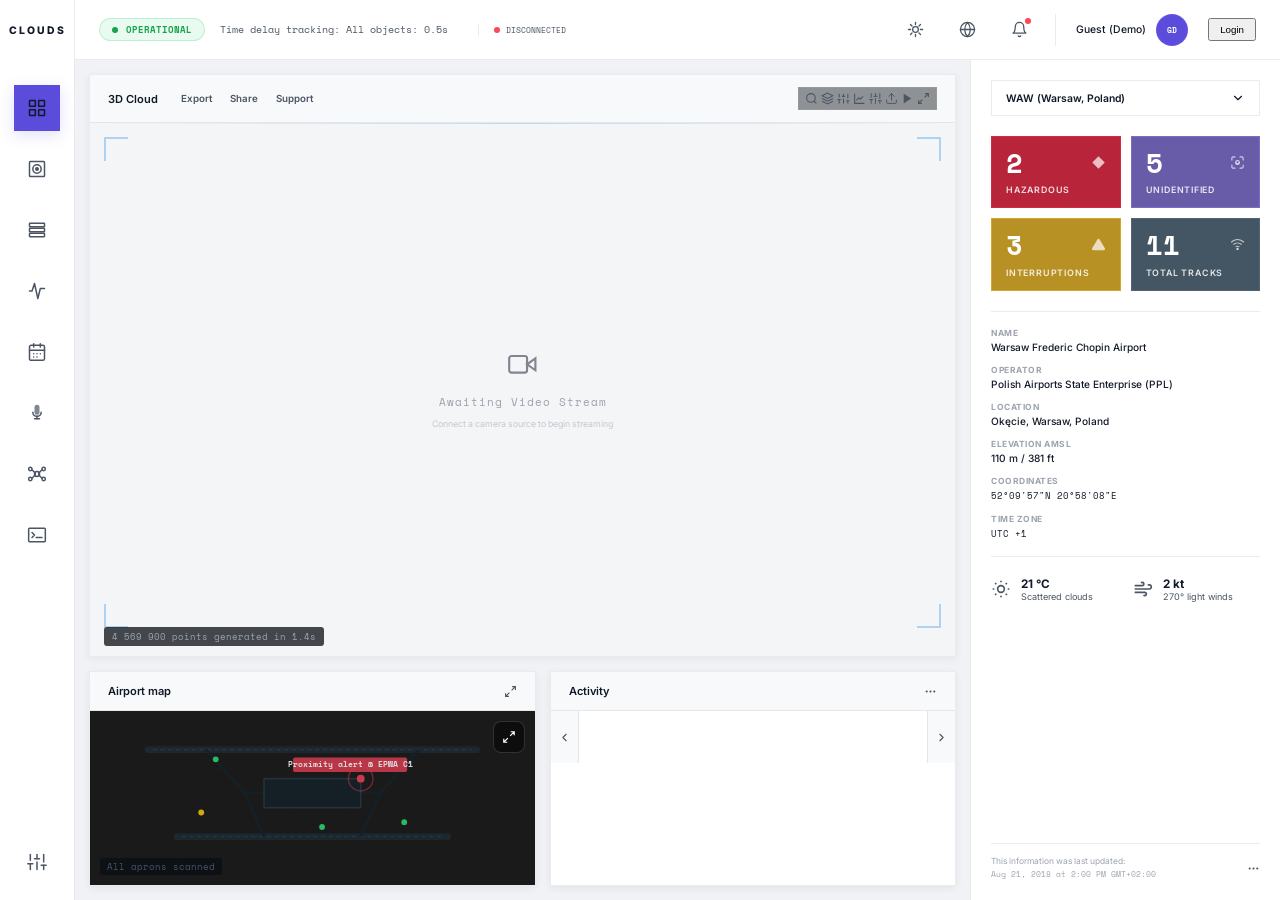
==== commit 3a857be4: "chore: configure .gitignore, untrack env and pycache, integrate OpenClaw gateway & voice agent UI up" ====
--- a/frontend/index.html
+++ b/frontend/index.html
@@ -57,7 +57,11 @@
         <path d="M18 8A6 6 0 0 0 6 8c0 7-3 9-3 9h18s-3-2-3-9"/>
         <path d="M13.73 21a2 2 0 0 1-3.46 0"/>
       </symbol>
-      <!-- Chevron down -->
+      <!-- Terminal / Debug -->
+      <symbol id="ico-terminal" viewBox="0 0 24 24" fill="none" stroke="currentColor" stroke-width="1.8" stroke-linecap="round" stroke-linejoin="round">
+        <rect x="2" y="4" width="20" height="16" rx="1"/>
+        <path d="M6 9l3 3-3 3M11 15h7"/>
+      </symbol>
       <symbol id="ico-chevron-down" viewBox="0 0 24 24" fill="none" stroke="currentColor" stroke-width="2" stroke-linecap="round" stroke-linejoin="round">
         <polyline points="6 9 12 15 18 9"/>
       </symbol>
@@ -88,6 +92,22 @@
       <!-- Expand / Maximize -->
       <symbol id="ico-expand" viewBox="0 0 24 24" fill="none" stroke="currentColor" stroke-width="2">
         <path d="M15 3h6v6M9 21H3v-6M21 3l-7 7M3 21l7-7"/>
+      </symbol>
+      <!-- Compress / exit fullscreen -->
+      <symbol id="ico-compress" viewBox="0 0 24 24" fill="none" stroke="currentColor" stroke-width="2">
+        <path d="M4 14h6v6M14 4h6v6M10 14L3 21M21 3l-7 7"/>
+      </symbol>
+      <!-- Sun (light mode) -->
+      <symbol id="ico-sun" viewBox="0 0 24 24" fill="none" stroke="currentColor" stroke-width="1.8" stroke-linecap="round">
+        <circle cx="12" cy="12" r="4"/>
+        <line x1="12" y1="2" x2="12" y2="5"/><line x1="12" y1="19" x2="12" y2="22"/>
+        <line x1="2" y1="12" x2="5" y2="12"/><line x1="19" y1="12" x2="22" y2="12"/>
+        <line x1="4.93" y1="4.93" x2="7.05" y2="7.05"/><line x1="16.95" y1="16.95" x2="19.07" y2="19.07"/>
+        <line x1="4.93" y1="19.07" x2="7.05" y2="16.95"/><line x1="16.95" y1="7.05" x2="19.07" y2="4.93"/>
+      </symbol>
+      <!-- Moon (dark mode) -->
+      <symbol id="ico-moon" viewBox="0 0 24 24" fill="none" stroke="currentColor" stroke-width="1.8" stroke-linecap="round" stroke-linejoin="round">
+        <path d="M21 12.79A9 9 0 1 1 11.21 3 7 7 0 0 0 21 12.79z"/>
       </symbol>
       <!-- Diamond (hazardous) -->
       <symbol id="ico-diamond" viewBox="0 0 24 24" fill="currentColor">
@@ -229,6 +249,24 @@
       <symbol id="ico-danger" viewBox="0 0 24 24" fill="currentColor">
         <path d="M10.29 3.86L1.82 18a2 2 0 001.71 3h16.94a2 2 0 001.71-3L13.71 3.86a2 2 0 00-3.42 0z"/>
       </symbol>
+      <!-- Upload -->
+      <symbol id="ico-upload" viewBox="0 0 24 24" fill="none" stroke="currentColor" stroke-width="1.8" stroke-linecap="round" stroke-linejoin="round">
+        <path d="M21 15v4a2 2 0 0 1-2 2H5a2 2 0 0 1-2-2v-4"/>
+        <polyline points="17 8 12 3 7 8"/>
+        <line x1="12" y1="3" x2="12" y2="15"/>
+      </symbol>
+      <!-- Play -->
+      <symbol id="ico-play" viewBox="0 0 24 24" fill="none" stroke="currentColor" stroke-width="1.8" stroke-linecap="round" stroke-linejoin="round">
+        <polygon points="5 3 19 12 5 21 5 3" fill="currentColor" stroke="none"/>
+      </symbol>
+      <!-- Chevron left -->
+      <symbol id="ico-chevron-left" viewBox="0 0 24 24" fill="none" stroke="currentColor" stroke-width="2" stroke-linecap="round" stroke-linejoin="round">
+        <polyline points="15 18 9 12 15 6"/>
+      </symbol>
+      <!-- Chevron right -->
+      <symbol id="ico-chevron-right" viewBox="0 0 24 24" fill="none" stroke="currentColor" stroke-width="2" stroke-linecap="round" stroke-linejoin="round">
+        <polyline points="9 18 15 12 9 6"/>
+      </symbol>
       <!-- Walkie talkie -->
       <symbol id="ico-walkie" viewBox="0 0 24 24" fill="none" stroke="currentColor" stroke-width="1.8" stroke-linecap="round">
         <rect x="7" y="5" width="10" height="16" rx="2"/>
@@ -244,20 +282,20 @@
     <div class="sidebar-logo">CLOUDS</div>
     
     <nav class="nav-menu">
+      <div class="nav-item active" id="nav-btn-dashboard" data-tooltip="3D Cloud Dashboard">
+        <svg class="sidebar-icon"><use href="#ico-grid"/></svg>
+      </div>
       <div class="nav-item" id="nav-btn-camera" data-tooltip="Tactical Camera Grid">
         <svg class="sidebar-icon"><use href="#ico-camera"/></svg>
         <span id="nav-pending-count" class="nav-badge" style="display:none;">0</span>
       </div>
-      <div class="nav-item active" id="nav-btn-dashboard" data-tooltip="3D Cloud Dashboard">
-        <svg class="sidebar-icon"><use href="#ico-grid"/></svg>
-      </div>
       <div class="nav-item" id="nav-btn-ledger" data-tooltip="Incident Ledger &amp; Search">
         <svg class="sidebar-icon"><use href="#ico-ledger"/></svg>
       </div>
       <div class="nav-item" id="nav-btn-rf" data-tooltip="RF Spatial Sensing">
         <svg class="sidebar-icon"><use href="#ico-rf"/></svg>
       </div>
-      <div class="nav-item" id="nav-btn-farm-calendar" data-tooltip="Farm Calendar">
+      <div class="nav-item" id="nav-btn-farm-calendar" data-tooltip="Security Calendar">
         <svg class="sidebar-icon"><use href="#ico-calendar"/></svg>
       </div>
       <div class="nav-item" id="nav-btn-farm-agent" data-tooltip="Voice Agent">
@@ -265,6 +303,9 @@
       </div>
       <div class="nav-item" id="nav-btn-farm-graph" data-tooltip="Knowledge Graph">
         <svg class="sidebar-icon"><use href="#ico-kgraph"/></svg>
+      </div>
+      <div class="nav-item" id="nav-btn-debug" data-tooltip="Debug Console">
+        <svg class="sidebar-icon"><use href="#ico-terminal"/></svg>
       </div>
     </nav>
 
@@ -292,6 +333,12 @@
     </div>
 
     <div class="header-right">
+      <!-- Theme Toggle -->
+      <button class="header-icon-btn theme-toggle-btn" id="btn-theme-toggle" title="Toggle light/dark mode">
+        <svg class="hdr-ico ico-sun"><use href="#ico-sun"/></svg>
+        <svg class="hdr-ico ico-moon"><use href="#ico-moon"/></svg>
+      </button>
+
       <!-- Verify Audit Trigger (Globe SVG) -->
       <button class="header-icon-btn" id="btn-verify-audit" title="Verify Audit Logs">
         <svg class="hdr-ico"><use href="#ico-globe"/></svg>
@@ -348,6 +395,13 @@
                   <button class="card-action-icon" title="Filters">
                     <svg class="toolbar-ico"><use href="#ico-bio"/></svg>
                   </button>
+                  <button class="card-action-icon" id="btn-cloud-upload" title="Upload CCTV video">
+                    <svg class="toolbar-ico"><use href="#ico-upload"/></svg>
+                  </button>
+                  <button class="card-action-icon" id="btn-cloud-play" title="Play loaded video">
+                    <svg class="toolbar-ico"><use href="#ico-play"/></svg>
+                  </button>
+                  <input type="file" id="cloud-video-input" accept="video/*" hidden>
                   <button class="card-action-icon" title="Maximize">
                     <svg class="toolbar-ico"><use href="#ico-expand"/></svg>
                   </button>
@@ -392,18 +446,21 @@
           <div class="dashboard-bottom-row">
             
             <!-- Airport Map Card -->
-            <div class="panel-card">
+            <div class="panel-card" id="airport-map-card">
               <div class="card-header">
                 <div class="card-title">Airport map</div>
                 <div class="card-actions">
-                  <button class="card-action-icon">
-                    <svg class="toolbar-ico"><use href="#ico-more"/></svg>
+                  <button class="card-action-icon" id="btn-map-fullscreen" title="Fullscreen map">
+                    <svg class="toolbar-ico"><use href="#ico-expand"/></svg>
                   </button>
                 </div>
               </div>
-              <div class="card-body" style="padding: 0; position: relative;">
+              <div class="card-body map-card-body" id="map-card-body" style="padding: 0; position: relative;">
+                <button class="map-fullscreen-btn" id="btn-map-fullscreen-overlay" title="Fullscreen map" onclick="document.getElementById('btn-map-fullscreen').click()">
+                  <svg><use href="#ico-expand"/></svg>
+                </button>
                 <div id="leaflet-map"></div>
-                <div class="map-fallback-container" id="map-offline-fallback" style="display:none; width:100%; height:100%; position:relative; background:#0b141a;">
+                <div class="map-fallback-container" id="map-offline-fallback" style="display:none; width:100%; height:100%; position:relative; background:#1a1a1a;">
                   <svg viewBox="0 0 400 180" style="width:100%; height:100%; display:block; opacity:0.85;">
                     <defs><pattern id="grid-pattern" width="20" height="20" patternUnits="userSpaceOnUse"><path d="M 20 0 L 0 0 0 20" fill="none" stroke="rgba(255,255,255,0.015)" stroke-width="1"/></pattern></defs>
                     <rect width="100%" height="100%" fill="url(#grid-pattern)"/>
@@ -433,63 +490,15 @@
                   </button>
                 </div>
               </div>
-              <div class="card-body" style="padding: 0;">
-                <div class="activity-list" id="dashboard-activity-list">
-                  <!-- Fallback static items — replaced dynamically by app.js -->
-                  <div class="activity-item">
-                    <div class="activity-item-left">
-                      <span class="activity-icon-wrap hazardous">
-                        <svg class="act-ico" style="color:#f15b6c;"><use href="#ico-diamond"/></svg>
-                      </span>
-                      <span class="activity-text">Unauthorized Vehicle Access at <strong>CAM-03</strong></span>
-                    </div>
-                    <span class="activity-time">3 hours ago</span>
-                  </div>
-                  <div class="activity-item">
-                    <div class="activity-item-left">
-                      <span class="activity-icon-wrap interruption">
-                        <svg class="act-ico" style="color:#f1c40f;"><use href="#ico-warning"/></svg>
-                      </span>
-                      <span class="activity-text">Perimeter Fence Damage at <strong>CAM-04</strong></span>
-                    </div>
-                    <span class="activity-time">16/08/2025</span>
-                  </div>
-                  <div class="activity-item">
-                    <div class="activity-item-left">
-                      <span class="activity-icon-wrap info">
-                        <svg class="act-ico" style="color:#a29bfe;"><use href="#ico-circle"/></svg>
-                      </span>
-                      <span class="activity-text">Unauthorized Vehicle Access at <strong>CAM-02</strong></span>
-                    </div>
-                    <span class="activity-time">15/08/2025</span>
-                  </div>
-                  <div class="activity-item">
-                    <div class="activity-item-left">
-                      <span class="activity-icon-wrap interruption">
-                        <svg class="act-ico" style="color:#f1c40f;"><use href="#ico-warning"/></svg>
-                      </span>
-                      <span class="activity-text">Tailgating — Unauthorized Entry detected on <strong>CAM-01</strong></span>
-                    </div>
-                    <span class="activity-time">14/08/2025</span>
-                  </div>
-                  <div class="activity-item">
-                    <div class="activity-item-left">
-                      <span class="activity-icon-wrap info">
-                        <svg class="act-ico" style="color:#a29bfe;"><use href="#ico-circle"/></svg>
-                      </span>
-                      <span class="activity-text">Abandoned Object at <strong>CAM-02</strong></span>
-                    </div>
-                    <span class="activity-time">14/08/2025</span>
-                  </div>
-                  <div class="activity-item">
-                    <div class="activity-item-left">
-                      <span class="activity-icon-wrap hazardous">
-                        <svg class="act-ico" style="color:#f15b6c;"><use href="#ico-diamond"/></svg>
-                      </span>
-                      <span class="activity-text">Perimeter intrusion detected on <strong>CAM-01</strong></span>
-                    </div>
-                    <span class="activity-time">13/08/2025</span>
-                  </div>
+              <div class="card-body activity-card-body" style="padding: 0;">
+                <div class="activity-scroll-wrap">
+                  <button class="activity-scroll-btn" id="activity-scroll-prev" title="Previous" aria-label="Previous">
+                    <svg class="toolbar-ico"><use href="#ico-chevron-left"/></svg>
+                  </button>
+                  <div class="activity-list activity-list-horizontal" id="dashboard-activity-list"></div>
+                  <button class="activity-scroll-btn" id="activity-scroll-next" title="Next" aria-label="Next">
+                    <svg class="toolbar-ico"><use href="#ico-chevron-right"/></svg>
+                  </button>
                 </div>
               </div>
             </div>
@@ -614,7 +623,14 @@
             <svg style="width:18px;height:18px;color:var(--text-secondary);"><use href="#ico-tower"/></svg>
             <h2 style="font-size:1.1rem;font-weight:600;text-transform:uppercase;letter-spacing:1px;">Live Tactical Camera Grid</h2>
           </div>
-          <div style="display:flex;gap:10px;">
+          <div style="display:flex;gap:10px;align-items:center;">
+            <button class="hitl-btn" id="btn-grid-upload" title="Upload CCTV video" style="background:rgba(255,255,255,0.05);border:1px solid var(--border-color);color:var(--text-primary);padding:6px 12px;">
+              <svg style="width:13px;height:13px;display:inline;vertical-align:middle;margin-right:4px;"><use href="#ico-upload"/></svg> Upload Video
+            </button>
+            <button class="hitl-btn" id="btn-grid-play" title="Play loaded video" style="background:rgba(255,255,255,0.05);border:1px solid var(--border-color);color:var(--text-primary);padding:6px 12px;">
+              <svg style="width:13px;height:13px;display:inline;vertical-align:middle;margin-right:4px;"><use href="#ico-play"/></svg> Play Loaded
+            </button>
+            <input type="file" id="grid-video-input" accept="video/*" hidden>
             <button class="hitl-btn" id="btn-trigger-incident" style="background:rgba(241,91,108,0.1);border:1px solid rgba(241,91,108,0.3);color:var(--color-hazardous);padding:6px 12px;">
               <svg style="width:13px;height:13px;display:inline;vertical-align:middle;margin-right:4px;"><use href="#ico-danger"/></svg> Inject Random Threat
             </button>
@@ -825,6 +841,19 @@
             </div>
 
             <div id="search-results-grid"></div>
+          </div>
+        </div>
+
+        <!-- Analysis Activity Cards (full-width, above heatmap) -->
+        <div class="panel-card ledger-activity-panel">
+          <div class="card-header">
+            <div class="card-title">
+              <svg style="width:14px;height:14px;color:var(--color-accent);"><use href="#ico-chip"/></svg>
+              Backend Analysis Results
+            </div>
+          </div>
+          <div class="card-body" style="padding:0;">
+            <div class="ledger-activity-list" id="ledger-activity-list"></div>
           </div>
         </div>
 
@@ -982,62 +1011,99 @@
       </div>
     </section>
 
-    <!-- ── SECTION: FARM CALENDAR ─────────────────────────────────── -->
-    <section class="view-section" id="view-farm-calendar" style="background:#0a0a0a;padding:40px 20px;min-height:100vh;display:none;flex-direction:column;align-items:center;justify-content:flex-start;">
+    <!-- ── SECTION: DEBUG CONSOLE ───────────────────────────────────── -->
+    <section class="view-section" id="view-debug">
+      <div class="debug-console-container">
+        <div class="panel-card">
+          <div class="card-header">
+            <div class="card-title">
+              <svg style="width:14px;height:14px;"><use href="#ico-terminal"/></svg>
+              System Diagnostics
+            </div>
+            <div style="display:flex;gap:8px;">
+              <button class="action-btn" id="debug-btn-refresh" type="button">Refresh</button>
+              <button class="action-btn" id="debug-btn-clear" type="button" style="background:var(--bg-input);">Clear Logs</button>
+            </div>
+          </div>
+          <div class="card-body">
+            <div id="debug-status-grid" class="debug-status-grid"></div>
+          </div>
+        </div>
+        <div class="panel-card debug-log-panel">
+          <div class="card-header">
+            <div class="card-title">Live Log Stream</div>
+          </div>
+          <div class="card-body" style="padding:0;">
+            <div id="debug-log-stream" class="debug-log-stream"></div>
+          </div>
+        </div>
+      </div>
+    </section>
+
+    <!-- ── SECTION: SECURITY CALENDAR ─────────────────────────────── -->
+    <section class="view-section theme-page" id="view-farm-calendar">
       <style>
+        @import url('https://fonts.googleapis.com/css2?family=Bitter:wght@800&display=swap');
         #view-farm-calendar.active{display:flex!important;}
         .fc-container{display:flex;flex-direction:column;align-items:center;gap:24px;width:100%;max-width:544px;}
-        .fc-nav-row{width:100%;display:flex;align-items:center;justify-content:center;position:relative;}
+        .fc-page-title{font-family:'Bitter',serif;font-weight:800;font-size:28px;color:var(--text-primary);margin-bottom:4px;letter-spacing:-.3px;}
+        .fc-page-sub{font-size:12px;color:var(--text-muted);letter-spacing:.06em;text-transform:uppercase;margin-bottom:8px;}
+        .fc-nav-btn{background:var(--bg-card);border:1px solid var(--border-color);border-radius:10px;width:36px;height:36px;cursor:pointer;display:flex;align-items:center;justify-content:center;transition:background .15s;flex-shrink:0;}
+        .fc-nav-btn:hover{background:var(--bg-input);}
+        .fc-nav-month{font-size:17px;font-weight:600;color:var(--text-primary);letter-spacing:.01em;min-width:190px;text-align:center;}
+        .fc-today-btn{background:var(--bg-card);border:1px solid var(--border-color);border-radius:10px;padding:7px 14px;color:var(--text-secondary);font-size:13px;font-family:inherit;cursor:pointer;transition:background .15s,color .15s;white-space:nowrap;}
+        .fc-today-btn:hover{background:var(--bg-input);color:var(--text-primary);}
+        .fc-col-header{height:34px;display:flex;align-items:center;justify-content:center;font-size:11px;font-weight:600;color:var(--text-muted);letter-spacing:.08em;text-transform:uppercase;}
+        .fc-day-cell{position:relative;aspect-ratio:1/1;min-width:0;background:var(--bg-card);border:1px solid var(--border-color);border-radius:14px;display:flex;flex-direction:column;align-items:center;justify-content:space-between;padding:8px 6px 7px;cursor:pointer;transition:background .12s,transform .1s;outline:none;-webkit-tap-highlight-color:transparent;overflow:hidden;}
+        .fc-day-cell:hover{background:var(--bg-input);transform:scale(1.03);}
+        .fc-day-cell:active{transform:scale(.97);}
+        .fc-day-cell.fc-empty{background:transparent;border-color:transparent;cursor:default;pointer-events:none;}
+        .fc-day-cell.fc-today{background:var(--bg-input);}
+        .fc-day-cell.fc-today::after{content:'';position:absolute;inset:0;border-radius:14px;border:1.5px solid var(--color-accent);pointer-events:none;}
+        .fc-day-cell.fc-selected{background:var(--bg-input);}
+        .fc-day-cell.fc-selected::after{content:'';position:absolute;inset:0;border-radius:14px;border:1.5px solid var(--text-secondary);pointer-events:none;}
+        .fc-day-num{font-size:15px;font-weight:500;color:var(--text-secondary);line-height:1;text-align:center;flex-shrink:0;}
+        .fc-day-cell.fc-today .fc-day-num{font-weight:700;color:var(--text-primary);}
+        .fc-day-cell.fc-other-month{background:transparent;border-color:transparent;pointer-events:none;}
+        .fc-day-cell.fc-other-month .fc-day-num{color:var(--text-muted);opacity:.4;}
+        .fc-legend-item{display:flex;align-items:center;gap:6px;font-size:12px;color:var(--text-muted);}
+        .fc-modal-overlay{display:none;position:fixed;inset:0;background:rgba(0,0,0,.55);z-index:500;align-items:center;justify-content:center;backdrop-filter:blur(6px);}
+        .fc-modal{background:var(--bg-card);border-radius:20px;border:1px solid var(--border-color);padding:24px;width:300px;max-width:90vw;position:relative;animation:fcPop .18s ease;}
+        .fc-modal-close{position:absolute;top:14px;right:14px;background:var(--bg-input);border:none;border-radius:50%;width:28px;height:28px;color:var(--text-muted);font-size:16px;cursor:pointer;display:flex;align-items:center;justify-content:center;transition:background .12s,color .12s;line-height:1;}
+        .fc-modal-close:hover{background:var(--border-color);color:var(--text-primary);}
+        .fc-modal-date{font-size:13px;color:var(--text-muted);margin-bottom:4px;font-weight:500;letter-spacing:.04em;text-transform:uppercase;}
+        .fc-modal-day-num{font-size:36px;font-weight:700;color:var(--text-primary);line-height:1;margin-bottom:16px;}
+        .fc-modal-sub-item{display:flex;align-items:center;gap:12px;background:var(--bg-input);border-radius:12px;padding:10px 12px;}
+        .fc-modal-sub-name{font-size:14px;font-weight:600;color:var(--text-primary);white-space:nowrap;overflow:hidden;text-overflow:ellipsis;}
+        .fc-modal-sub-desc{font-size:12px;color:var(--text-muted);margin-top:1px;}
+        .fc-modal-empty{color:var(--text-muted);font-size:14px;text-align:center;padding:20px 0 4px;}
+        .fc-analysis-label{font-size:10px;color:var(--color-interruptions);letter-spacing:.8px;text-transform:uppercase;margin:16px 0 8px;font-weight:600;}
+        .fc-analysis-text{font-size:12px;color:var(--text-secondary);line-height:1.6;margin-bottom:14px;}
+        .fc-metric-val{font-size:18px;font-weight:700;color:var(--text-primary);display:block;}
+        .fc-metric-lbl{font-size:9px;color:var(--text-muted);text-transform:uppercase;letter-spacing:.4px;}
+        .fc-nav-row{width:100%;display:flex;align-items:center;justify-content:center;}
         .fc-nav{display:flex;align-items:center;gap:16px;}
-        .fc-nav-btn{background:#1c1c1c;border:none;border-radius:10px;width:36px;height:36px;cursor:pointer;display:flex;align-items:center;justify-content:center;transition:background .15s;flex-shrink:0;}
-        .fc-nav-btn:hover{background:#2c2c2c;}
-        .fc-nav-month{font-size:17px;font-weight:600;color:#fff;letter-spacing:.01em;min-width:190px;text-align:center;}
-        .fc-today-btn{background:#1c1c1c;border:none;border-radius:10px;padding:7px 14px;color:#8a8a8a;font-size:13px;font-family:inherit;cursor:pointer;transition:background .15s,color .15s;white-space:nowrap;}
-        .fc-today-btn:hover{background:#2c2c2c;color:#fff;}
         .fc-cal-wrap{width:100%;}
         .fc-cal-headers{display:grid;grid-template-columns:repeat(7,1fr);gap:5px;margin-bottom:5px;}
-        .fc-col-header{height:34px;display:flex;align-items:center;justify-content:center;font-size:11px;font-weight:600;color:#555;letter-spacing:.08em;text-transform:uppercase;}
         .fc-cal-grid{display:grid;grid-template-columns:repeat(7,1fr);gap:5px;}
-        .fc-day-cell{position:relative;aspect-ratio:1/1;min-width:0;background:#1c1c1c;border-radius:14px;display:flex;flex-direction:column;align-items:center;justify-content:space-between;padding:8px 6px 7px;border:none;cursor:pointer;transition:background .12s,transform .1s;outline:none;-webkit-tap-highlight-color:transparent;overflow:hidden;}
-        .fc-day-cell:hover{background:#272727;transform:scale(1.03);}
-        .fc-day-cell:active{transform:scale(.97);background:#303030;}
-        .fc-day-cell.fc-empty{background:transparent;cursor:default;pointer-events:none;}
-        .fc-day-cell.fc-today{background:#262626;}
-        .fc-day-cell.fc-today::after{content:'';position:absolute;inset:0;border-radius:14px;border:1.5px solid #444;pointer-events:none;}
-        .fc-day-cell.fc-selected{background:#2a2a2a;}
-        .fc-day-cell.fc-selected::after{content:'';position:absolute;inset:0;border-radius:14px;border:1.5px solid #666;pointer-events:none;}
         .fc-day-icon-wrap{width:36px;height:36px;flex-shrink:0;display:flex;align-items:center;justify-content:center;border-radius:9px;overflow:hidden;}
-        .fc-day-icon-wrap svg{display:block;width:36px;height:36px;}
         .fc-day-icon-spacer{width:36px;height:36px;flex-shrink:0;}
-        .fc-day-num{font-size:15px;font-weight:500;color:#c8c8c8;line-height:1;text-align:center;flex-shrink:0;}
-        .fc-day-cell.fc-today .fc-day-num{font-weight:700;color:#fff;}
-        .fc-day-cell.fc-other-month{background:transparent;pointer-events:none;}
-        .fc-day-cell.fc-other-month .fc-day-num{color:#333;}
-        .fc-day-cell.fc-other-month .fc-day-icon-wrap{opacity:0;}
-        .fc-day-dot{position:absolute;top:6px;right:6px;width:6px;height:6px;border-radius:50%;flex-shrink:0;}
-        .fc-dot-red{background:#e5392d;}.fc-dot-teal{background:#2dbba0;}.fc-dot-pink{background:#e03f8e;}.fc-dot-blue{background:#4a9eff;}.fc-dot-amber{background:#f5a623;}
+        .fc-day-dot{position:absolute;top:6px;right:6px;width:6px;height:6px;border-radius:50%;}
+        .fc-dot-red,.sc-dot-red{background:#e5392d;}.fc-dot-teal,.sc-dot-teal{background:#2dbba0;}.fc-dot-pink,.sc-dot-pink{background:#e03f8e;}.fc-dot-blue,.sc-dot-blue{background:#4a9eff;}.fc-dot-amber,.sc-dot-amber{background:#f5a623;}
         .fc-legend-bar{display:flex;gap:14px;flex-wrap:wrap;justify-content:center;}
-        .fc-legend-item{display:flex;align-items:center;gap:6px;font-size:12px;color:#555;}
         .fc-legend-dot{width:7px;height:7px;border-radius:50%;flex-shrink:0;}
-        .fc-modal-overlay{display:none;position:fixed;inset:0;background:rgba(0,0,0,.7);z-index:500;align-items:center;justify-content:center;backdrop-filter:blur(6px);}
         .fc-modal-overlay.open{display:flex;}
-        .fc-modal{background:#1a1a1a;border-radius:20px;border:1px solid #2e2e2e;padding:24px;width:300px;max-width:90vw;position:relative;animation:fcPop .18s ease;}
+        .fc-modal-subs{display:flex;flex-direction:column;gap:10px;}
+        .fc-modal-sub-icon{width:36px;height:36px;border-radius:8px;overflow:hidden;flex-shrink:0;display:flex;align-items:center;justify-content:center;}
+        .fc-modal-sub-info{flex:1;min-width:0;}
+        .fc-analysis-metrics{display:grid;grid-template-columns:repeat(3,1fr);gap:8px;border-top:1px dotted var(--border-color);padding-top:14px;}
+        .fc-metric{text-align:center;}
         @keyframes fcPop{from{transform:scale(.92);opacity:0}to{transform:scale(1);opacity:1}}
-        .fc-modal-close{position:absolute;top:14px;right:14px;background:#2a2a2a;border:none;border-radius:50%;width:28px;height:28px;color:#888;font-size:16px;cursor:pointer;display:flex;align-items:center;justify-content:center;transition:background .12s,color .12s;line-height:1;}
-        .fc-modal-close:hover{background:#333;color:#fff;}
-        .fc-modal-date{font-size:13px;color:#666;margin-bottom:4px;font-weight:500;letter-spacing:.04em;text-transform:uppercase;}
-        .fc-modal-day-num{font-size:36px;font-weight:700;color:#fff;line-height:1;margin-bottom:16px;}
-        .fc-modal-subs{display:flex;flex-direction:column;gap:10px;}
-        .fc-modal-sub-item{display:flex;align-items:center;gap:12px;background:#222;border-radius:12px;padding:10px 12px;}
-        .fc-modal-sub-icon{width:36px;height:36px;border-radius:8px;overflow:hidden;flex-shrink:0;display:flex;align-items:center;justify-content:center;}
-        .fc-modal-sub-icon svg{display:block;width:36px;height:36px;}
-        .fc-modal-sub-info{flex:1;min-width:0;}
-        .fc-modal-sub-name{font-size:14px;font-weight:600;color:#e0e0e0;white-space:nowrap;overflow:hidden;text-overflow:ellipsis;}
-        .fc-modal-sub-desc{font-size:12px;color:#666;margin-top:1px;}
-        .fc-modal-empty{color:#444;font-size:14px;text-align:center;padding:20px 0 4px;}
       </style>
 
       <div class="fc-container">
+        <div class="fc-page-title">Security Calendar</div>
+        <div class="fc-page-sub">Daily SOC analysis &amp; event overlays</div>
         <div class="fc-nav-row">
           <div class="fc-nav">
             <button class="fc-nav-btn" id="fcPrevBtn" aria-label="Previous month">
@@ -1069,106 +1135,176 @@
           <div class="fc-modal-date" id="fcModalDate"></div>
           <div class="fc-modal-day-num" id="fcModalDayNum"></div>
           <div class="fc-modal-subs" id="fcModalSubs"></div>
+          <div id="fcModalAnalysis" style="display:none;"></div>
         </div>
       </div>
     </section>
 
     <!-- ── SECTION: VOICE AGENT ───────────────────────────────────── -->
-    <section class="view-section" id="view-farm-agent" style="display:none;background:#0a0a0a;min-height:100vh;align-items:center;justify-content:center;">
-      <style>#view-farm-agent.active{display:flex!important;}</style>
-      <div class="agent-panel" style="position:relative;animation:none;">
-        <div class="agent-header">
-          <div class="orb-wrap" id="orb2">
-            <svg class="orb-icon" viewBox="0 0 24 24" fill="none">
-              <path d="M12 14a3 3 0 0 0 3-3V5a3 3 0 0 0-6 0v6a3 3 0 0 0 3 3z" fill="#fff"/>
-              <path d="M17 11a5 5 0 0 1-10 0" stroke="#fff" stroke-width="1.6" stroke-linecap="round" fill="none"/>
-              <path d="M12 16v3" stroke="#fff" stroke-width="1.6" stroke-linecap="round"/>
-            </svg>
-          </div>
-          <div class="agent-name">Voice Assistant</div>
-          <div class="status" id="st2">Tap orb or press Start call</div>
-        </div>
-        <div class="agent-controls">
-          <button class="ctrl-btn call" id="bCall2">
+    <section class="view-section theme-page" id="view-farm-agent">
+      <style>
+        #view-farm-agent.active{display:flex!important;}
+        #view-farm-agent{flex-direction:column;align-items:center;justify-content:center;position:relative;overflow:hidden;background:var(--bg-main);}
+        .va-canvas-wrap{position:absolute;inset:0;width:100%;height:100%;}
+        #vaCanvas{display:block;width:100%;height:100%;}
+        .va-ui-layer{position:relative;z-index:2;display:flex;flex-direction:column;align-items:center;justify-content:flex-end;width:100%;height:100%;padding:0 0 48px;pointer-events:none;}
+        .va-ui-layer>*{pointer-events:auto;}
+        .va-top-bar{position:absolute;top:0;left:0;right:0;display:flex;justify-content:space-between;align-items:center;padding:20px 28px;background:linear-gradient(to bottom,var(--bg-main),transparent);pointer-events:none;}
+        .va-top-bar>*{pointer-events:auto;}
+        .va-title{font-family:'Bitter',serif;font-weight:800;font-size:22px;color:var(--text-primary);letter-spacing:-.3px;}
+        .va-subtitle{font-size:11px;color:var(--text-muted);letter-spacing:.08em;text-transform:uppercase;margin-top:2px;}
+        .va-controls-row{display:flex;align-items:center;gap:10px;flex-wrap:wrap;justify-content:center;}
+        .va-orb{width:88px;height:88px;border-radius:50%;background:transparent;border:2px solid rgba(0,255,255,.25);display:flex;align-items:center;justify-content:center;cursor:pointer;position:relative;transition:transform .15s,box-shadow .3s;margin-bottom:16px;box-shadow:0 0 40px rgba(0,255,255,.15),0 0 80px rgba(255,0,255,.08);}
+        .va-orb:hover{transform:scale(1.05);}
+        .va-orb.active{animation:vaOrbPulse 1.8s ease-in-out infinite;border-color:rgba(0,255,255,.6);box-shadow:0 0 60px rgba(0,255,255,.35),0 0 100px rgba(255,0,255,.2);}
+        @keyframes vaOrbPulse{0%,100%{box-shadow:0 0 40px rgba(0,255,255,.2),0 0 80px rgba(255,0,255,.1)}50%{box-shadow:0 0 70px rgba(0,255,255,.45),0 0 120px rgba(255,0,255,.25)}}
+        .va-orb svg{position:relative;z-index:1;width:32px;height:32px;color:#00ffff;}
+        .va-btn{display:flex;align-items:center;gap:6px;background:var(--bg-card);backdrop-filter:blur(12px);border:1px solid var(--border-color);border-radius:14px;padding:11px 18px;color:var(--text-primary);font-size:13px;font-family:inherit;font-weight:500;cursor:pointer;transition:background .12s,border-color .12s;white-space:nowrap;}
+        .va-btn:hover{background:var(--bg-input);border-color:var(--border-hover);}
+        .va-btn:disabled{opacity:.5;cursor:default;}
+        .va-btn.call{background:rgba(31,94,60,.85);border-color:rgba(46,213,115,.3);color:#cdf5dd;}
+        .va-btn.end{background:rgba(94,31,31,.85);border-color:rgba(241,91,108,.3);color:#ffd9d9;}
+        .va-btn.mute.on{background:rgba(94,74,31,.85);color:#ffe9c2;}
+        .va-btn.chat.on{background:rgba(31,58,94,.85);color:#cfe4ff;}
+        .va-status{font-size:12px;color:var(--text-secondary);text-align:center;margin-bottom:12px;min-height:18px;}
+        .va-status.err{color:var(--color-hazardous);}
+        .va-chat{position:absolute;right:24px;bottom:120px;width:320px;max-height:400px;background:var(--bg-card);backdrop-filter:blur(16px);border:1px solid var(--border-color);border-radius:18px;display:none;flex-direction:column;overflow:hidden;z-index:20;}
+        .va-chat.open{display:flex;}
+        .va-chat-hdr{display:flex;align-items:center;gap:8px;padding:14px 16px;border-bottom:1px solid var(--border-color);font-size:12px;color:var(--text-muted);}
+        .va-chat-dot{width:8px;height:8px;border-radius:50%;background:var(--text-muted);}
+        .va-chat-msgs{flex:1;overflow-y:auto;padding:12px 16px;display:flex;flex-direction:column;gap:8px;max-height:280px;}
+        .va-chat-msgs .msg{padding:8px 12px;border-radius:12px;font-size:13px;line-height:1.4;max-width:85%;}
+        .va-chat-msgs .msg.u{background:rgba(37,99,235,.15);color:var(--text-primary);align-self:flex-end;}
+        .va-chat-msgs .msg.a{background:var(--bg-input);color:var(--text-primary);align-self:flex-start;}
+        .va-chat-msgs .msg.sys{background:transparent;color:var(--text-muted);font-size:11px;align-self:center;}
+        .va-chat-input{display:flex;gap:8px;padding:12px 16px;border-top:1px solid var(--border-color);}
+        .va-chat-input input{flex:1;background:var(--bg-input);border:1px solid var(--border-color);border-radius:10px;padding:8px 12px;color:var(--text-primary);font-size:13px;outline:none;}
+        .va-chat-input button{background:var(--color-accent);border:none;border-radius:10px;width:36px;height:36px;cursor:pointer;display:flex;align-items:center;justify-content:center;}
+      </style>
+
+      <div class="va-canvas-wrap"><canvas id="vaCanvas"></canvas></div>
+
+      <div class="va-top-bar">
+        <div>
+          <div class="va-title">Voice Assistant</div>
+          <div class="va-subtitle">Raven SOC Agent</div>
+        </div>
+      </div>
+
+      <div class="va-ui-layer">
+        <div class="va-orb" id="orb2">
+          <svg viewBox="0 0 24 24" fill="none">
+            <path d="M12 14a3 3 0 0 0 3-3V5a3 3 0 0 0-6 0v6a3 3 0 0 0 3 3z" fill="#00ffff"/>
+            <path d="M17 11a5 5 0 0 1-10 0" stroke="#00ffff" stroke-width="1.6" stroke-linecap="round" fill="none"/>
+            <path d="M12 16v3" stroke="#00ffff" stroke-width="1.6" stroke-linecap="round"/>
+          </svg>
+        </div>
+        <div class="va-status" id="st2">Tap orb or press Start call</div>
+        <div class="va-controls-row">
+          <button class="va-btn call" id="bCall2">
             <svg width="14" height="14" viewBox="0 0 24 24" fill="none"><path d="M6.6 10.8a15.4 15.4 0 0 0 6.6 6.6l2.2-2.2a1 1 0 0 1 1-.25 11.4 11.4 0 0 0 3.6.57 1 1 0 0 1 1 1V20a1 1 0 0 1-1 1A17 17 0 0 1 3 4a1 1 0 0 1 1-1h3.5a1 1 0 0 1 1 1 11.4 11.4 0 0 0 .57 3.6 1 1 0 0 1-.25 1z" fill="#cdf5dd"/></svg>
             Start call
           </button>
-          <button class="ctrl-btn mute" id="bMute2" style="display:none;">
-            <svg width="14" height="14" viewBox="0 0 24 24" fill="none" id="micIco2"><path d="M12 14a3 3 0 0 0 3-3V5a3 3 0 0 0-6 0v6a3 3 0 0 0 3 3zm5-3a5 5 0 0 1-10 0H5a7 7 0 0 0 6 6.93V20H9v2h6v-2h-2v-2.07A7 7 0 0 0 19 11h-2z" fill="#ddd"/></svg>
+          <button class="va-btn mute" id="bMute2" style="display:none;">
+            <svg width="14" height="14" viewBox="0 0 24 24" fill="none"><path d="M12 14a3 3 0 0 0 3-3V5a3 3 0 0 0-6 0v6a3 3 0 0 0 3 3zm5-3a5 5 0 0 1-10 0H5a7 7 0 0 0 6 6.93V20H9v2h6v-2h-2v-2.07A7 7 0 0 0 19 11h-2z" fill="#ddd"/></svg>
             <span id="muteLabel2">Mute</span>
           </button>
-          <button class="ctrl-btn end" id="bEnd2" style="display:none;">
+          <button class="va-btn end" id="bEnd2" style="display:none;">
             <svg width="14" height="14" viewBox="0 0 24 24" fill="none"><path d="M12 9c-2.5 0-4.9.4-7.1 1.2a1 1 0 0 0-.6 1.1l.6 2.9a1 1 0 0 0 1.1.8c1-.13 2-.2 3-.2l.5-2a1 1 0 0 1 .8-.7 9 9 0 0 1 3.4 0 1 1 0 0 1 .8.7l.5 2c1 0 2 .07 3 .2a1 1 0 0 0 1.1-.8l.6-2.9a1 1 0 0 0-.6-1.1A19 19 0 0 0 12 9z" fill="#ffd9d9"/></svg>
             End
           </button>
-          <button class="ctrl-btn chat" id="bChat2">
-            <svg width="14" height="14" viewBox="0 0 24 24" fill="none"><path d="M4 4h16v12H7l-3 3V4z" stroke="#ddd" stroke-width="1.6" fill="none" stroke-linejoin="round"/></svg>
+          <button class="va-btn chat" id="bChat2">
+            <svg width="14" height="14" viewBox="0 0 24 24" fill="none"><path d="M4 4h16v12H7l-3 3V4z" stroke="currentColor" stroke-width="1.6" fill="none" stroke-linejoin="round"/></svg>
             Chat
           </button>
         </div>
-        <div class="agent-divider"></div>
-        <div class="chat-overlay" id="chatOverlay2">
-          <div class="chat-header"><div class="chat-dot" id="cDot2"></div><span>Text chat with the agent</span></div>
-          <div class="chat-msgs" id="cMsgs2"></div>
-          <div class="chat-input-row">
-            <input class="chat-input" id="cIn2" type="text" placeholder="Type a message…" autocomplete="off"/>
-            <button class="chat-send" id="cSend2" aria-label="Send">
-              <svg width="16" height="16" viewBox="0 0 24 24" fill="none"><path d="M3 11l18-8-8 18-2-8-8-2z" fill="#fff"/></svg>
-            </button>
-          </div>
+      </div>
+
+      <div class="va-chat" id="chatOverlay2">
+        <div class="va-chat-hdr"><div class="va-chat-dot" id="cDot2"></div><span>Text chat with the agent</span></div>
+        <div class="va-chat-msgs" id="cMsgs2"></div>
+        <div class="va-chat-input">
+          <input id="cIn2" type="text" placeholder="Type a message…" autocomplete="off"/>
+          <button id="cSend2" aria-label="Send">
+            <svg width="16" height="16" viewBox="0 0 24 24" fill="none"><path d="M3 11l18-8-8 18-2-8-8-2z" fill="#fff"/></svg>
+          </button>
         </div>
       </div>
     </section>
 
     <!-- ── SECTION: KNOWLEDGE GRAPH ──────────────────────────────── -->
-    <section class="view-section" id="view-farm-graph" style="display:none;background:#474749;color:#f3f1ec;min-height:100vh;overflow-y:auto;font-family:'Oswald',sans-serif;">
+    <section class="view-section theme-page" id="view-farm-graph">
       <style>
         #view-farm-graph.active{display:block!important;}
         @import url('https://fonts.googleapis.com/css2?family=Bitter:wght@400;700;800;900&family=Oswald:wght@400;500;600;700&family=JetBrains+Mono:wght@400;500;600&display=swap');
-        .kgraph-header{padding:44px 50px 18px;}
-        .kgraph-bar{width:230px;height:30px;background:#fcaf45;margin-bottom:18px;}
-        .kgraph-title{font-family:'Bitter',serif;font-weight:800;font-size:58px;line-height:1.02;color:#f3f1ec;margin:0 0 16px;letter-spacing:-.5px;}
-        .kgraph-deck{font-size:13.5px;line-height:1.65;color:#cfcdc8;max-width:430px;font-weight:400;letter-spacing:.1px;font-family:'Oswald',sans-serif;}
+        #view-farm-graph{background:var(--bg-main);color:var(--text-primary);overflow-y:auto;font-family:'Oswald',sans-serif;}
+        .kgraph-header{padding:44px 50px 18px;position:relative;}
+        .kgraph-bar{width:230px;height:30px;background:#FDB913;margin-bottom:18px;}
+        .kgraph-title{font-family:'Bitter',serif;font-weight:900;font-size:58px;line-height:1.02;color:var(--text-primary);margin:0 0 16px;letter-spacing:-.5px;}
+        .kgraph-deck{font-size:13.5px;line-height:1.65;color:var(--text-secondary);max-width:430px;font-weight:400;letter-spacing:.1px;font-family:'Oswald',sans-serif;}
+        .kgt-btn{background:var(--bg-card);border:1px solid var(--border-color);border-radius:10px;padding:8px 14px;color:var(--text-primary);font-size:12px;font-family:'JetBrains Mono',monospace;letter-spacing:.3px;cursor:pointer;transition:background .15s,border-color .15s,color .15s;white-space:nowrap;}
+        .kgt-btn:hover{background:var(--bg-input);border-color:var(--border-hover);color:var(--text-primary);}
+        .kgt-btn.active{background:#FDB913;border-color:#FDB913;color:#1a1a1a;font-weight:600;}
+        .kgt-sep{width:1px;height:28px;background:var(--border-color);flex-shrink:0;}
+        .kgt-label{font-size:11px;color:var(--text-muted);font-family:'JetBrains Mono',monospace;letter-spacing:.4px;}
+        .kgt-range{-webkit-appearance:none;appearance:none;width:120px;height:4px;background:var(--bg-input);border-radius:2px;outline:none;cursor:pointer;}
+        .kgraph-hud{background:var(--bg-card);border:1px solid var(--border-color);border-radius:14px;padding:10px 20px;font-family:'JetBrains Mono',monospace;font-size:11px;color:var(--text-muted);letter-spacing:.3px;pointer-events:none;white-space:nowrap;transition:opacity .3s;opacity:1;margin:0 auto;text-align:center;width:fit-content;margin-top:12px;}
+        .kgraph-info-panel{position:fixed;right:0;top:0;bottom:0;width:0;background:var(--bg-card);border-left:1px solid var(--border-color);z-index:450;overflow:hidden;transition:width .3s ease;display:flex;flex-direction:column;font-family:'JetBrains Mono',monospace;}
+        #kg-tooltip{background:var(--bg-card);border:1px solid var(--border-color);color:var(--text-primary);}
+        .kg-stat-section{border-top:2px dotted #9c8350;padding-top:8px;}
+        .kg-stat-num{color:var(--text-primary);}
+        .kg-stat-label{color:var(--text-primary);}
+        .kg-stat-copy{color:var(--text-secondary);}
+        .kg-legend{background:var(--bg-card);border:1px solid var(--border-color);}
+        .kg-map-inset{background:var(--bg-card);border:1px solid var(--border-color);}
+        .kg-fan-line{fill:none;stroke-width:.55;opacity:.55;filter:url(#kg-line-glow);}
+        .kg-fan-line.glow-active{animation:kgLineGlow 2.4s ease-in-out infinite alternate;}
+        @keyframes kgLineGlow{0%{opacity:.35;stroke-width:.45}100%{opacity:.85;stroke-width:.75}}
+        .kg-circ-label{font-family:'JetBrains Mono',monospace;font-size:4.2px;fill:var(--text-muted);letter-spacing:.2px;}
+        .kg-outer-ring{fill:none;stroke:var(--border-color);stroke-width:.6;opacity:.35;}
         .kgraph-toolbar{display:flex;align-items:center;gap:12px;padding:0 50px 16px;flex-wrap:wrap;}
-        .kgt-btn{background:#3a3a3c;border:1px solid #525254;border-radius:10px;padding:8px 14px;color:#e3e1db;font-size:12px;font-family:'JetBrains Mono',monospace;letter-spacing:.3px;cursor:pointer;transition:background .15s,border-color .15s,color .15s;white-space:nowrap;}
-        .kgt-btn:hover{background:#4a4a4c;border-color:#888;color:#fff;}
-        .kgt-btn.active{background:#fcaf45;border-color:#fcaf45;color:#1a1a1a;font-weight:600;}
-        .kgt-sep{width:1px;height:28px;background:#525254;flex-shrink:0;}
-        .kgt-label{font-size:11px;color:#888;font-family:'JetBrains Mono',monospace;letter-spacing:.4px;}
-        .kgt-range{-webkit-appearance:none;appearance:none;width:120px;height:4px;background:#3a3a3c;border-radius:2px;outline:none;cursor:pointer;}
-        .kgt-range::-webkit-slider-thumb{-webkit-appearance:none;width:14px;height:14px;border-radius:50%;background:#fcaf45;cursor:pointer;}
+        .kgt-range::-webkit-slider-thumb{-webkit-appearance:none;width:14px;height:14px;border-radius:50%;background:#FDB913;cursor:pointer;}
         .kgraph-zone{position:relative;width:100%;display:flex;justify-content:center;margin-top:-10px;cursor:crosshair;user-select:none;}
         .kgraph-svg{width:100%;max-width:900px;height:auto;overflow:visible;}
-        .kgraph-hud{background:#141414;border:1px solid #2a2a2a;border-radius:14px;padding:10px 20px;font-family:'JetBrains Mono',monospace;font-size:11px;color:#666;letter-spacing:.3px;pointer-events:none;white-space:nowrap;transition:opacity .3s;opacity:1;margin:0 auto;text-align:center;width:fit-content;margin-top:12px;}
-        .kgraph-hud span{color:#fcaf45;}
-        .kgraph-info-panel{position:fixed;right:0;top:0;bottom:0;width:0;background:#141414;border-left:1px solid #2a2a2a;z-index:450;overflow:hidden;transition:width .3s ease;display:flex;flex-direction:column;font-family:'JetBrains Mono',monospace;}
+        .kgraph-hud span{color:#FDB913;}
         .kgraph-info-panel.open{width:280px;}
         .kgraph-panel-inner{padding:24px 20px;overflow-y:auto;flex:1;}
-        #kg-tooltip{position:fixed;z-index:600;background:#141414;border:1px solid #3a3a3c;border-radius:10px;padding:10px 14px;pointer-events:none;opacity:0;transition:opacity .15s;font-family:'JetBrains Mono',monospace;font-size:11px;color:#e3e1db;box-shadow:0 6px 28px rgba(0,0,0,.6);max-width:200px;}
+        #kg-tooltip{position:fixed;z-index:600;border-radius:10px;padding:10px 14px;pointer-events:none;opacity:0;transition:opacity .15s;font-family:'JetBrains Mono',monospace;font-size:11px;box-shadow:var(--shadow-lg);max-width:200px;}
         #kg-tooltip.show{opacity:1;}
         #kg-tooltip .tt-title{font-weight:600;font-size:12px;margin-bottom:4px;}
-        #kg-tooltip .tt-sub{color:#888;font-size:10px;}
+        #kg-tooltip .tt-sub{color:var(--text-muted);font-size:10px;}
         #kg-tooltip .tt-dot{display:inline-block;width:8px;height:8px;border-radius:50%;margin-right:6px;vertical-align:middle;}
-        .kg-sel-badge{position:fixed;top:24px;right:24px;z-index:500;background:#fcaf45;border-radius:10px;padding:6px 14px;font-family:'JetBrains Mono',monospace;font-size:11px;color:#1a1a1a;font-weight:700;letter-spacing:.3px;display:none;}
+        .kg-sel-badge{position:fixed;top:24px;right:24px;z-index:500;background:#FDB913;border-radius:10px;padding:6px 14px;font-family:'JetBrains Mono',monospace;font-size:11px;color:#1a1a1a;font-weight:700;letter-spacing:.3px;display:none;}
         .kg-sel-badge.show{display:block;}
         .kgraph-stats{margin-top:38px;padding:0 50px 60px;display:grid;grid-template-columns:1.55fr 1.7fr 1.45fr;gap:0;}
-        .kg-stat-section{border-top:2px dotted #9c8350;padding-top:8px;}
-        .kg-stat-section+.kg-stat-section{margin-left:26px;padding-left:26px;border-left:1px solid rgba(255,255,255,.08);}
+        .kg-stat-section+.kg-stat-section{margin-left:26px;padding-left:26px;border-left:1px solid var(--border-color);}
         .kg-stat-section h4{font-family:'Bitter',serif;font-weight:800;font-size:17px;color:#c9a24a;margin:0 0 16px;}
-        .kg-stat-num{font-family:'Bitter',serif;font-weight:800;font-size:34px;line-height:1;color:#f3f1ec;display:block;margin-bottom:2px;}
-        .kg-stat-label{font-family:'Oswald',sans-serif;font-weight:600;font-size:11.5px;text-transform:uppercase;color:#e3e1db;letter-spacing:.2px;margin-bottom:6px;display:block;}
-        .kg-stat-copy{font-size:9.6px;line-height:1.55;color:#a8a6a1;font-family:'Oswald',sans-serif;font-weight:300;}
+        .kg-stat-num{font-family:'Bitter',serif;font-weight:800;font-size:34px;line-height:1;display:block;margin-bottom:2px;}
+        .kg-stat-label{font-family:'Oswald',sans-serif;font-weight:600;font-size:11.5px;text-transform:uppercase;letter-spacing:.2px;margin-bottom:6px;display:block;}
+        .kg-stat-copy{font-size:9.6px;line-height:1.55;font-family:'Oswald',sans-serif;font-weight:300;}
         .kg-stat-cols{display:grid;gap:18px 16px;}
         .kg-cols-2{grid-template-columns:1fr 1fr;}
         .kg-cols-3{grid-template-columns:1fr .9fr .9fr;}
         .kg-cols-4{grid-template-columns:.85fr .7fr;}
         .kg-stat-block{padding-bottom:6px;}
+        .kg-legend{position:absolute;bottom:60px;right:50px;border-radius:12px;padding:16px 18px;font-family:'JetBrains Mono',monospace;font-size:10px;color:var(--text-muted);z-index:10;}
+        .kg-legend h5{font-family:'Bitter',serif;font-weight:800;font-size:12px;color:#c9a24a;margin:0 0 10px;text-transform:uppercase;letter-spacing:.5px;}
+        .kg-legend-item{display:flex;align-items:center;gap:8px;margin-bottom:6px;}
+        .kg-legend-dot{width:10px;height:10px;border-radius:50%;flex-shrink:0;}
+        .kg-map-inset{position:absolute;bottom:60px;left:50px;width:90px;height:90px;border-radius:50%;overflow:hidden;z-index:10;}
+        .kg-map-inset svg{width:100%;height:100%;}
+        .kg-ingest-status{font-size:10px;color:var(--text-muted);margin-left:8px;font-family:'JetBrains Mono',monospace;}
+        @keyframes ambientGlow{0%{opacity:.3}100%{opacity:.6}}
+        @keyframes glowPulse{0%{opacity:.6}100%{opacity:1}}
+        @keyframes rippleOut{0%{r:0;opacity:.8}100%{r:30;opacity:0}}
+        @keyframes nodeGlow{0%,100%{opacity:.7}50%{opacity:1}}
+        @keyframes pipelineFlow{0%{stroke-dashoffset:0}100%{stroke-dashoffset:-32}}
       </style>
 
       <div class="kgraph-header">
         <div class="kgraph-bar"></div>
-        <h1 class="kgraph-title">Mapping<br>the graph</h1>
-        <p class="kgraph-deck">Click nodes, dots, or spokes to illuminate data pathways. Hold Shift to multi-select. Use the toolbar to filter by domain or trigger wave animations across the network.</p>
+        <h1 class="kgraph-title">Mapping<br>the data</h1>
+        <p class="kgraph-deck">The journey of security intelligence from sensor ingestion to the Raven Data Centre. Click nodes to illuminate data pathways. Hold Shift to multi-select.</p>
       </div>
 
       <div class="kgraph-toolbar">
@@ -1178,6 +1314,10 @@
         <button class="kgt-btn" data-kgdomain="atlas" style="color:#81c675;">SCHEMA</button>
         <button class="kgt-btn" data-kgdomain="lhcb" style="color:#fcaf45;">SIGNAL</button>
         <button class="kgt-btn" data-kgdomain="alice" style="color:#14aae1;">STREAM</button>
+        <div class="kgt-sep"></div>
+        <span class="kgt-label">INGEST</span>
+        <button class="kgt-btn" id="kg-btn-ingest" style="color:#81c675;">SYNC n8n</button>
+        <span class="kg-ingest-status" id="kgIngestStatus">Ready</span>
         <div class="kgt-sep"></div>
         <span class="kgt-label">ANIMATE</span>
         <button class="kgt-btn" id="kg-btn-wave">WAVE PULSE</button>
@@ -1226,93 +1366,98 @@
             <line x1="-300" y1="3" x2="-46" y2="3" stroke="#d9dbda" stroke-width="1.2" opacity=".3" stroke-dasharray="6 10" style="animation:pipelineFlow 2.5s linear infinite;animation-delay:.8s"/>
             <line x1="-300" y1="9" x2="-46" y2="9" stroke="#14aae1" stroke-width="1.2" opacity=".4" stroke-dasharray="6 10" style="animation:pipelineFlow 2.5s linear infinite;animation-delay:1.2s"/>
           </g>
-          <g class="kg-link-layer" id="kgLinkLayer">
-            <line x1="-21.60" y1="-40.62" x2="-45.07" y2="-84.76" stroke="#81c675" stroke-width="1.1" opacity=".95" data-hub="h0"/>
-            <line x1="-6.40" y1="-45.55" x2="-13.36" y2="-95.07" stroke="#c9cac9" stroke-width="1.1" opacity=".95" data-hub="h1"/>
-            <line x1="9.56" y1="-44.99" x2="19.96" y2="-93.90" stroke="#81c675" stroke-width="1.1" opacity=".95" data-hub="h2"/>
-            <line x1="24.38" y1="-39.01" x2="50.87" y2="-81.41" stroke="#c9cac9" stroke-width="1.1" opacity=".95" data-hub="h3"/>
-            <line x1="34.18" y1="-30.78" x2="71.34" y2="-64.24" stroke="#1e968a" stroke-width="1.1" opacity=".95" data-hub="h4"/>
-            <line x1="40.62" y1="-21.60" x2="84.76" y2="-45.07" stroke="#c9cac9" stroke-width="1.1" opacity=".95" data-hub="h5"/>
-            <line x1="44.43" y1="-11.91" x2="92.73" y2="-24.85" stroke="#c9cac9" stroke-width="1.1" opacity=".95" data-hub="h6"/>
-            <line x1="45.89" y1="-3.21" x2="53.63" y2="-3.75" stroke="#81c675" stroke-width="1.1" opacity=".95" data-hub="h7"/>
-            <line x1="45.55" y1="6.40" x2="77.95" y2="10.96" stroke="#fcaf45" stroke-width="1.1" opacity=".95" data-hub="h8"/>
-            <line x1="43.23" y1="15.73" x2="90.21" y2="32.83" stroke="#c9cac9" stroke-width="1.1" opacity=".95" data-hub="h9"/>
-            <line x1="38.14" y1="25.72" x2="79.59" y2="53.68" stroke="#1e968a" stroke-width="1.1" opacity=".95" data-hub="h10"/>
-            <line x1="30.78" y1="34.18" x2="64.24" y2="71.34" stroke="#c9cac9" stroke-width="1.1" opacity=".95" data-hub="h11"/>
-            <line x1="20.17" y1="41.34" x2="42.08" y2="86.28" stroke="#c9cac9" stroke-width="1.1" opacity=".95" data-hub="h12"/>
-            <line x1="6.40" y1="45.55" x2="13.36" y2="95.07" stroke="#81c675" stroke-width="1.1" opacity=".95" data-hub="h13"/>
-            <line x1="-9.56" y1="44.99" x2="-19.96" y2="93.90" stroke="#1e968a" stroke-width="1.1" opacity=".95" data-hub="h14"/>
-            <line x1="-24.38" y1="39.01" x2="-50.87" y2="81.41" stroke="#c9cac9" stroke-width="1.1" opacity=".95" data-hub="h15"/>
-          </g>
+          <g class="kg-link-layer" id="kgLinkLayer"></g>
+          <g class="kg-fan-layer" id="kgFanLayer"></g>
+          <g class="kg-label-layer" id="kgLabelLayer"></g>
           <g class="kg-node-layer" id="kgNodeLayer">
-            <circle cx="-45.07" cy="-84.76" r="7.2" fill="#474749" stroke="#81c675" stroke-width="2.4" data-hub="h0" data-domain="atlas" data-name="EU-WEST CLUSTER" style="cursor:pointer;"/>
+            <circle cx="-45.07" cy="-84.76" r="7.2" fill="#1a1a1a" stroke="#81c675" stroke-width="2.4" data-hub="h0" data-domain="atlas" data-name="EU-WEST CLUSTER" style="cursor:pointer;"/>
             <circle cx="-45.07" cy="-84.76" r="3.6" fill="#81c675" data-hub="h0" data-domain="atlas"/>
-            <circle cx="-13.36" cy="-95.07" r="7.2" fill="#474749" stroke="#d9dbda" stroke-width="2.4" data-hub="h1" data-domain="core" data-name="MULTI-DOMAIN AGG." style="cursor:pointer;"/>
+            <circle cx="-13.36" cy="-95.07" r="7.2" fill="#1a1a1a" stroke="#d9dbda" stroke-width="2.4" data-hub="h1" data-domain="core" data-name="MULTI-DOMAIN AGG." style="cursor:pointer;"/>
             <circle cx="-13.36" cy="-95.07" r="3.6" fill="#d9dbda" data-hub="h1" data-domain="core"/>
-            <circle cx="19.96" cy="-93.90" r="7.2" fill="#474749" stroke="#81c675" stroke-width="2.4" data-hub="h2" data-domain="atlas" data-name="APAC CLUSTER" style="cursor:pointer;"/>
+            <circle cx="19.96" cy="-93.90" r="7.2" fill="#1a1a1a" stroke="#81c675" stroke-width="2.4" data-hub="h2" data-domain="atlas" data-name="APAC CLUSTER" style="cursor:pointer;"/>
             <circle cx="19.96" cy="-93.90" r="3.6" fill="#81c675" data-hub="h2" data-domain="atlas"/>
-            <circle cx="50.87" cy="-81.41" r="7.2" fill="#474749" stroke="#d9dbda" stroke-width="2.4" data-hub="h3" data-domain="core" data-name="EDGE CACHE RING N" style="cursor:pointer;"/>
+            <circle cx="50.87" cy="-81.41" r="7.2" fill="#1a1a1a" stroke="#d9dbda" stroke-width="2.4" data-hub="h3" data-domain="core" data-name="EDGE CACHE RING N" style="cursor:pointer;"/>
             <circle cx="50.87" cy="-81.41" r="3.6" fill="#d9dbda" data-hub="h3" data-domain="core"/>
-            <circle cx="71.34" cy="-64.24" r="7.2" fill="#474749" stroke="#1e968a" stroke-width="2.4" data-hub="h4" data-domain="cms" data-name="VERTEX REPL. NODE" style="cursor:pointer;"/>
+            <circle cx="71.34" cy="-64.24" r="7.2" fill="#1a1a1a" stroke="#1e968a" stroke-width="2.4" data-hub="h4" data-domain="cms" data-name="VERTEX REPL. NODE" style="cursor:pointer;"/>
             <circle cx="71.34" cy="-64.24" r="3.6" fill="#1e968a" data-hub="h4" data-domain="cms"/>
-            <circle cx="84.76" cy="-45.07" r="7.2" fill="#474749" stroke="#d9dbda" stroke-width="2.4" data-hub="h5" data-domain="core" data-name="SCHEMA VALID. POOL" style="cursor:pointer;"/>
+            <circle cx="84.76" cy="-45.07" r="7.2" fill="#1a1a1a" stroke="#d9dbda" stroke-width="2.4" data-hub="h5" data-domain="core" data-name="SCHEMA VALID. POOL" style="cursor:pointer;"/>
             <circle cx="84.76" cy="-45.07" r="3.6" fill="#d9dbda" data-hub="h5" data-domain="core"/>
-            <circle cx="92.73" cy="-24.85" r="7.2" fill="#474749" stroke="#d9dbda" stroke-width="2.4" data-hub="h6" data-domain="core" data-name="INDEX SHARD GRP A" style="cursor:pointer;"/>
+            <circle cx="92.73" cy="-24.85" r="7.2" fill="#1a1a1a" stroke="#d9dbda" stroke-width="2.4" data-hub="h6" data-domain="core" data-name="INDEX SHARD GRP A" style="cursor:pointer;"/>
             <circle cx="92.73" cy="-24.85" r="3.6" fill="#d9dbda" data-hub="h6" data-domain="core"/>
-            <circle cx="53.63" cy="-3.75" r="7.2" fill="#474749" stroke="#81c675" stroke-width="2.4" data-hub="h7" data-domain="atlas" data-name="NORDIC EDGE" style="cursor:pointer;"/>
+            <circle cx="53.63" cy="-3.75" r="7.2" fill="#1a1a1a" stroke="#81c675" stroke-width="2.4" data-hub="h7" data-domain="atlas" data-name="NORDIC EDGE" style="cursor:pointer;"/>
             <circle cx="53.63" cy="-3.75" r="3.6" fill="#81c675" data-hub="h7" data-domain="atlas"/>
-            <circle cx="77.95" cy="10.96" r="7.2" fill="#474749" stroke="#fcaf45" stroke-width="2.4" data-hub="h8" data-domain="lhcb" data-name="SIGNAL RELAY UK" style="cursor:pointer;"/>
+            <circle cx="77.95" cy="10.96" r="7.2" fill="#1a1a1a" stroke="#fcaf45" stroke-width="2.4" data-hub="h8" data-domain="lhcb" data-name="SIGNAL RELAY UK" style="cursor:pointer;"/>
             <circle cx="77.95" cy="10.96" r="3.6" fill="#fcaf45" data-hub="h8" data-domain="lhcb"/>
-            <circle cx="90.21" cy="32.83" r="7.2" fill="#474749" stroke="#d9dbda" stroke-width="2.4" data-hub="h9" data-domain="core" data-name="INDEX SHARD GRP B" style="cursor:pointer;"/>
+            <circle cx="90.21" cy="32.83" r="7.2" fill="#1a1a1a" stroke="#d9dbda" stroke-width="2.4" data-hub="h9" data-domain="core" data-name="INDEX SHARD GRP B" style="cursor:pointer;"/>
             <circle cx="90.21" cy="32.83" r="3.6" fill="#d9dbda" data-hub="h9" data-domain="core"/>
-            <circle cx="79.59" cy="53.68" r="7.2" fill="#474749" stroke="#1e968a" stroke-width="2.4" data-hub="h10" data-domain="cms" data-name="EDGE CACHE RING S" style="cursor:pointer;"/>
+            <circle cx="79.59" cy="53.68" r="7.2" fill="#1a1a1a" stroke="#1e968a" stroke-width="2.4" data-hub="h10" data-domain="cms" data-name="EDGE CACHE RING S" style="cursor:pointer;"/>
             <circle cx="79.59" cy="53.68" r="3.6" fill="#1e968a" data-hub="h10" data-domain="cms"/>
-            <circle cx="64.24" cy="71.34" r="7.2" fill="#474749" stroke="#d9dbda" stroke-width="2.4" data-hub="h11" data-domain="core" data-name="STREAM BUFFER POOL" style="cursor:pointer;"/>
+            <circle cx="64.24" cy="71.34" r="7.2" fill="#1a1a1a" stroke="#d9dbda" stroke-width="2.4" data-hub="h11" data-domain="core" data-name="STREAM BUFFER POOL" style="cursor:pointer;"/>
             <circle cx="64.24" cy="71.34" r="3.6" fill="#d9dbda" data-hub="h11" data-domain="core"/>
-            <circle cx="42.08" cy="86.28" r="7.2" fill="#474749" stroke="#d9dbda" stroke-width="2.4" data-hub="h12" data-domain="core" data-name="LATAM CLUSTER" style="cursor:pointer;"/>
+            <circle cx="42.08" cy="86.28" r="7.2" fill="#1a1a1a" stroke="#d9dbda" stroke-width="2.4" data-hub="h12" data-domain="core" data-name="LATAM CLUSTER" style="cursor:pointer;"/>
             <circle cx="42.08" cy="86.28" r="3.6" fill="#d9dbda" data-hub="h12" data-domain="core"/>
-            <circle cx="13.36" cy="95.07" r="7.2" fill="#474749" stroke="#81c675" stroke-width="2.4" data-hub="h13" data-domain="atlas" data-name="AFRICA CLUSTER" style="cursor:pointer;"/>
+            <circle cx="13.36" cy="95.07" r="7.2" fill="#1a1a1a" stroke="#81c675" stroke-width="2.4" data-hub="h13" data-domain="atlas" data-name="AFRICA CLUSTER" style="cursor:pointer;"/>
             <circle cx="13.36" cy="95.07" r="3.6" fill="#81c675" data-hub="h13" data-domain="atlas"/>
-            <circle cx="-19.96" cy="93.90" r="7.2" fill="#474749" stroke="#1e968a" stroke-width="2.4" data-hub="h14" data-domain="cms" data-name="NA-EAST CLUSTER" style="cursor:pointer;"/>
+            <circle cx="-19.96" cy="93.90" r="7.2" fill="#1a1a1a" stroke="#1e968a" stroke-width="2.4" data-hub="h14" data-domain="cms" data-name="NA-EAST CLUSTER" style="cursor:pointer;"/>
             <circle cx="-19.96" cy="93.90" r="3.6" fill="#1e968a" data-hub="h14" data-domain="cms"/>
-            <circle cx="-50.87" cy="81.41" r="7.2" fill="#474749" stroke="#d9dbda" stroke-width="2.4" data-hub="h15" data-domain="core" data-name="NA-WEST CLUSTER" style="cursor:pointer;"/>
+            <circle cx="-50.87" cy="81.41" r="7.2" fill="#1a1a1a" stroke="#d9dbda" stroke-width="2.4" data-hub="h15" data-domain="core" data-name="NA-WEST CLUSTER" style="cursor:pointer;"/>
             <circle cx="-50.87" cy="81.41" r="3.6" fill="#d9dbda" data-hub="h15" data-domain="core"/>
           </g>
           <g id="kgOverlayLayer" pointer-events="none"></g>
           <g id="kgCenterHub" style="cursor:pointer;">
-            <circle cx="0" cy="0" r="46" fill="#474749" stroke="#e9e7e1" stroke-width="5" id="kgCenterRingOuter"/>
-            <circle cx="0" cy="0" r="38" fill="#474749" stroke="#6f6f71" stroke-width="1"/>
-            <text x="0" y="-3" font-family="'Oswald',sans-serif" font-weight="600" font-size="11.5" fill="#f3f1ec" text-anchor="middle" letter-spacing=".5px">GRAPH</text>
-            <text x="0" y="11" font-family="'Oswald',sans-serif" font-weight="600" font-size="11.5" fill="#f3f1ec" text-anchor="middle" letter-spacing=".5px">CORE</text>
+            <circle cx="0" cy="0" r="46" fill="#1a1a1a" stroke="#e9e7e1" stroke-width="5" id="kgCenterRingOuter"/>
+            <circle cx="0" cy="0" r="38" fill="#1a1a1a" stroke="#6f6f71" stroke-width="1"/>
+            <text x="0" y="-5" font-family="'Oswald',sans-serif" font-weight="600" font-size="9" fill="#f3f1ec" text-anchor="middle" letter-spacing=".5px">RAVEN DATA</text>
+            <text x="0" y="7" font-family="'Oswald',sans-serif" font-weight="600" font-size="9" fill="#f3f1ec" text-anchor="middle" letter-spacing=".5px">CENTRE</text>
           </g>
           <text x="0" y="27" font-family="'JetBrains Mono',monospace" font-size="3.8" fill="#888" text-anchor="middle" letter-spacing=".3">73K WRITES/SEC</text>
         </svg>
       </div>
 
-      <div class="kgraph-hud" id="kgHud">Click <span>nodes</span> to trace pathways · Shift+click to multi-select · Click <span>GRAPH CORE</span> to pulse all</div>
+      <div class="kgraph-hud" id="kgHud">Click <span>nodes</span> to trace pathways · Shift+click to multi-select · Click <span>RAVEN DATA CENTRE</span> to pulse all</div>
+
+      <!-- CERN-style map inset -->
+      <div class="kg-map-inset">
+        <svg viewBox="0 0 100 100">
+          <circle cx="50" cy="50" r="45" fill="none" stroke="rgba(255,255,255,.15)" stroke-width="1"/>
+          <ellipse cx="50" cy="50" rx="35" ry="20" fill="none" stroke="#00A896" stroke-width="1.5" stroke-dasharray="4 3"/>
+          <circle cx="50" cy="50" r="4" fill="#FDB913"/>
+          <text x="50" y="92" font-size="6" fill="#888" text-anchor="middle" font-family="monospace">EPWA</text>
+        </svg>
+      </div>
+
+      <!-- CERN-style legend -->
+      <div class="kg-legend">
+        <h5>Data Layers</h5>
+        <div class="kg-legend-item"><div class="kg-legend-dot" style="background:#81c675"></div><span>Schema · 48%</span></div>
+        <div class="kg-legend-item"><div class="kg-legend-dot" style="background:#14aae1"></div><span>Stream · 13%</span></div>
+        <div class="kg-legend-item"><div class="kg-legend-dot" style="background:#fcaf45"></div><span>Signal · 25%</span></div>
+        <div class="kg-legend-item"><div class="kg-legend-dot" style="background:#1e968a"></div><span>Vertex · 8%</span></div>
+        <div class="kg-legend-item"><div class="kg-legend-dot" style="background:#d9dbda"></div><span>Multi · 6%</span></div>
+      </div>
 
       <div class="kgraph-stats">
         <div class="kg-stat-section">
-          <h4>The Knowledge Graph</h4>
+          <h4>The Security Network</h4>
           <div class="kg-stat-cols kg-cols-2">
-            <div class="kg-stat-block"><span class="kg-stat-num">10</span><span class="kg-stat-label">Thousand Sources</span><p class="kg-stat-copy">APIs, internal tools, and crawled documents spanning every team and surface.</p></div>
-            <div class="kg-stat-block"><span class="kg-stat-num">$3.5<sup style="font-size:.45em;">M</sup></span><span class="kg-stat-label">Infra Spend</span><p class="kg-stat-copy">Yearly cost across compute, storage tiering, and replica bandwidth.</p></div>
-            <div class="kg-stat-block"><span class="kg-stat-num">27<sup style="font-size:.45em;">ms</sup></span><span class="kg-stat-label">Query Latency</span><p class="kg-stat-copy">Avg time from query to fully resolved multi-hop answer at the edge.</p></div>
+            <div class="kg-stat-block"><span class="kg-stat-num" data-kg-stat="sources">10</span><span class="kg-stat-label">Thousand Sources</span><p class="kg-stat-copy">CCTV feeds, RF sensors, biometric scanners, and audit logs spanning every perimeter zone.</p></div>
+            <div class="kg-stat-block"><span class="kg-stat-num" data-kg-stat="spend">$3.5<sup style="font-size:.45em;">M</sup></span><span class="kg-stat-label">Infra Spend</span><p class="kg-stat-copy">Yearly cost across compute, evidence storage tiering, and replica bandwidth.</p></div>
+            <div class="kg-stat-block"><span class="kg-stat-num" data-kg-stat="latency">27<sup style="font-size:.45em;">ms</sup></span><span class="kg-stat-label">Query Latency</span><p class="kg-stat-copy">Avg time from threat detection to fully resolved multi-hop incident report.</p></div>
           </div>
         </div>
         <div class="kg-stat-section">
           <h4>The Data</h4>
           <div class="kg-stat-cols kg-cols-3">
-            <div class="kg-stat-block"><span style="font-size:9px;color:#c9a24a;display:block;">Gate One</span><span class="kg-stat-num" style="font-size:26px;">99.99%</span><span class="kg-stat-label">Discarded</span><p class="kg-stat-copy">High-volume stream reduced at first gate.</p></div>
-            <div class="kg-stat-block"><span style="font-size:9px;color:#c9a24a;display:block;">Graph Core</span><span class="kg-stat-num">73<span style="font-size:14px;"> K</span></span><span class="kg-stat-label">Writes/sec</span><p class="kg-stat-copy">Each accepted record committed immediately.</p></div>
-            <div class="kg-stat-block"><span style="font-size:9px;color:#c9a24a;display:block;">Tier 1</span><span class="kg-stat-num">11</span><span class="kg-stat-label">Replicas</span><p class="kg-stat-copy">Tier 1 sites hold the long-term archive.</p></div>
+            <div class="kg-stat-block"><span style="font-size:9px;color:#c9a24a;display:block;">Gate One</span><span class="kg-stat-num" style="font-size:26px;" data-kg-stat="discarded">99.99%</span><span class="kg-stat-label">Discarded</span><p class="kg-stat-copy">High-volume sensor stream reduced at first gate.</p></div>
+            <div class="kg-stat-block"><span style="font-size:9px;color:#c9a24a;display:block;">Graph Core</span><span class="kg-stat-num" data-kg-stat="writes">73<span style="font-size:14px;"> K</span></span><span class="kg-stat-label">Writes/sec</span><p class="kg-stat-copy">Each accepted record committed immediately.</p></div>
+            <div class="kg-stat-block"><span style="font-size:9px;color:#c9a24a;display:block;">Tier 1</span><span class="kg-stat-num" data-kg-stat="replicas">11</span><span class="kg-stat-label">Replicas</span><p class="kg-stat-copy">Tier 1 sites hold the long-term evidence archive.</p></div>
           </div>
         </div>
         <div class="kg-stat-section">
           <h4>Less Than a Second</h4>
           <div class="kg-stat-cols kg-cols-4">
-            <div class="kg-stat-block"><span class="kg-stat-num" style="font-size:26px;">1<sup style="font-size:.45em;">PB</sup></span><span class="kg-stat-label">Every Second</span><p class="kg-stat-copy">1,000 terabytes produced every second at network peak.</p></div>
-            <div class="kg-stat-block"><span class="kg-stat-num">140</span><span class="kg-stat-label">Replicas</span><p class="kg-stat-copy">Distributed globally across 6 continents.</p></div>
+            <div class="kg-stat-block"><span class="kg-stat-num" style="font-size:26px;" data-kg-stat="throughput">1<sup style="font-size:.45em;">PB</sup></span><span class="kg-stat-label">Every Second</span><p class="kg-stat-copy">1,000 terabytes of sensor data produced every second at network peak.</p></div>
+            <div class="kg-stat-block"><span class="kg-stat-num" data-kg-stat="global">140</span><span class="kg-stat-label">Replicas</span><p class="kg-stat-copy">Distributed globally across 6 continents.</p></div>
           </div>
         </div>
       </div>
@@ -1351,7 +1496,7 @@
           <div style="word-break:break-all;"><strong>Latest Hash Block:</strong> <code id="audit-latest-hash" style="font-family:'Space Mono',monospace;color:var(--color-unidentified);">N/A</code></div>
         </div>
         <h4 style="font-family:'Space Mono',monospace;font-size:0.75rem;margin-top:5px;">Verification Engine Logs:</h4>
-        <pre id="audit-logs-output" style="background:#0b1013;color:var(--color-green);font-family:'Space Mono',monospace;font-size:0.75rem;padding:12px;border-radius:6px;max-height:130px;overflow-y:auto;white-space:pre-wrap;border:1px solid var(--border-color);"></pre>
+        <pre id="audit-logs-output" style="background:var(--bg-input);color:var(--color-green);font-family:'Space Mono',monospace;font-size:0.75rem;padding:12px;border-radius:6px;max-height:130px;overflow-y:auto;white-space:pre-wrap;border:1px solid var(--border-color);"></pre>
       </div>
     </div>
   </div>
@@ -1366,11 +1511,14 @@
   <!-- ═══ EXTERNAL LOGIC MODULES ═════════════════════════════════════════════ -->
   <script src="farm-calendar.js"></script>
   <script src="kg-interactivity.js"></script>
+  <script src="voice-agent-visual.js"></script>
   <script type="module" src="voice-agent.js"></script>
+  <script src="debug-console.js"></script>
+  <script src="video-ingest.js"></script>
 
   <!-- Login Modal -->
   <div id="login-modal" class="audit-modal" style="display: none; align-items: center; justify-content: center; z-index: 10000; position: fixed; top: 0; left: 0; width: 100%; height: 100%; background: rgba(0,0,0,0.85);">
-    <div class="panel-card" style="width: 360px; padding: 24px; border: 1px solid var(--border-color); background: #0c1216; box-shadow: 0 8px 32px rgba(0,0,0,0.5);">
+    <div class="panel-card" style="width: 360px; padding: 24px; border: 1px solid var(--border-color); background: var(--bg-card); box-shadow: var(--shadow-lg);">
       <div style="display: flex; justify-content: space-between; align-items: center; margin-bottom: 20px;">
         <h3 style="font-family: 'Space Mono', monospace; font-size: 1.1rem; color: #fff; margin: 0; letter-spacing: 1px;">OPERATOR SIGN-IN</h3>
         <button id="login-modal-close" style="background: none; border: none; color: #888; cursor: pointer; font-size: 1.2rem;">&times;</button>
--- a/frontend/style.css
+++ b/frontend/style.css
@@ -7,45 +7,67 @@
 @import url('https://fonts.googleapis.com/css2?family=Inter:wght@300;400;500;600;700&family=Space+Mono:wght@400;700&display=swap');
 
 :root {
-  /* Core Theme Colors */
-  --bg-main:          #152026;       /* Dark slate-teal outer background */
-  --bg-side:          #0e161a;       /* Deep dark slate-teal for sidebar & header */
-  --bg-card:          #1c2a32;       /* Medium slate-teal for panel cards */
-  --bg-card-hdr:      #21323c;       /* Slightly lighter slate-teal for card headers */
-  --bg-input:         #10191e;       /* Deep dark slate for inputs */
-  
-  /* Accents & Highlights */
-  --color-accent:       #7b61ff;     /* Vibrant violet accent */
-  --color-accent-glow:  rgba(123, 97, 255, 0.25);
-  --color-blue:         #3b82f6;     /* Blue accent */
-  --color-blue-glow:    rgba(59, 130, 246, 0.2);
-  --color-green:        #2ed573;     /* Success / Live green */
-
-  /* Severity & Stats Colors */
-  --color-hazardous:    #f15b6c;     /* Rose red */
-  --color-unidentified: #a29bfe;     /* Pastel purple */
-  --color-interruptions:#f1c40f;     /* Amber yellow */
-  --color-tracks:       #57606f;     /* Cool grey */
-
-  /* Text Colors */
-  --text-primary:     #ffffff;       /* Pure white */
-  --text-secondary:   #8da2ac;       /* Muted blue-gray */
-  --text-muted:       #5c727d;       /* Darker blue-gray for placeholders & captions */
-
-  /* Layout Dimensions */
+  /* Light mode (default) */
+  --bg-main:          #f0f2f5;
+  --bg-side:          #ffffff;
+  --bg-card:          #ffffff;
+  --bg-card-hdr:      #f8f9fb;
+  --bg-input:         #f4f5f7;
+
+  --color-accent:       #5b4cdb;
+  --color-accent-glow:  rgba(91, 76, 219, 0.18);
+  --color-blue:         #2563eb;
+  --color-blue-glow:    rgba(37, 99, 235, 0.15);
+  --color-green:        #16a34a;
+
+  --color-hazardous:    #dc2626;
+  --color-unidentified: #7c3aed;
+  --color-interruptions:#d97706;
+  --color-tracks:       #64748b;
+
+  --text-primary:     #111827;
+  --text-secondary:   #4b5563;
+  --text-muted:       #9ca3af;
+
   --sidebar-w:        75px;
   --header-h:         60px;
   --right-panel-w:    310px;
 
-  /* Borders & Shadows */
+  --border-color:     rgba(0, 0, 0, 0.08);
+  --border-hover:     rgba(0, 0, 0, 0.14);
+  --shadow-lg:        0 12px 28px rgba(0, 0, 0, 0.08), 0 4px 12px rgba(0, 0, 0, 0.04);
+  --shadow-sm:        0 2px 8px rgba(0, 0, 0, 0.06);
+
+  --tr:               0.2s cubic-bezier(0.4, 0, 0.2, 1);
+  --tr-slow:          0.4s cubic-bezier(0.4, 0, 0.2, 1);
+}
+
+[data-theme="dark"] {
+  --bg-main:          #0a0a0a;
+  --bg-side:          #0a0a0a;
+  --bg-card:          #141414;
+  --bg-card-hdr:      #1a1a1a;
+  --bg-input:         #111111;
+
+  --color-accent:       #7b61ff;
+  --color-accent-glow:  rgba(123, 97, 255, 0.25);
+  --color-blue:         #3b82f6;
+  --color-blue-glow:    rgba(59, 130, 246, 0.2);
+  --color-green:        #2ed573;
+
+  --color-hazardous:    #f15b6c;
+  --color-unidentified: #a29bfe;
+  --color-interruptions:#f1c40f;
+  --color-tracks:       #57606f;
+
+  --text-primary:     #ffffff;
+  --text-secondary:   #a0a0a0;
+  --text-muted:       #666666;
+
   --border-color:     rgba(255, 255, 255, 0.08);
   --border-hover:     rgba(255, 255, 255, 0.15);
-  --shadow-lg:        0 12px 28px rgba(0, 0, 0, 0.3), 0 4px 12px rgba(0, 0, 0, 0.2);
-  --shadow-sm:        0 2px 8px rgba(0, 0, 0, 0.15);
-
-  /* Transitions */
-  --tr:               0.2s cubic-bezier(0.4, 0, 0.2, 1);
-  --tr-slow:          0.4s cubic-bezier(0.4, 0, 0.2, 1);
+  --shadow-lg:        0 12px 28px rgba(0, 0, 0, 0.5), 0 4px 12px rgba(0, 0, 0, 0.3);
+  --shadow-sm:        0 2px 8px rgba(0, 0, 0, 0.25);
 }
 
 /* ── Reset & Base Styles ────────────────────────────────────────── */
@@ -73,6 +95,7 @@
   grid-template-areas:
     "sidebar header"
     "sidebar main";
+  transition: background var(--tr-slow), color var(--tr-slow);
 }
 
 /* Custom Scrollbar */
@@ -101,6 +124,7 @@
   align-items: center;
   padding: 15px 0;
   z-index: 100;
+  transition: background var(--tr-slow), border-color var(--tr-slow);
 }
 
 .sidebar-logo {
@@ -530,7 +554,7 @@
   width: 100%;
   height: 100%;
   position: relative;
-  background: #080e13;
+  background: var(--bg-input);
   overflow: hidden;
 }
 
@@ -668,14 +692,61 @@
   width: 100%;
   height: 100%;
   min-height: 160px;
-  background: #0b141a;
-}
-
-/* Dark tile overrides */
+  background: #1a1a1a;
+}
+
 .leaflet-container {
-  background: #0b141a;
+  background: #1a1a1a;
   font-family: 'Inter', sans-serif;
 }
+
+/* Airport map fullscreen */
+.map-card-body {
+  position: relative;
+}
+.map-card-body:fullscreen,
+.map-card-body:-webkit-full-screen {
+  width: 100vw;
+  height: 100vh;
+  background: #0a0a0a;
+}
+.map-card-body:fullscreen #leaflet-map,
+.map-card-body:-webkit-full-screen #leaflet-map {
+  min-height: 100vh;
+  height: 100vh;
+}
+.map-fullscreen-btn {
+  position: absolute;
+  top: 10px;
+  right: 10px;
+  z-index: 500;
+  background: rgba(10, 10, 10, 0.75);
+  border: 1px solid rgba(255, 255, 255, 0.15);
+  border-radius: 8px;
+  width: 32px;
+  height: 32px;
+  display: flex;
+  align-items: center;
+  justify-content: center;
+  cursor: pointer;
+  color: #fff;
+  transition: background var(--tr), border-color var(--tr);
+}
+.map-fullscreen-btn:hover {
+  background: rgba(20, 20, 20, 0.9);
+  border-color: rgba(255, 255, 255, 0.3);
+}
+.map-fullscreen-btn svg {
+  width: 14px;
+  height: 14px;
+  display: block;
+}
+
+/* Theme toggle */
+.theme-toggle-btn .ico-sun { display: block; }
+.theme-toggle-btn .ico-moon { display: none; }
+[data-theme="dark"] .theme-toggle-btn .ico-sun { display: none; }
+[data-theme="dark"] .theme-toggle-btn .ico-moon { display: block; }
 
 /* Zoom controls dark theme */
 .leaflet-control-zoom {
@@ -784,6 +855,124 @@
   height: 100%;
 }
 
+.activity-list-horizontal {
+  flex-direction: row;
+  overflow-x: auto;
+  overflow-y: hidden;
+  scroll-behavior: smooth;
+  scrollbar-width: none;
+  -ms-overflow-style: none;
+  gap: 0;
+  flex: 1;
+  height: auto;
+  min-height: 52px;
+}
+
+.activity-list-horizontal::-webkit-scrollbar {
+  display: none;
+}
+
+.activity-scroll-wrap {
+  display: flex;
+  align-items: stretch;
+  width: 100%;
+  position: relative;
+}
+
+.activity-scroll-btn {
+  flex-shrink: 0;
+  width: 28px;
+  background: var(--bg-card-hdr);
+  border: none;
+  border-right: 1px solid var(--border-color);
+  color: var(--text-secondary);
+  cursor: pointer;
+  display: flex;
+  align-items: center;
+  justify-content: center;
+  transition: background var(--tr), color var(--tr);
+}
+
+.activity-scroll-btn:last-of-type {
+  border-right: none;
+  border-left: 1px solid var(--border-color);
+}
+
+.activity-scroll-btn:hover {
+  background: var(--bg-input);
+  color: var(--text-primary);
+}
+
+.activity-scroll-btn.hidden {
+  display: none;
+}
+
+.activity-card-body {
+  min-height: 52px;
+}
+
+.activity-list-horizontal .activity-item {
+  flex: 0 0 100%;
+  min-width: 100%;
+  border-bottom: none;
+  border-right: 1px solid var(--border-color);
+}
+
+.activity-list-horizontal .activity-item:last-child {
+  border-right: none;
+}
+
+.ledger-activity-list {
+  display: flex;
+  flex-direction: column;
+  gap: 0;
+}
+
+.ledger-activity-list .activity-item {
+  width: 100%;
+  border-bottom: 1px solid var(--border-color);
+  padding: 12px 18px;
+}
+
+.ledger-activity-list .activity-item:last-child {
+  border-bottom: none;
+}
+
+.ledger-activity-list .activity-text {
+  white-space: normal;
+  max-width: none;
+}
+
+/* Theme-aware full-page views (calendar, voice agent, knowledge graph) */
+.theme-page {
+  background: var(--bg-main);
+  color: var(--text-primary);
+  min-height: 100%;
+  overflow-y: auto;
+  transition: background var(--tr-slow), color var(--tr-slow);
+}
+
+#view-farm-calendar {
+  padding: 40px 20px;
+  display: none;
+  flex-direction: column;
+  align-items: center;
+  justify-content: flex-start;
+}
+
+#view-farm-calendar.active {
+  display: flex;
+}
+
+.theme-page .fc-container {
+  display: flex;
+  flex-direction: column;
+  align-items: center;
+  gap: 24px;
+  width: 100%;
+  max-width: 544px;
+}
+
 .activity-item {
   padding: 8px 14px;
   display: flex;
@@ -1939,6 +2128,105 @@
 
 .toast-close:hover {
   color: var(--text-primary);
+}
+
+.toast.toast-persistent {
+  border-left-width: 4px;
+  animation: toast-pulse 2s ease-in-out infinite;
+}
+
+@keyframes toast-pulse {
+  0%, 100% { opacity: 1; }
+  50% { opacity: 0.85; }
+}
+
+/* ── Debug Console ─────────────────────────────────────────────── */
+.debug-console-container {
+  display: flex;
+  flex-direction: column;
+  gap: 16px;
+  padding: 16px;
+  height: 100%;
+  overflow: hidden;
+}
+
+.debug-status-grid {
+  display: grid;
+  grid-template-columns: repeat(auto-fill, minmax(180px, 1fr));
+  gap: 10px;
+}
+
+.debug-stat {
+  background: var(--bg-input);
+  border: 1px solid var(--border-color);
+  border-radius: 6px;
+  padding: 10px 12px;
+  display: flex;
+  flex-direction: column;
+  gap: 4px;
+}
+
+.debug-stat-label {
+  font-size: 0.65rem;
+  color: var(--text-muted);
+  text-transform: uppercase;
+  letter-spacing: 0.06em;
+  font-family: 'Space Mono', monospace;
+}
+
+.debug-stat-val {
+  font-size: 0.85rem;
+  color: var(--text-primary);
+  font-weight: 600;
+}
+
+.debug-stat-val.mono {
+  font-family: 'Space Mono', monospace;
+  font-size: 0.7rem;
+  word-break: break-all;
+}
+
+.debug-stat-val.small { font-size: 0.65rem; }
+.debug-stat-val.ok { color: var(--color-green); }
+.debug-stat-val.err { color: var(--color-hazardous); }
+.debug-stat-val.warn { color: var(--color-interruptions); }
+
+.debug-log-panel {
+  flex: 1;
+  min-height: 0;
+  display: flex;
+  flex-direction: column;
+}
+
+.debug-log-stream {
+  font-family: 'Space Mono', monospace;
+  font-size: 0.72rem;
+  line-height: 1.5;
+  max-height: calc(100vh - 320px);
+  overflow-y: auto;
+  padding: 12px;
+  background: #0a0f12;
+}
+
+.debug-log-line {
+  padding: 3px 0;
+  border-bottom: 1px solid rgba(255,255,255,0.04);
+  display: flex;
+  gap: 8px;
+  flex-wrap: wrap;
+}
+
+.debug-log-ts { color: var(--text-muted); flex-shrink: 0; }
+.debug-log-src { color: var(--color-accent); flex-shrink: 0; }
+.debug-log-msg { color: var(--text-primary); flex: 1; }
+.debug-log-extra { color: var(--text-muted); font-size: 0.65rem; }
+.debug-log-error .debug-log-msg { color: var(--color-hazardous); }
+.debug-log-warn .debug-log-msg { color: var(--color-interruptions); }
+.debug-log-debug .debug-log-msg { color: var(--text-muted); }
+
+#view-debug.active {
+  display: flex !important;
+  flex-direction: column;
 }
 
 /* ── Responsive Rules ──────────────────────────────────────────── */
